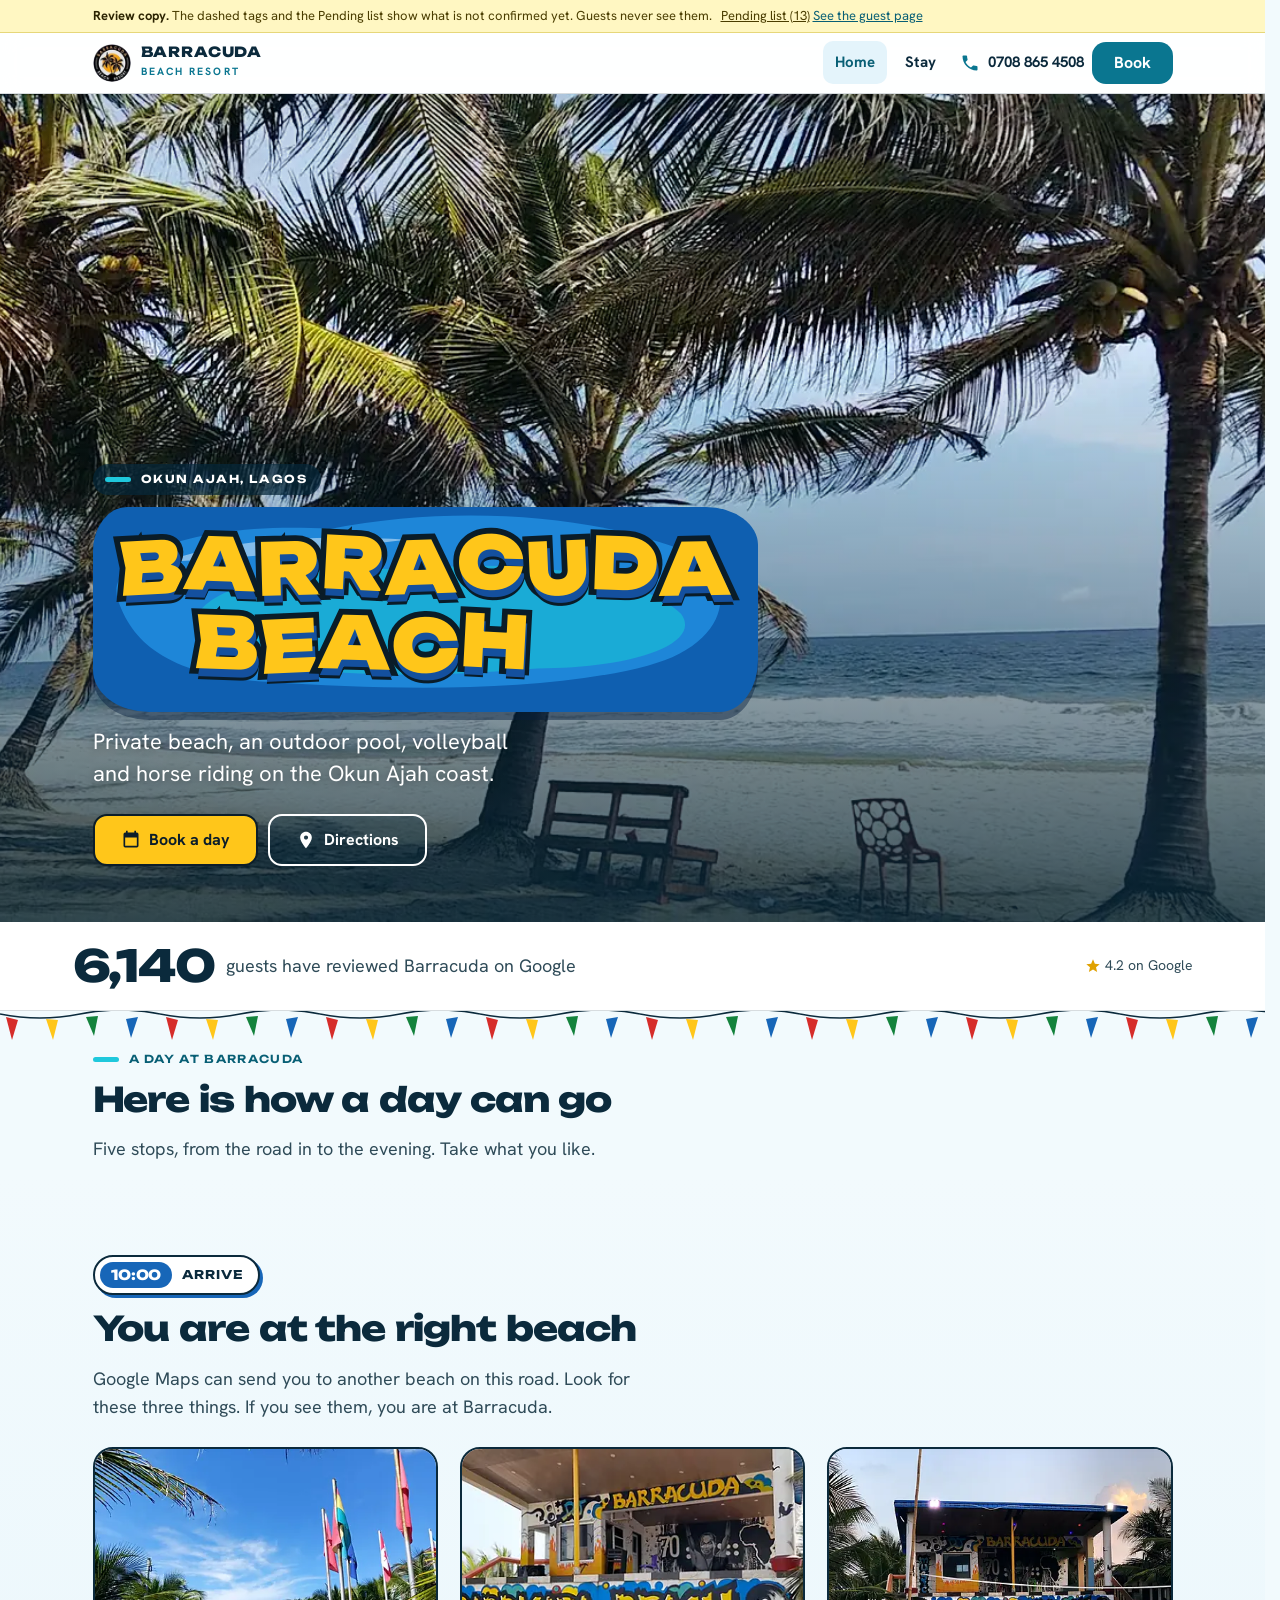
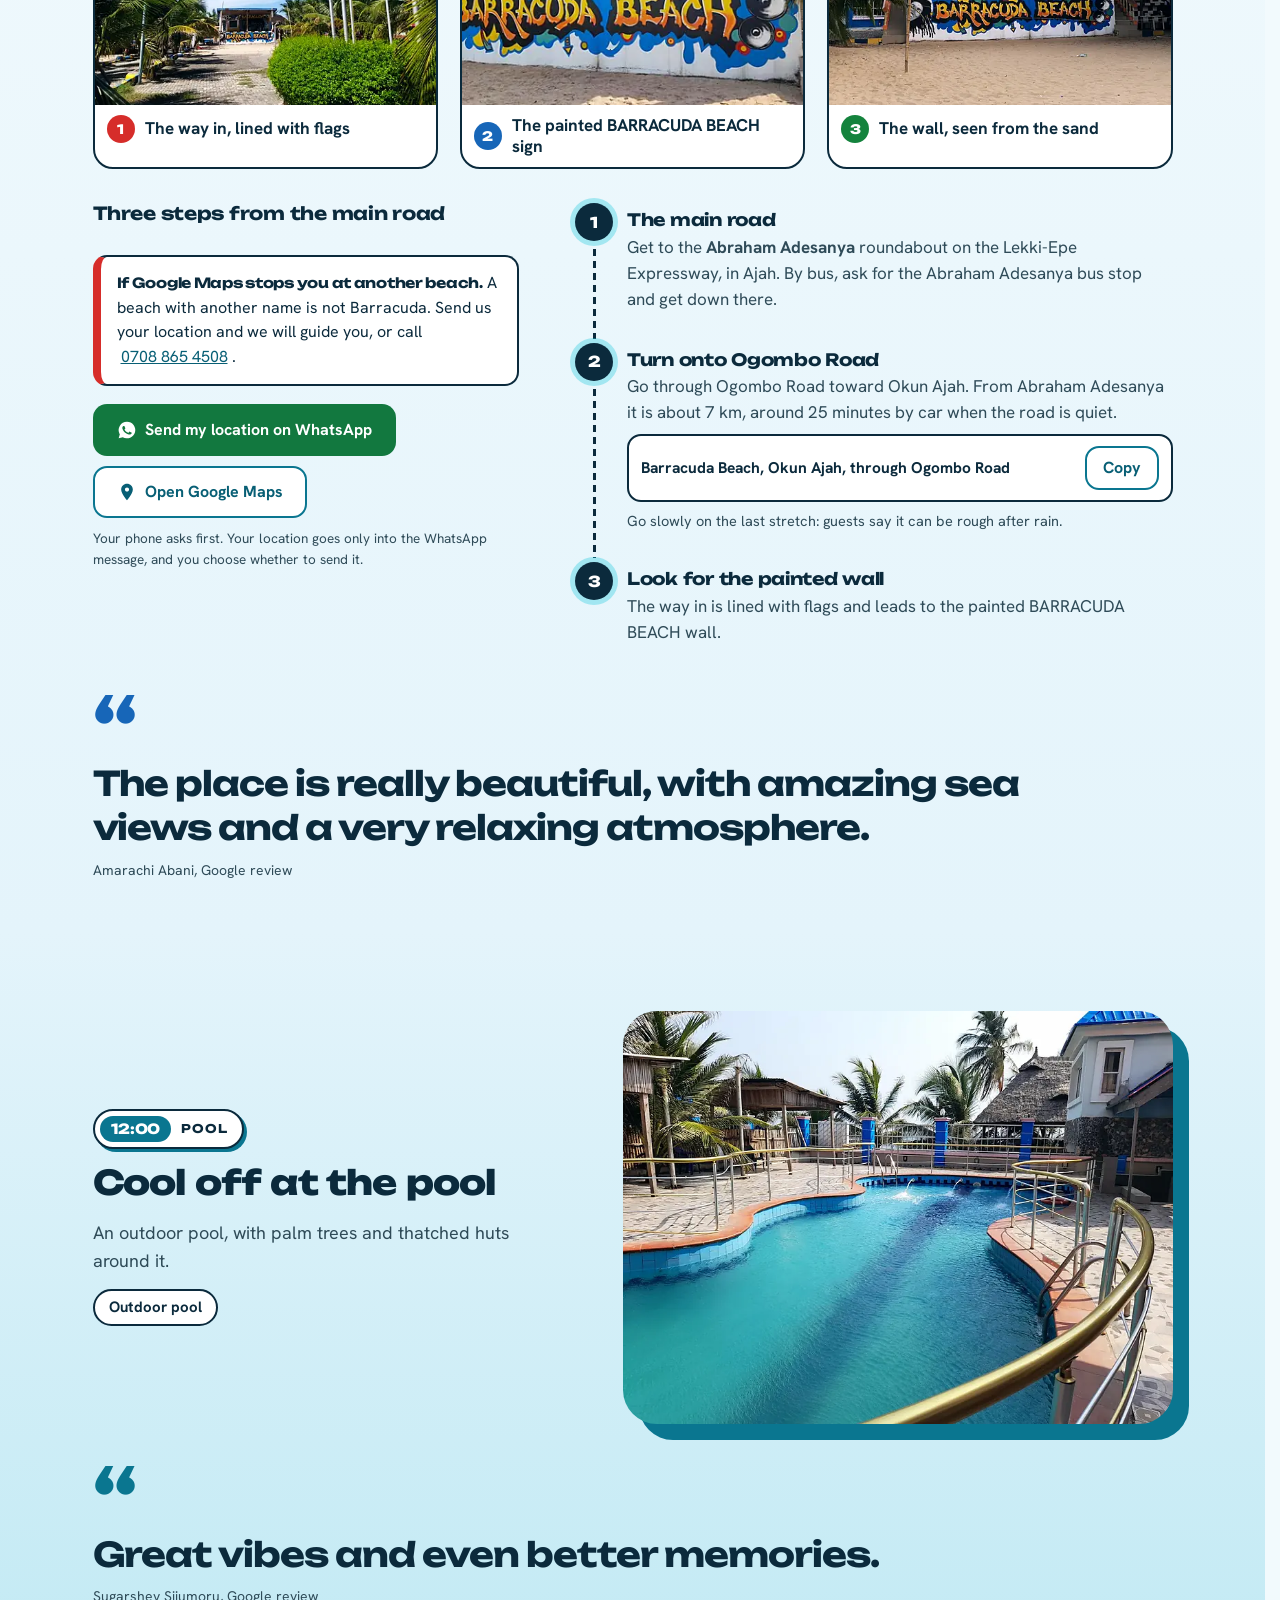
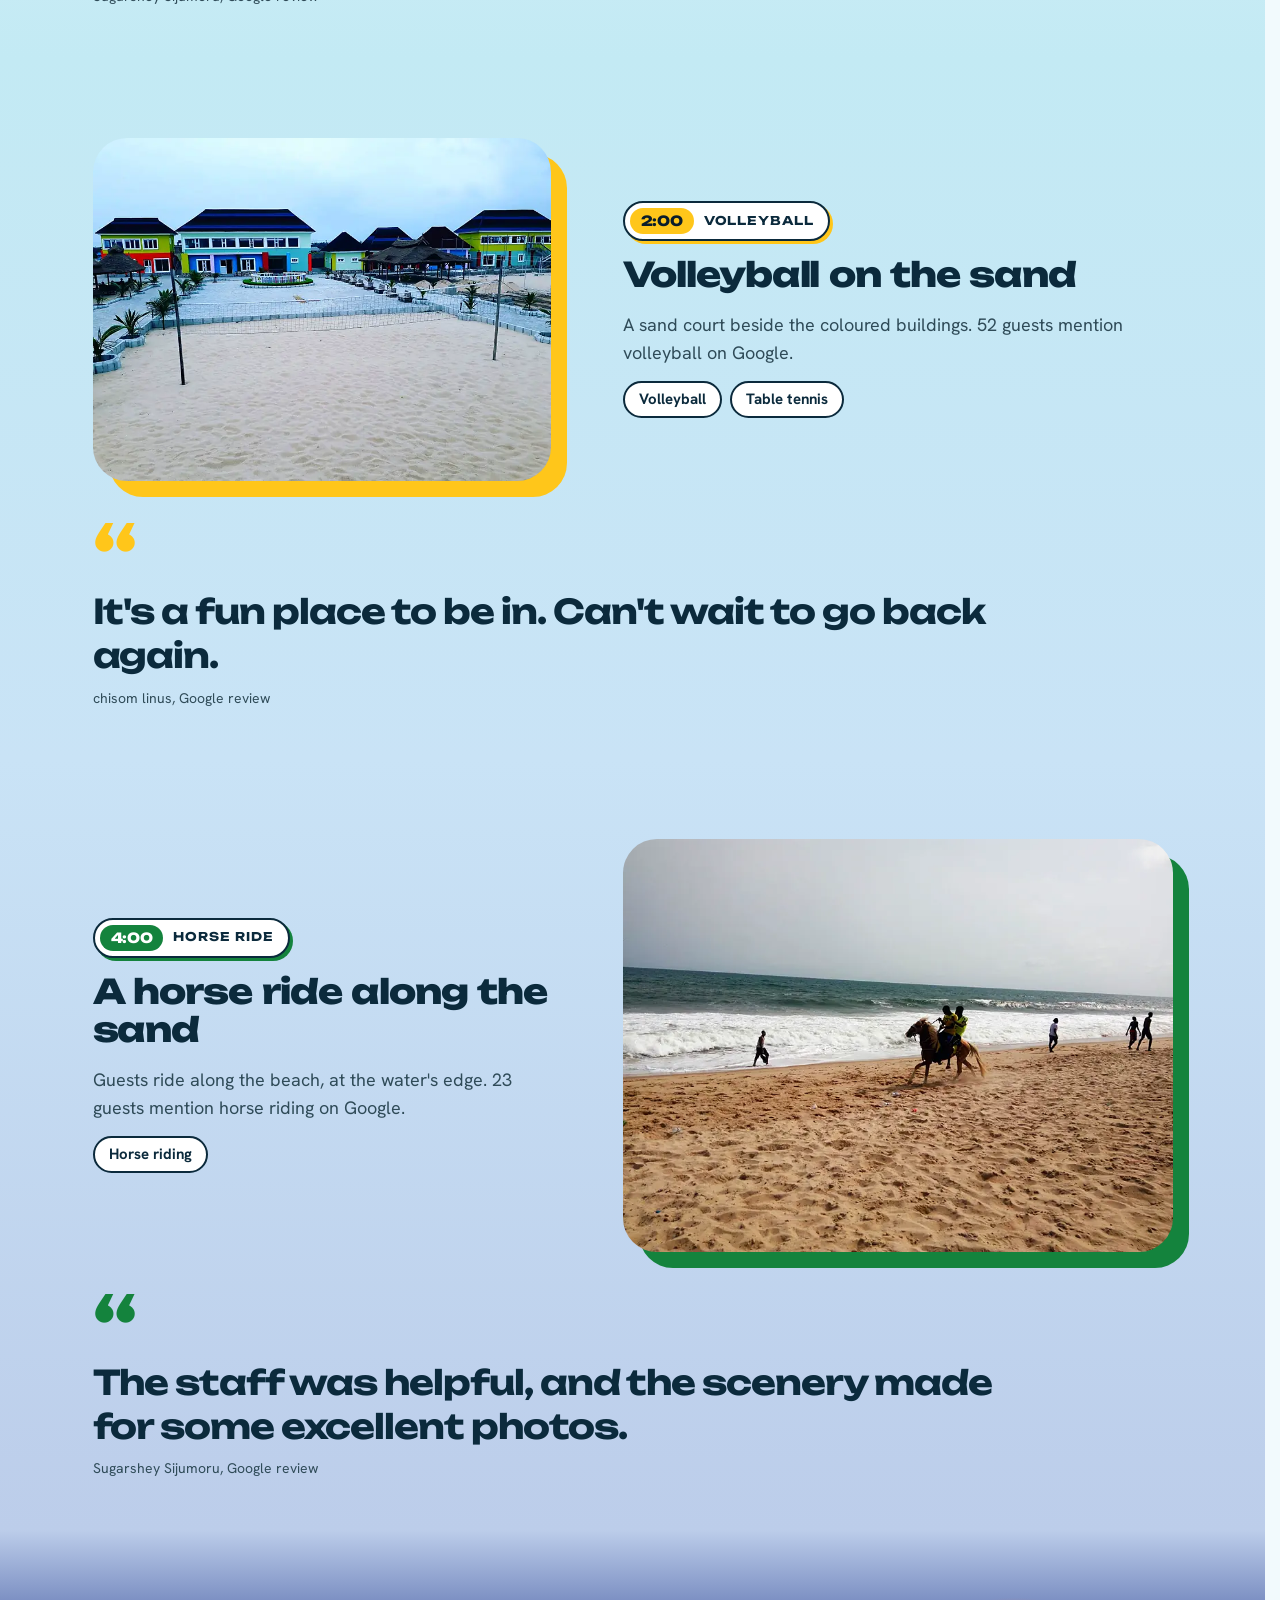
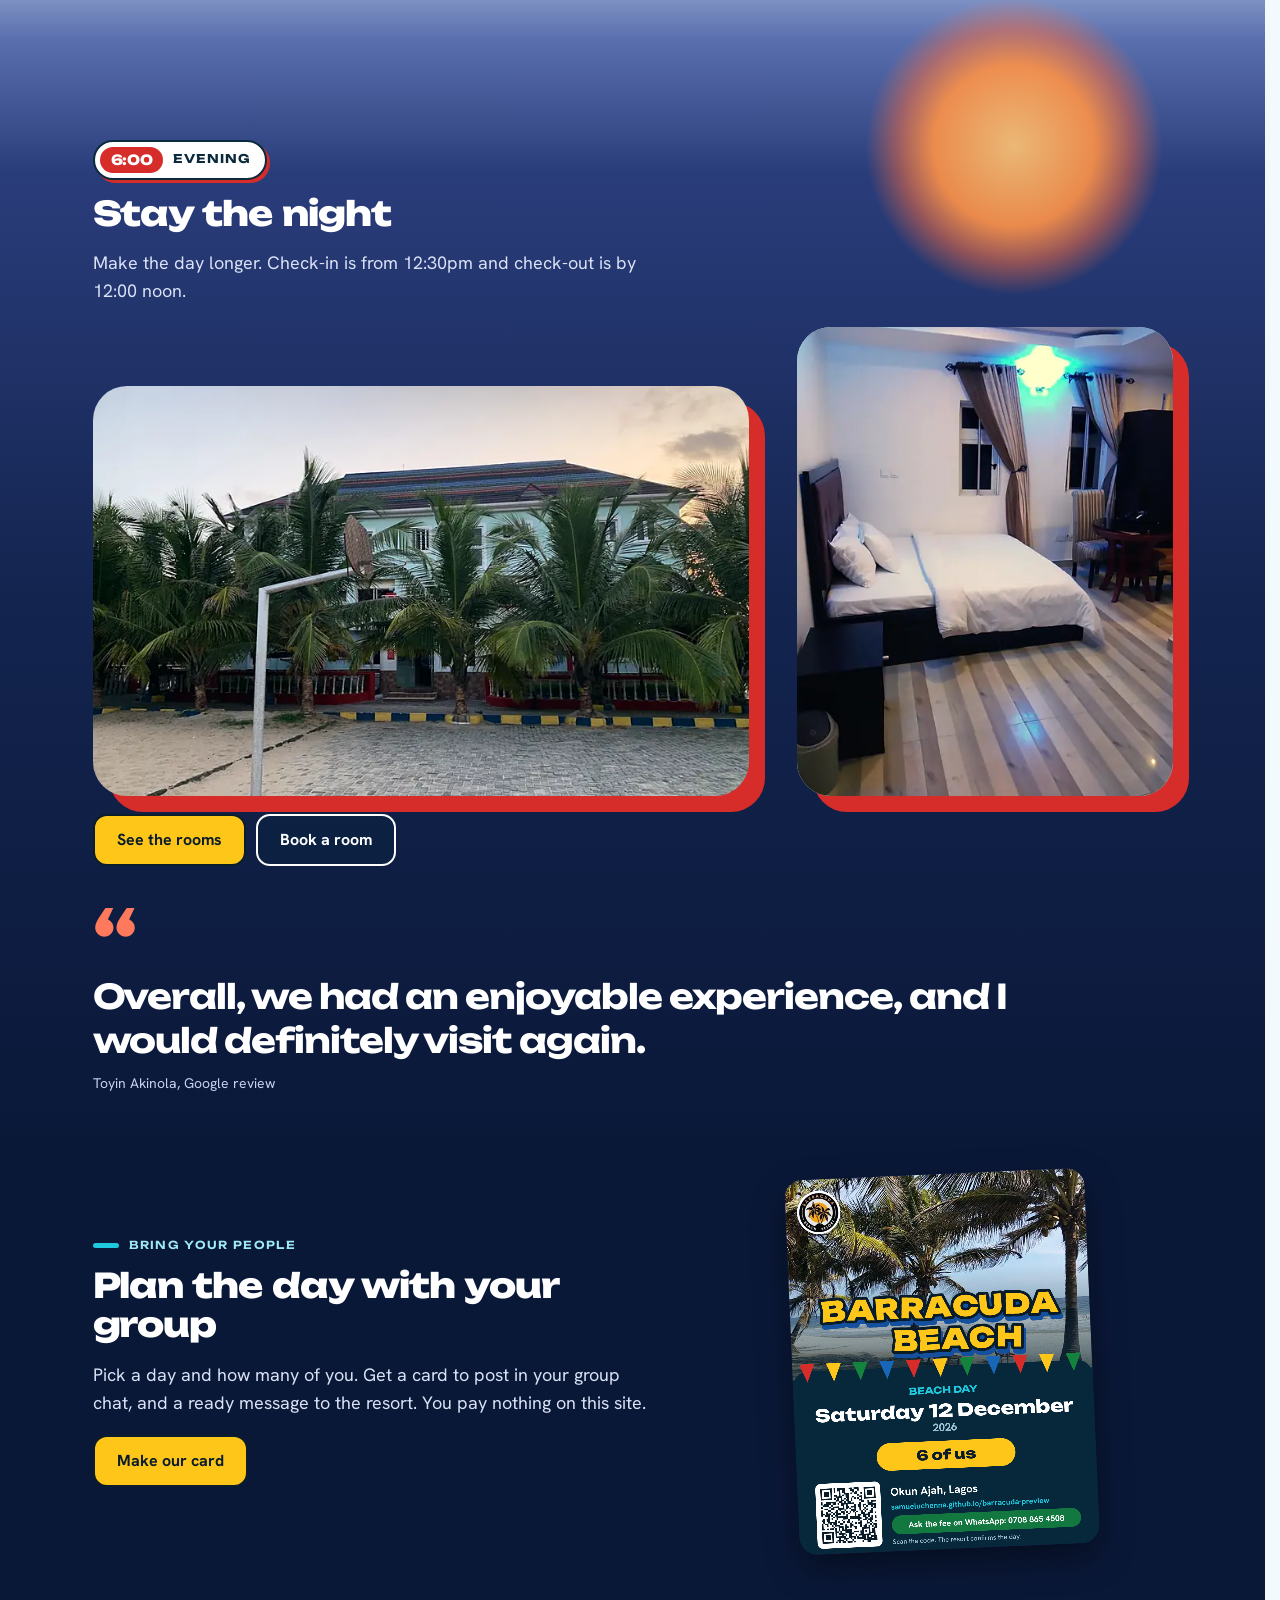
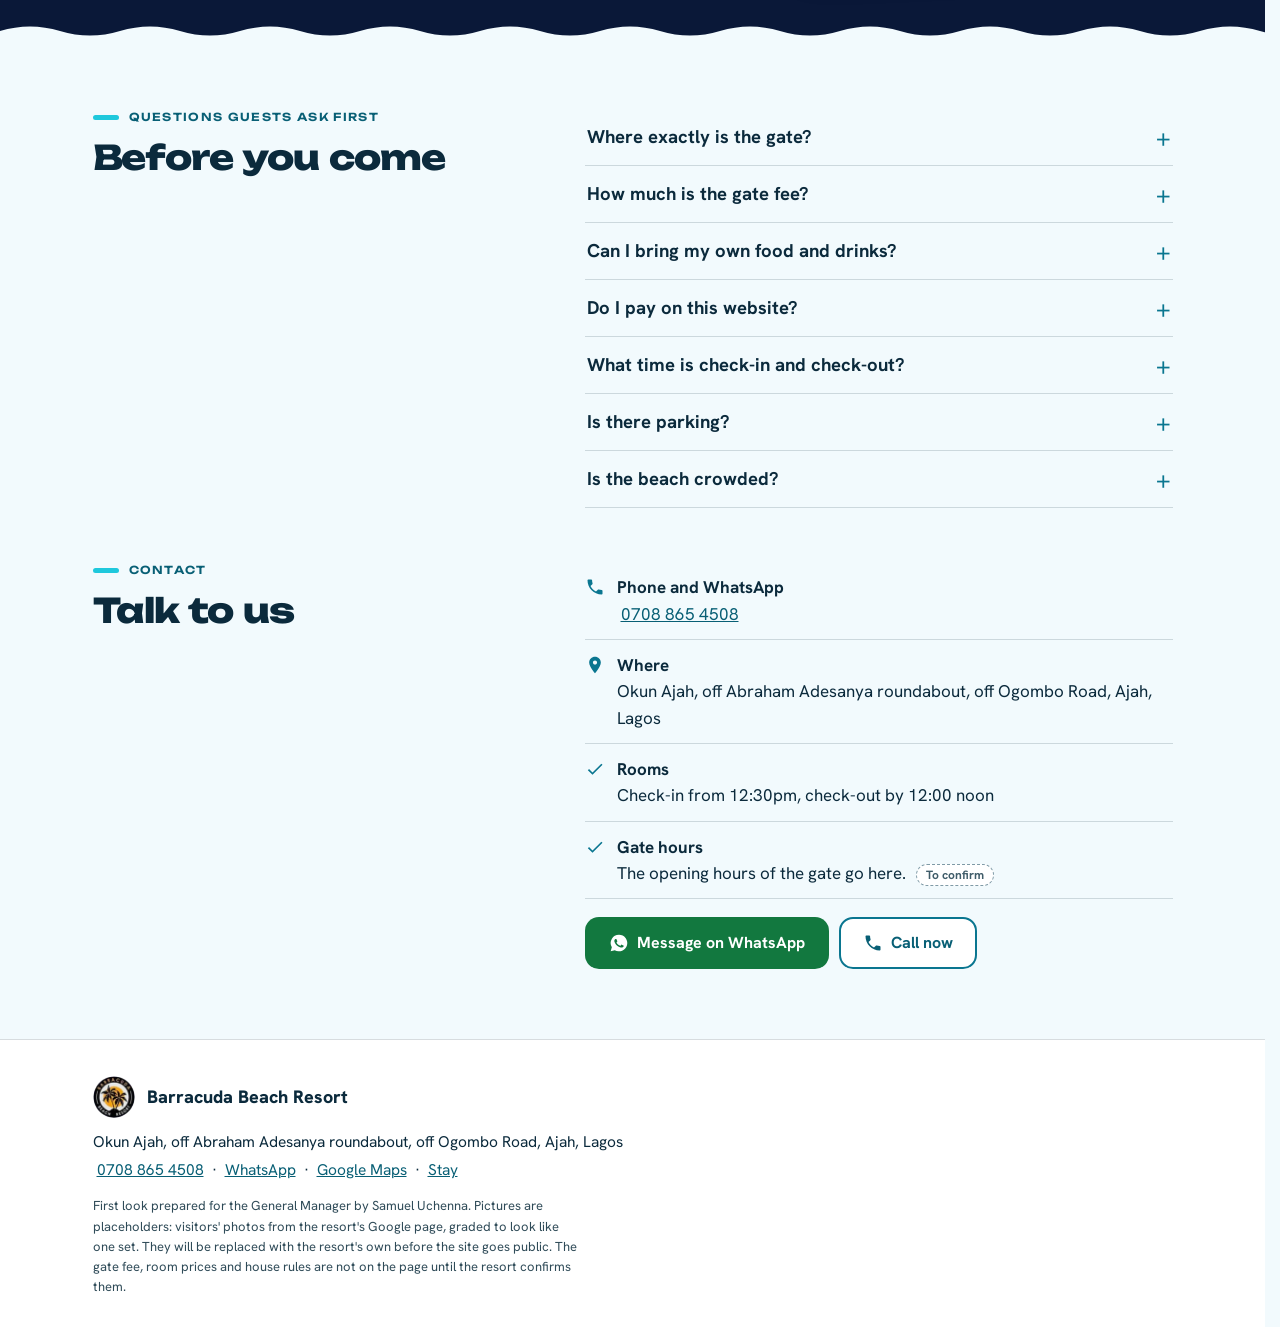
==== review-x7k2/index.html @ eda563ae "Barracuda preview v5.1: link-preview tags and picture, skip link, high-contrast fix, QR and address " ====
<!doctype html>
<html lang="en" class="review">
<head>
<meta charset="utf-8">
<meta name="viewport" content="width=device-width,initial-scale=1">
<base href="../">
<title>Barracuda Beach Resort | A day at the beach, Okun Ajah, Lagos</title>
<meta name="description" content="Barracuda Beach Resort in Okun Ajah, Lagos: know you are at the right beach, how to get there, and how to book a day or a room.">
<meta name="robots" content="noindex, nofollow">
<meta name="theme-color" content="#f2fafd">
<link rel="icon" type="image/png" href="favicon.png">
<link rel="preload" href="assets/fonts/unbounded.woff2" as="font" type="font/woff2" crossorigin>
<link rel="preload" href="assets/fonts/hanken-grotesk.woff2" as="font" type="font/woff2" crossorigin>
<link rel="preload" as="image" fetchpriority="high" imagesrcset="assets/img5/hero-640.webp 640w, assets/img5/hero-828.webp 828w, assets/img5/hero-1280.webp 1280w" imagesizes="100vw">
<link rel="stylesheet" href="assets/wall.css?v=1793430948">
<script>document.documentElement.classList.add('js');try{var s=sessionStorage;if(/[?&]intro=1/.test(location.search)||!s.bbseen&&!location.hash)document.documentElement.classList.add('intro');s.bbseen=1}catch(e){}</script>
<script src="assets/wall.js?v=1793430948" defer></script>
</head>
<body>
<button type="button" class="skip">Skip to main content</button>
<div id="intro"><button type="button" class="iskip">Skip</button><div class="ib" aria-hidden="true"><img class="il" src="assets/logo-barracuda-320.webp" width="200" height="200" alt=""></div></div>
<script>(function(){var d=document,h=d.documentElement,o=d.getElementById("intro");function end(){if(!h.classList.contains("intro"))return;h.classList.remove("intro");var f=o.contains(d.activeElement);o.remove();if(f){var t=d.querySelector("h1");if(t){t.tabIndex=-1;t.focus({preventScroll:true})}}window.dispatchEvent(new Event("introdone"))}if(!h.classList.contains("intro")){o.remove();return}if(getComputedStyle(o).animationName==="none"){end();return}o.addEventListener("animationend",function(e){if(e.target===o)end()});o.addEventListener("click",end);d.addEventListener("keydown",end);setTimeout(end,4500)})()</script>
<div class="draftbar"><div class="wrap"><b>Review copy.</b> The dashed tags and the Pending list show what is not confirmed yet. Guests never see them. <button type="button" data-open="pending">Pending list (13)</button> <a href="index.html">See the guest page</a></div></div>
<header class="top"><div class="wrap">
<a class="logo" href="review-x7k2/index.html" aria-label="Barracuda Beach Resort, home"><img src="assets/logo-barracuda-88.webp" width="38" height="38" alt=""><div><span>Barracuda</span><small>BEACH RESORT</small></div></a>
<nav class="links" aria-label="Main"><a href="review-x7k2/index.html" class="on" aria-current="page">Home</a><a href="review-x7k2/rooms.html">Stay</a></nav>
<div class="hr"><a class="hcall" href="tel:07088654508" aria-label="Call 0708 865 4508"><svg viewBox="0 0 24 24" aria-hidden="true"><path d="M6.62 10.79c1.44 2.83 3.76 5.14 6.59 6.59l2.2-2.2c.27-.27.67-.36 1.02-.24 1.12.37 2.33.57 3.57.57.55 0 1 .45 1 1V20c0 .55-.45 1-1 1-9.39 0-17-7.61-17-17 0-.55.45-1 1-1h3.5c.55 0 1 .45 1 1 0 1.25.2 2.45.57 3.57.11.35.03.74-.25 1.02l-2.2 2.2z"/></svg><b>0708 865 4508</b></a><button type="button" class="btn main hbook" data-open="book">Book</button></div>
</div></header>
<main id="main" tabindex="-1">
<nav class="rail" aria-hidden="true"><i data-s="arrive">10:00</i><i data-s="pool">12:00</i><i data-s="volley">2:00</i><i data-s="horse">4:00</i><i data-s="dusk">6:00</i></nav><section class="hero"><div class="ph"><img src="assets/img5/hero-828.webp" srcset="assets/img5/hero-640.webp 640w, assets/img5/hero-828.webp 828w, assets/img5/hero-1280.webp 1280w" sizes="100vw" width="1280" height="720" alt="Palm trees on the beach with waves rolling in and a wooden bench on the sand" fetchpriority="high"></div><div class="hero-in wrap"><p class="kick">Okun Ajah, Lagos</p><h1 class="wallh"><span class="sr">Barracuda Beach</span><span class="paint" aria-hidden="true"><svg class="cloud" viewBox="0 0 360 150" preserveAspectRatio="none" aria-hidden="true"><path d="M14 70C4 38 52 10 128 16C196 -2 268 6 316 30C352 50 346 100 300 116C244 136 160 134 96 128C42 124 22 100 14 70Z"/><path class="b" d="M60 96C40 70 92 40 170 46C240 36 298 52 318 78C330 100 292 118 240 118C170 126 96 126 60 96Z"/><path class="w" d="M40 40C70 24 120 20 170 24C130 30 80 38 40 40Z"/></svg><span class="ln"><span class="l" style="--i:0;--r:-3deg;--y:0.03em">B</span><span class="l" style="--i:1;--r:2deg;--y:-0.02em">A</span><span class="l" style="--i:2;--r:-1.5deg;--y:0.04em">R</span><span class="l" style="--i:3;--r:3deg;--y:-0.03em">R</span><span class="l" style="--i:4;--r:-2deg;--y:0.02em">A</span><span class="l" style="--i:5;--r:1.5deg;--y:-0.04em">C</span><span class="l" style="--i:6;--r:-2.5deg;--y:0.03em">U</span><span class="l" style="--i:7;--r:2deg;--y:-0.02em">D</span><span class="l" style="--i:8;--r:-1deg;--y:0.04em">A</span></span><span class="ln"><span class="l" style="--i:9;--r:2deg;--y:-0.02em">B</span><span class="l" style="--i:10;--r:-2.5deg;--y:0.03em">E</span><span class="l" style="--i:11;--r:1.5deg;--y:-0.03em">A</span><span class="l" style="--i:12;--r:-1.5deg;--y:0.02em">C</span><span class="l" style="--i:13;--r:3deg;--y:-0.04em">H</span></span></span></h1><p class="sub">Private beach, an outdoor pool, volleyball and horse riding on the Okun Ajah coast.</p><div class="acts"><button type="button" class="btn yel" data-open="book"><svg viewBox="0 0 24 24" aria-hidden="true"><path d="M19 3h-1V1h-2v2H8V1H6v2H5a2 2 0 0 0-2 2v14a2 2 0 0 0 2 2h14a2 2 0 0 0 2-2V5a2 2 0 0 0-2-2zm0 16H5V9h14v10z"/></svg> Book a day</button><button type="button" class="btn ghost" data-open="route"><svg viewBox="0 0 24 24" aria-hidden="true"><path d="M12 2C8.13 2 5 5.13 5 9c0 5.25 7 13 7 13s7-7.75 7-13c0-3.87-3.13-7-7-7zm0 9.5c-1.38 0-2.5-1.12-2.5-2.5s1.12-2.5 2.5-2.5 2.5 1.12 2.5 2.5-1.12 2.5-2.5 2.5z"/></svg> Directions</button></div></div></section><div class="proof"><div class="proofw"><b>6,140</b><span>guests have reviewed Barracuda on Google</span><em><svg viewBox="0 0 24 24" aria-hidden="true"><path d="M12 17.27 18.18 21l-1.64-7.03L22 9.24l-7.19-.61L12 2 9.19 8.63 2 9.24l5.46 4.73L5.82 21z"/></svg>4.2 on Google</em></div></div><div class="bunting" aria-hidden="true"></div><section class="day-head"><div class="wrap"><p class="eyebrow">A day at Barracuda</p><h2>Here is how a day can go</h2><p class="lead">Five stops, from the road in to the evening. Take what you like.</p></div></section><section class="stop s-arrive" data-stop="arrive"><div class="wrap"><div class="clock"><b>10:00</b><span>Arrive</span></div><h2>You are at the right beach</h2><p class="lead">Google Maps can send you to another beach on this road. Look for these three things. If you see them, you are at Barracuda.</p><div class="looks" role="list" tabindex="0" aria-label="Does it look like this? Swipe sideways"><figure class="look" role="listitem"><div><img src="assets/img5/flags-800.webp" srcset="assets/img5/flags-480.webp 480w, assets/img5/flags-800.webp 800w, assets/img5/flags-1080.webp 1080w" sizes="(min-width:900px) 360px, 74vw" width="1080" height="809" alt="A path lined with flags and palm trees leading to the painted beach bar" loading="lazy" decoding="async"></div><figcaption><i>1</i>The way in, lined with flags</figcaption></figure><figure class="look" role="listitem"><div><img src="assets/img5/sign-800.webp" srcset="assets/img5/sign-480.webp 480w, assets/img5/sign-800.webp 800w, assets/img5/sign-1200.webp 1200w" sizes="(min-width:900px) 360px, 74vw" width="1200" height="675" alt="The painted BARRACUDA BEACH sign on the beach bar" loading="lazy" decoding="async" style="object-position:30% 50%"></div><figcaption><i>2</i>The painted BARRACUDA BEACH sign</figcaption></figure><figure class="look" role="listitem"><div><img src="assets/img5/wall-800.webp" srcset="assets/img5/wall-480.webp 480w, assets/img5/wall-800.webp 800w, assets/img5/wall-1200.webp 1200w" sizes="(min-width:900px) 360px, 74vw" width="1200" height="900" alt="The painted wall of the beach bar, seen from the sand" loading="lazy" decoding="async" style="object-position:50% 40%"></div><figcaption><i>3</i>The wall, seen from the sand</figcaption></figure></div><div class="arrive-grid"><div class="ah"><h3>Three steps from the main road</h3></div><ol class="route"><li><span class="dot">1</span><div><h3>The main road</h3><p>Get to the <b>Abraham Adesanya</b> roundabout on the Lekki-Epe Expressway, in Ajah. By bus, ask for the Abraham Adesanya bus stop and get down there.</p></div></li><li><span class="dot">2</span><div><h3>Turn onto Ogombo Road</h3><p>Go through Ogombo Road toward Okun Ajah. From Abraham Adesanya it is about 7 km, around 25 minutes by car when the road is quiet.</p><div class="say"><q class="sayText">Barracuda Beach, Okun Ajah, through Ogombo Road</q><button class="btn line copySay" type="button">Copy</button></div><p class="tip">Go slowly on the last stretch: guests say it can be rough after rain.</p></div></li><li><span class="dot">3</span><div><h3>Look for the painted wall</h3><p>The way in is lined with flags and leads to the painted BARRACUDA BEACH wall.</p></div></li></ol><div class="am"><div class="mapnote"><b>If Google Maps stops you at another beach.</b> A beach with another name is not Barracuda. Send us your location and we will guide you, or call <a href="tel:07088654508">0708 865 4508</a>.</div><div class="acts"><button type="button" class="btn wa" data-loc><svg viewBox="0 0 24 24" aria-hidden="true"><path d="M12 2a10 10 0 0 0-8.6 15.1L2 22l5-1.3A10 10 0 1 0 12 2zm5.2 14.2c-.2.6-1.2 1.2-1.7 1.2-.5.1-1 .2-3.3-.7-2.8-1.2-4.6-4-4.7-4.2-.1-.2-1.1-1.5-1.1-2.8 0-1.3.7-2 .9-2.2.2-.3.5-.3.7-.3h.5c.2 0 .4 0 .6.5l.8 2c.1.2.1.4 0 .5l-.3.5-.4.4c-.1.1-.3.3-.1.6.2.3.8 1.3 1.7 2.1 1.2 1 2.1 1.3 2.4 1.5.3.1.5.1.6-.1l.9-1.1c.2-.3.4-.2.6-.1l1.9.9c.3.1.5.2.5.3.1.2.1.6-.1 1.2z"/></svg> Send my location on WhatsApp</button><a class="btn line" href="https://www.google.com/maps/search/?api=1&query=Barracuda+Beach+Resort+Okun+Ajah+Lagos"><svg viewBox="0 0 24 24" aria-hidden="true"><path d="M12 2C8.13 2 5 5.13 5 9c0 5.25 7 13 7 13s7-7.75 7-13c0-3.87-3.13-7-7-7zm0 9.5c-1.38 0-2.5-1.12-2.5-2.5s1.12-2.5 2.5-2.5 2.5 1.12 2.5 2.5-1.12 2.5-2.5 2.5z"/></svg> Open Google Maps</a></div><p class="locnote">Your phone asks first. Your location goes only into the WhatsApp message, and you choose whether to send it.</p></div></div><blockquote class="pull"><p>The place is really beautiful, with amazing sea views and a very relaxing atmosphere.</p><footer>Amarachi Abani, Google review</footer></blockquote></div></section><section class="stop s-pool" data-stop="pool"><div class="wrap"><div class="stop-grid"><div><div class="clock"><b>12:00</b><span>Pool</span></div><h2>Cool off at the pool</h2><p class="lead">An outdoor pool, with palm trees and thatched huts around it.</p><ul class="tags"><li>Outdoor pool</li></ul></div><figure class="pic"><img src="assets/img5/pool-800.webp" srcset="assets/img5/pool-480.webp 480w, assets/img5/pool-800.webp 800w, assets/img5/pool-1200.webp 1200w" sizes="(min-width:900px) 560px, 92vw" width="1200" height="900" alt="The outdoor pool with a gold rail, palm trees and thatched huts" loading="lazy" decoding="async"></figure></div><blockquote class="pull"><p>Great vibes and even better memories.</p><footer>Sugarshey Sijumoru, Google review</footer></blockquote></div></section><section class="stop s-volley" data-stop="volley"><div class="wrap"><div class="stop-grid rev"><div><div class="clock"><b>2:00</b><span>Volleyball</span></div><h2>Volleyball on the sand</h2><p class="lead">A sand court beside the coloured buildings. 52 guests mention volleyball on Google.</p><ul class="tags"><li>Volleyball</li><li>Table tennis</li></ul></div><figure class="pic"><img src="assets/img5/courts-800.webp" srcset="assets/img5/courts-480.webp 480w, assets/img5/courts-800.webp 800w, assets/img5/courts-1032.webp 1032w" sizes="(min-width:900px) 560px, 92vw" width="1032" height="774" alt="A sand volleyball court with the coloured buildings behind" loading="lazy" decoding="async"></figure></div><blockquote class="pull"><p>It's a fun place to be in. Can't wait to go back again.</p><footer>chisom linus, Google review</footer></blockquote></div></section><section class="stop s-horse" data-stop="horse"><div class="wrap"><div class="stop-grid"><div><div class="clock"><b>4:00</b><span>Horse ride</span></div><h2>A horse ride along the sand</h2><p class="lead">Guests ride along the beach, at the water's edge. 23 guests mention horse riding on Google.</p><ul class="tags"><li>Horse riding</li></ul></div><figure class="pic"><img src="assets/img5/horse-800.webp" srcset="assets/img5/horse-480.webp 480w, assets/img5/horse-800.webp 800w, assets/img5/horse-1200.webp 1200w" sizes="(min-width:900px) 560px, 92vw" width="1200" height="900" alt="Two people riding a horse along the beach at the water edge" loading="lazy" decoding="async"></figure></div><blockquote class="pull"><p>The staff was helpful, and the scenery made for some excellent photos.</p><footer>Sugarshey Sijumoru, Google review</footer></blockquote></div></section><section class="stop s-dusk" data-stop="dusk"><div class="sun" aria-hidden="true"></div><div class="wrap"><div class="clock"><b>6:00</b><span>Evening</span></div><h2>Stay the night</h2><p class="lead">Make the day longer. Check-in is from 12:30pm and check-out is by 12:00 noon.</p><div class="duo"><figure class="pic wide"><img src="assets/img5/dusk-800.webp" srcset="assets/img5/dusk-480.webp 480w, assets/img5/dusk-800.webp 800w, assets/img5/dusk-1200.webp 1200w" sizes="(min-width:900px) 560px, 92vw" width="1200" height="900" alt="The resort building in the evening light, behind palm trees" loading="lazy" decoding="async"></figure><figure class="pic"><img src="assets/img5/room-800.webp" srcset="assets/img5/room-480.webp 480w, assets/img5/room-800.webp 800w, assets/img5/room-1200.webp 1200w" sizes="(min-width:900px) 360px, 92vw" width="1200" height="1600" alt="A bedroom with a made bed, pillows, curtains and a window" loading="lazy" decoding="async" style="object-position:50% 70%" class="roomcrop"></figure></div><div class="acts"><a class="btn yel" href="review-x7k2/rooms.html">See the rooms</a><button type="button" class="btn ghost" data-open="book" data-lane="room">Book a room</button></div><blockquote class="pull"><p>Overall, we had an enjoyable experience, and I would definitely visit again.</p><footer>Toyin Akinola, Google review</footer></blockquote></div></section><section class="s-night"><div class="wrap share-grid"><div><p class="eyebrow">Bring your people</p><h2>Plan the day with your group</h2><p class="lead">Pick a day and how many of you. Get a card to post in your group chat, and a ready message to the resort. You pay nothing on this site.</p><div class="acts"><button type="button" class="btn yel" data-open="share">Make our card</button></div></div><canvas class="cardprev" width="1080" height="1350" role="img" aria-label="An example beach day card with the painted Barracuda Beach name, a date and the group size"></canvas></div></section><section class="qsec"><div class="wrap qgrid"><div><p class="eyebrow">Questions guests ask first</p><h2>Before you come</h2></div><div class="faq"><details><summary>Where exactly is the gate?</summary><p>Follow the three steps in the day above: the Abraham Adesanya roundabout, Ogombo Road, then the painted wall. If Google Maps stops you at a beach with another name, you are not at Barracuda. Send us your location and we will guide you.</p></details><details><summary>How much is the gate fee?</summary><p>Message us on WhatsApp and we reply with the fee for your day. <span class="chip">To confirm</span></p></details><details><summary>Can I bring my own food and drinks?</summary><p>Ask us when you message, and we tell you the rule. <span class="chip">To confirm</span></p></details><details><summary>Do I pay on this website?</summary><p>No. You send a request, we reply on WhatsApp and confirm the day. How you pay is agreed with the resort.</p></details><details><summary>What time is check-in and check-out?</summary><p>Check-in is from 12:30pm and check-out is by 12:00 noon.</p></details><details><summary>Is there parking?</summary><p>Free parking is listed on the resort's Google page.</p></details><details><summary>Is the beach crowded?</summary><p>45 guests on Google say it is not crowded. Busy days can differ, so ask when you send your request.</p></details></div></div><div class="wrap qgrid" style="padding-top:54px"><div><p class="eyebrow">Contact</p><h2>Talk to us</h2></div><div class="contact"><div class="row"><svg viewBox="0 0 24 24" aria-hidden="true"><path d="M6.62 10.79c1.44 2.83 3.76 5.14 6.59 6.59l2.2-2.2c.27-.27.67-.36 1.02-.24 1.12.37 2.33.57 3.57.57.55 0 1 .45 1 1V20c0 .55-.45 1-1 1-9.39 0-17-7.61-17-17 0-.55.45-1 1-1h3.5c.55 0 1 .45 1 1 0 1.25.2 2.45.57 3.57.11.35.03.74-.25 1.02l-2.2 2.2z"/></svg><div><b>Phone and WhatsApp</b><br><a href="tel:07088654508">0708 865 4508</a></div></div><div class="row"><svg viewBox="0 0 24 24" aria-hidden="true"><path d="M12 2C8.13 2 5 5.13 5 9c0 5.25 7 13 7 13s7-7.75 7-13c0-3.87-3.13-7-7-7zm0 9.5c-1.38 0-2.5-1.12-2.5-2.5s1.12-2.5 2.5-2.5 2.5 1.12 2.5 2.5-1.12 2.5-2.5 2.5z"/></svg><div><b>Where</b><br>Okun Ajah, off Abraham Adesanya roundabout, off Ogombo Road, Ajah, Lagos</div></div><div class="row"><svg viewBox="0 0 24 24" aria-hidden="true"><path d="M9 16.17 4.83 12l-1.42 1.41L9 19 21 7l-1.41-1.41z"/></svg><div><b>Rooms</b><br>Check-in from 12:30pm, check-out by 12:00 noon</div></div><div class="row rv-only"><svg viewBox="0 0 24 24" aria-hidden="true"><path d="M9 16.17 4.83 12l-1.42 1.41L9 19 21 7l-1.41-1.41z"/></svg><div><b>Gate hours</b><br>The opening hours of the gate go here. <span class="chip">To confirm</span></div></div><div class="acts"><a class="btn wa" href="https://wa.me/2347088654508?text=Hello%20Barracuda%20Beach%20Resort.%20I%20have%20a%20question."><svg viewBox="0 0 24 24" aria-hidden="true"><path d="M12 2a10 10 0 0 0-8.6 15.1L2 22l5-1.3A10 10 0 1 0 12 2zm5.2 14.2c-.2.6-1.2 1.2-1.7 1.2-.5.1-1 .2-3.3-.7-2.8-1.2-4.6-4-4.7-4.2-.1-.2-1.1-1.5-1.1-2.8 0-1.3.7-2 .9-2.2.2-.3.5-.3.7-.3h.5c.2 0 .4 0 .6.5l.8 2c.1.2.1.4 0 .5l-.3.5-.4.4c-.1.1-.3.3-.1.6.2.3.8 1.3 1.7 2.1 1.2 1 2.1 1.3 2.4 1.5.3.1.5.1.6-.1l.9-1.1c.2-.3.4-.2.6-.1l1.9.9c.3.1.5.2.5.3.1.2.1.6-.1 1.2z"/></svg> Message on WhatsApp</a><a class="btn line" href="tel:07088654508"><svg viewBox="0 0 24 24" aria-hidden="true"><path d="M6.62 10.79c1.44 2.83 3.76 5.14 6.59 6.59l2.2-2.2c.27-.27.67-.36 1.02-.24 1.12.37 2.33.57 3.57.57.55 0 1 .45 1 1V20c0 .55-.45 1-1 1-9.39 0-17-7.61-17-17 0-.55.45-1 1-1h3.5c.55 0 1 .45 1 1 0 1.25.2 2.45.57 3.57.11.35.03.74-.25 1.02l-2.2 2.2z"/></svg> Call now</a></div></div></div></section>
</main>
<footer><div class="wrap">
<div class="plate"><img src="assets/logo-barracuda-88.webp" width="42" height="42" alt="">Barracuda Beach Resort</div>
<p style="margin:12px 0 4px">Okun Ajah, off Abraham Adesanya roundabout, off Ogombo Road, Ajah, Lagos</p>
<p><a href="tel:07088654508">0708 865 4508</a> &middot; <a href="https://wa.me/2347088654508">WhatsApp</a> &middot; <a href="https://www.google.com/maps/search/?api=1&query=Barracuda+Beach+Resort+Okun+Ajah+Lagos">Google Maps</a> &middot; <a href="review-x7k2/rooms.html">Stay</a></p>
<div class="legal rv-only">First look prepared for the General Manager by Samuel Uchenna. Pictures are placeholders: visitors' photos from the resort's Google page, graded to look like one set. They will be replaced with the resort's own before the site goes public. The gate fee, room prices and house rules are not on the page until the resort confirms them.</div></div></footer>
<nav class="bar" aria-label="Quick actions"><button type="button" class="btn main" data-open="book"><svg viewBox="0 0 24 24" aria-hidden="true"><path d="M19 3h-1V1h-2v2H8V1H6v2H5a2 2 0 0 0-2 2v14a2 2 0 0 0 2 2h14a2 2 0 0 0 2-2V5a2 2 0 0 0-2-2zm0 16H5V9h14v10z"/></svg> Book a day</button><a class="btn ico" href="https://wa.me/2347088654508" aria-label="WhatsApp"><svg viewBox="0 0 24 24" aria-hidden="true"><path d="M12 2a10 10 0 0 0-8.6 15.1L2 22l5-1.3A10 10 0 1 0 12 2zm5.2 14.2c-.2.6-1.2 1.2-1.7 1.2-.5.1-1 .2-3.3-.7-2.8-1.2-4.6-4-4.7-4.2-.1-.2-1.1-1.5-1.1-2.8 0-1.3.7-2 .9-2.2.2-.3.5-.3.7-.3h.5c.2 0 .4 0 .6.5l.8 2c.1.2.1.4 0 .5l-.3.5-.4.4c-.1.1-.3.3-.1.6.2.3.8 1.3 1.7 2.1 1.2 1 2.1 1.3 2.4 1.5.3.1.5.1.6-.1l.9-1.1c.2-.3.4-.2.6-.1l1.9.9c.3.1.5.2.5.3.1.2.1.6-.1 1.2z"/></svg></a></nav>
<dialog class="sheet" data-sheet="book" aria-labelledby="bk-h"><div class="sin"><div class="shead"><h2 id="bk-h">Book your visit</h2><button type="button" class="x" data-close aria-label="Close"><svg viewBox="0 0 24 24" aria-hidden="true"><path d="M19 6.41 17.59 5 12 10.59 6.41 5 5 6.41 10.59 12 5 17.59 6.41 19 12 13.41 17.59 19 19 17.59 13.41 12z"/></svg></button></div><div class="tabs" role="group" aria-label="What do you want to book?"><button type="button" data-lane="day" aria-selected="true">Day visit</button><button type="button" data-lane="room" aria-selected="false">Room</button><button type="button" data-lane="event" aria-selected="false">Event</button></div><div class="lanes"><div class="lane on" data-lane="day"><p class="soft">Pick the day and how many of you. We reply on WhatsApp to tell you if the day is open and what it costs.</p><ul class="facts rv-only"><li><b>Gate fee, adult and child</b><span><span class="chip">To confirm</span></span></li><li><b>What it covers</b><span><span class="chip">To confirm</span></span></li></ul></div><div class="lane" data-lane="room"><p class="soft">Pick the night you arrive and how many nights. We reply with the rooms that are free and what they cost. Check-in is from 12:30pm, check-out by 12:00 noon.</p><ul class="facts rv-only"><li><b>Room types and price per night</b><span><span class="chip">To confirm</span></span></li></ul></div><div class="lane" data-lane="event"><p class="soft">Tell us the date, how many of you, and what you have in mind. We reply on WhatsApp.</p><ul class="facts rv-only"><li><b>Event options and prices</b><span><span class="chip">To confirm</span></span></li></ul></div></div><form class="book" novalidate>
<input type="hidden" name="kind" value="day">
<div class="fgrid">
<div class="field full"><label for="b-date">Day you want to come</label><input id="b-date" name="date" type="date"></div>
<div class="field"><label for="b-ad">Adults</label><input id="b-ad" name="adults" type="number" min="1" max="200" value="2" inputmode="numeric"></div>
<div class="field"><label for="b-ch">Children</label><input id="b-ch" name="children" type="number" min="0" max="200" value="0" inputmode="numeric"></div>
<div class="field full nights"><label for="b-nt">How many nights?</label><input id="b-nt" name="nights" type="number" min="1" max="30" value="1" inputmode="numeric"></div>
<div class="field full evnote"><label for="b-note">What you have in mind</label><input id="b-note" name="note" type="text" placeholder="For example: a birthday for 20 people"></div>
<div class="field full"><label for="b-nm">Your name</label><input id="b-nm" name="name" type="text" autocomplete="name" placeholder="For example: Ada"></div>
</div>
<p class="ferr" role="alert"></p>
<button class="btn wa full" type="submit"><svg viewBox="0 0 24 24" aria-hidden="true"><path d="M12 2a10 10 0 0 0-8.6 15.1L2 22l5-1.3A10 10 0 1 0 12 2zm5.2 14.2c-.2.6-1.2 1.2-1.7 1.2-.5.1-1 .2-3.3-.7-2.8-1.2-4.6-4-4.7-4.2-.1-.2-1.1-1.5-1.1-2.8 0-1.3.7-2 .9-2.2.2-.3.5-.3.7-.3h.5c.2 0 .4 0 .6.5l.8 2c.1.2.1.4 0 .5l-.3.5-.4.4c-.1.1-.3.3-.1.6.2.3.8 1.3 1.7 2.1 1.2 1 2.1 1.3 2.4 1.5.3.1.5.1.6-.1l.9-1.1c.2-.3.4-.2.6-.1l1.9.9c.3.1.5.2.5.3.1.2.1.6-.1 1.2z"/></svg> Send on WhatsApp</button>
<p class="fnote">This opens WhatsApp with your message ready to send. You do not pay on this website.<span class="rv-only"> Number used for bookings: 0708 865 4508 <span class="chip">To confirm</span></span></p>
</form></div></dialog><dialog class="sheet" data-sheet="route" aria-labelledby="rt-h"><div class="sin"><div class="shead"><h2 id="rt-h">How to get here</h2><button type="button" class="x" data-close aria-label="Close"><svg viewBox="0 0 24 24" aria-hidden="true"><path d="M19 6.41 17.59 5 12 10.59 6.41 5 5 6.41 10.59 12 5 17.59 6.41 19 12 13.41 17.59 19 19 17.59 13.41 12z"/></svg></button></div><ol class="route"><li><span class="dot">1</span><div><h3>The main road</h3><p>Get to the <b>Abraham Adesanya</b> roundabout on the Lekki-Epe Expressway, in Ajah. By bus, ask for the Abraham Adesanya bus stop and get down there.</p></div></li><li><span class="dot">2</span><div><h3>Turn onto Ogombo Road</h3><p>Go through Ogombo Road toward Okun Ajah. From Abraham Adesanya it is about 7 km, around 25 minutes by car when the road is quiet.</p><div class="say"><q class="sayText">Barracuda Beach, Okun Ajah, through Ogombo Road</q><button class="btn line copySay" type="button">Copy</button></div><p class="tip">Go slowly on the last stretch: guests say it can be rough after rain.</p></div></li><li><span class="dot">3</span><div><h3>Look for the painted wall</h3><p>The way in is lined with flags and leads to the painted BARRACUDA BEACH wall.</p></div></li></ol><div class="mapnote"><b>If Google Maps stops you at another beach.</b> A beach with another name is not Barracuda. Send us your location and we will guide you, or call <a href="tel:07088654508">0708 865 4508</a>.</div><div class="acts"><button type="button" class="btn wa" data-loc><svg viewBox="0 0 24 24" aria-hidden="true"><path d="M12 2a10 10 0 0 0-8.6 15.1L2 22l5-1.3A10 10 0 1 0 12 2zm5.2 14.2c-.2.6-1.2 1.2-1.7 1.2-.5.1-1 .2-3.3-.7-2.8-1.2-4.6-4-4.7-4.2-.1-.2-1.1-1.5-1.1-2.8 0-1.3.7-2 .9-2.2.2-.3.5-.3.7-.3h.5c.2 0 .4 0 .6.5l.8 2c.1.2.1.4 0 .5l-.3.5-.4.4c-.1.1-.3.3-.1.6.2.3.8 1.3 1.7 2.1 1.2 1 2.1 1.3 2.4 1.5.3.1.5.1.6-.1l.9-1.1c.2-.3.4-.2.6-.1l1.9.9c.3.1.5.2.5.3.1.2.1.6-.1 1.2z"/></svg> Send my location on WhatsApp</button><a class="btn line" href="https://www.google.com/maps/search/?api=1&query=Barracuda+Beach+Resort+Okun+Ajah+Lagos"><svg viewBox="0 0 24 24" aria-hidden="true"><path d="M12 2C8.13 2 5 5.13 5 9c0 5.25 7 13 7 13s7-7.75 7-13c0-3.87-3.13-7-7-7zm0 9.5c-1.38 0-2.5-1.12-2.5-2.5s1.12-2.5 2.5-2.5 2.5 1.12 2.5 2.5-1.12 2.5-2.5 2.5z"/></svg> Open Google Maps</a></div><p class="locnote">Your phone asks first. Your location goes only into the WhatsApp message, and you choose whether to send it.</p></div></dialog><dialog class="sheet" data-sheet="share" aria-labelledby="sh-h"><div class="sin"><div class="shead"><h2 id="sh-h">Our beach day card</h2><button type="button" class="x" data-close aria-label="Close"><svg viewBox="0 0 24 24" aria-hidden="true"><path d="M19 6.41 17.59 5 12 10.59 6.41 5 5 6.41 10.59 12 5 17.59 6.41 19 12 13.41 17.59 19 19 17.59 13.41 12z"/></svg></button></div><div class="fgrid"><div class="field"><label for="s-date">Day</label><input id="s-date" type="date"></div><div class="field"><label for="s-n">How many of you</label><input id="s-n" type="number" min="1" max="500" value="6" inputmode="numeric"></div></div><div class="cardwrap"><canvas id="cardbig" width="1080" height="1350" role="img" aria-label="Your beach day card"></canvas></div><div class="acts"><button type="button" class="btn main" id="s-share">Share the card</button><button type="button" class="btn line" id="s-save">Save the picture</button><a class="btn wa" id="s-wa" href="https://wa.me/2347088654508?text=Hello%20Barracuda%20Beach%20Resort.%20We%20would%20like%20to%20come%20for%20a%20beach%20day.%20Please%20tell%20me%20if%20the%20day%20is%20open%20and%20what%20the%20fee%20is.%20Thank%20you."><svg viewBox="0 0 24 24" aria-hidden="true"><path d="M12 2a10 10 0 0 0-8.6 15.1L2 22l5-1.3A10 10 0 1 0 12 2zm5.2 14.2c-.2.6-1.2 1.2-1.7 1.2-.5.1-1 .2-3.3-.7-2.8-1.2-4.6-4-4.7-4.2-.1-.2-1.1-1.5-1.1-2.8 0-1.3.7-2 .9-2.2.2-.3.5-.3.7-.3h.5c.2 0 .4 0 .6.5l.8 2c.1.2.1.4 0 .5l-.3.5-.4.4c-.1.1-.3.3-.1.6.2.3.8 1.3 1.7 2.1 1.2 1 2.1 1.3 2.4 1.5.3.1.5.1.6-.1l.9-1.1c.2-.3.4-.2.6-.1l1.9.9c.3.1.5.2.5.3.1.2.1.6-.1 1.2z"/></svg> Ask the resort on WhatsApp</a></div><p class="fnote">The card is made on your phone and nothing is uploaded. It is an invitation to post in your group: the resort confirms the day and the fee on WhatsApp. You pay nothing on this website.</p></div></dialog><dialog class="sheet" data-sheet="pending" aria-labelledby="pd-h"><div class="sin"><div class="shead"><h2 id="pd-h">Still to confirm</h2><button type="button" class="x" data-close aria-label="Close"><svg viewBox="0 0 24 24" aria-hidden="true"><path d="M19 6.41 17.59 5 12 10.59 6.41 5 5 6.41 10.59 12 5 17.59 6.41 19 12 13.41 17.59 19 19 17.59 13.41 12z"/></svg></button></div><p class="soft">Guests do not see any of this: this is the review copy. The guest pages show a calm line where something is not confirmed yet.</p><ol class="pend"><li><b>Gate fee, adult and child, and what it covers</b>Guests see "we reply on WhatsApp". Guests quote different amounts on Google, so one clear fee ends the argument at the gate.</li><li><b>House rules</b>Food and drinks from outside, and anything else guests argue about at the gate.</li><li><b>Gate opening hours</b>The day (10:00 to 6:00) is a suggested day, not a promise. Confirm the real hours.</li><li><b>Room types, prices and how many rooms</b>Types on the resort's own YouTube videos: Standard Room, Deluxe Room, Junior Suite, Executive Suite. "About 46 standard rooms" was only heard. The videos are about 6 years old: do the rooms still look like this?</li><li><b>Booking WhatsApp number</b>The site uses the public Google number 0708 865 4508. Confirm it is the one for bookings.</li><li><b>Landmark before the gate and the exact gate pin</b>Fix the Google Maps pin once Manager access arrives, and add one clear landmark to step 3.</li><li><b>Pictures</b>Every photo is a visitor's photo from the resort's Google page, graded to look like one set. Replace with the resort's own, or credit. Ask for the original photos and reels from the Instagram, plus sunset and drone shots.</li><li><b>Room videos</b>Embedded from the resort's own YouTube channel (Barracuda Beach & Resorts). Confirm the GM is happy, and ask for the originals.</li><li><b>Reviews</b>Quoted word for word from Google (read 28 Oct 2026), with the names as shown there.</li><li><b>Road note</b>Two guests on Google say the last stretch is rough after rain. Keep or remove.</li><li><b>Check-in 12:30, check-out 12:00, free parking, facilities</b>As listed on the resort's Google page. Not yet confirmed with the resort.</li><li><b>Instagram</b>An Instagram page @barracuda_beachresort (about 12.5K followers) was found. Confirm it is theirs, then link it.</li><li><b>Web address</b>The share card, its QR code and the link previews use samueluchenna.github.io/barracuda-preview. When the resort has its own address, change SITE_URL in the build and rebuild.</li></ol></div></dialog>
</body>
</html>
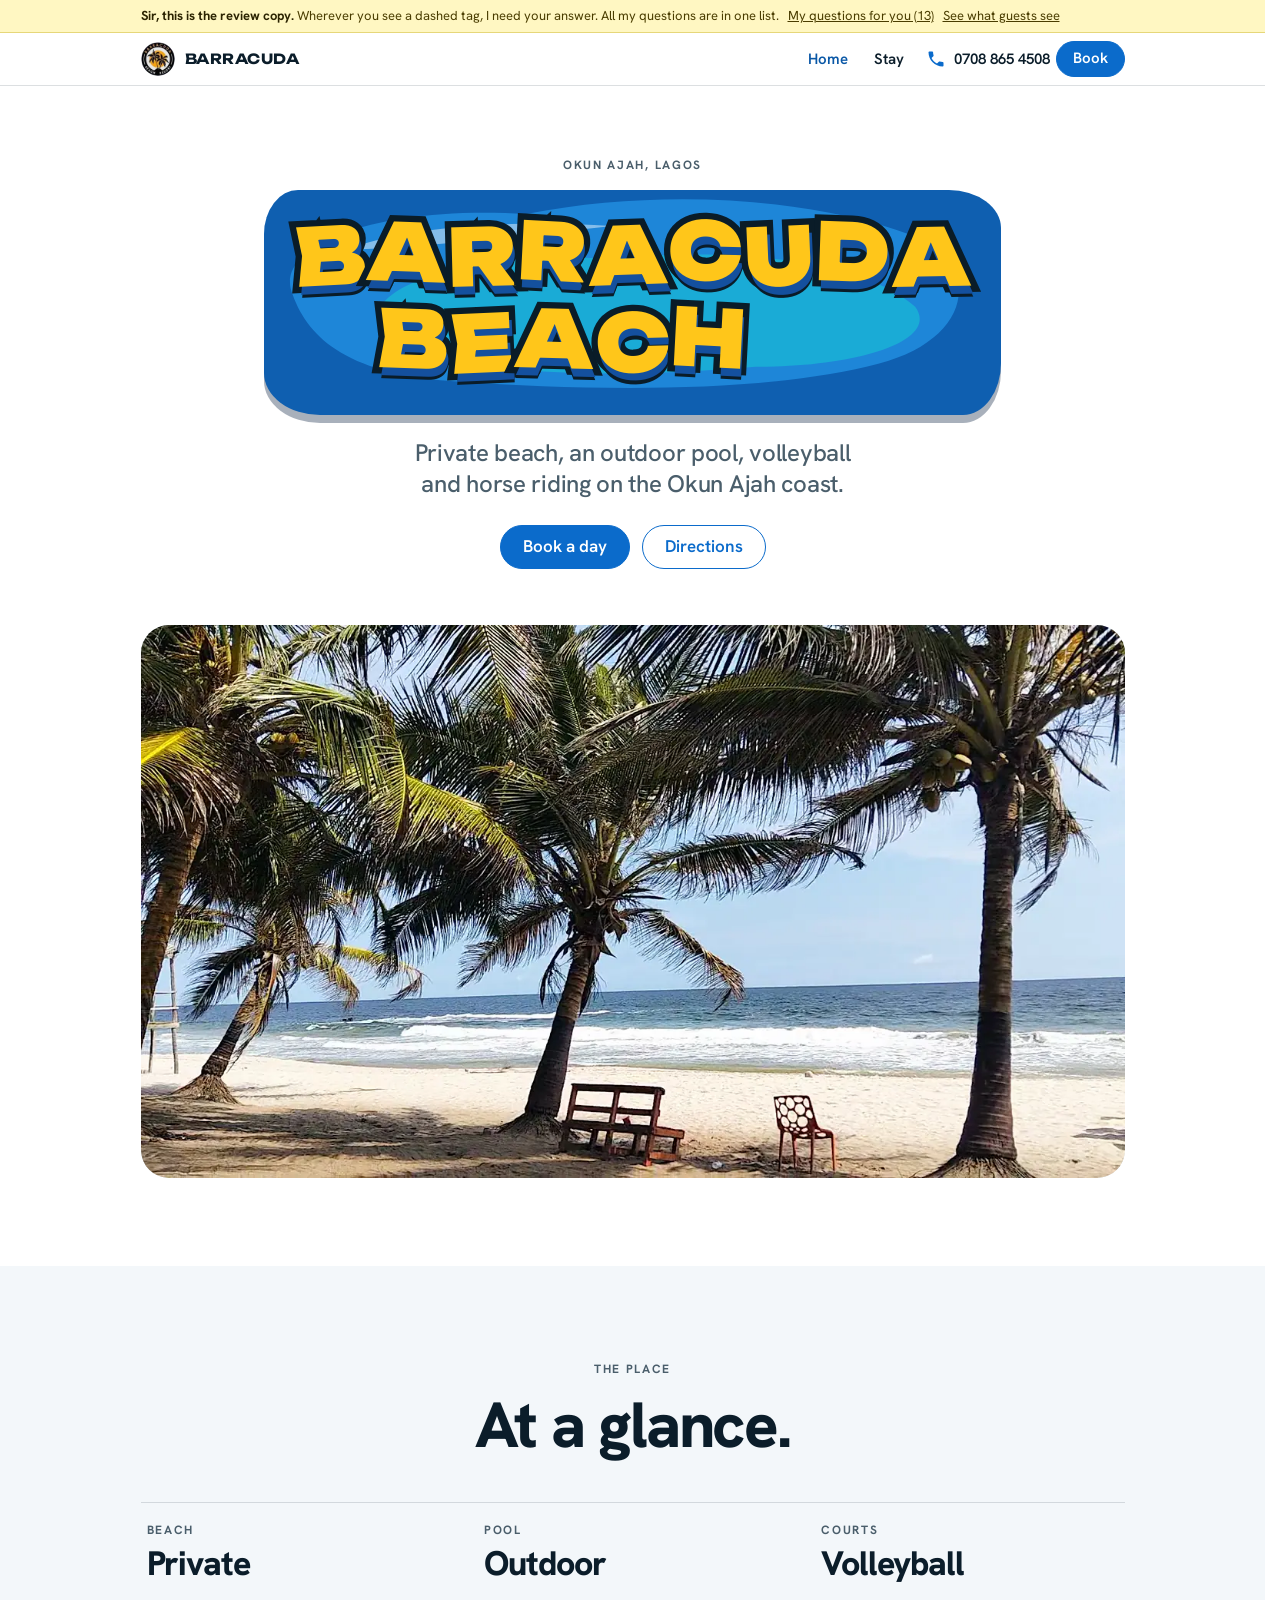
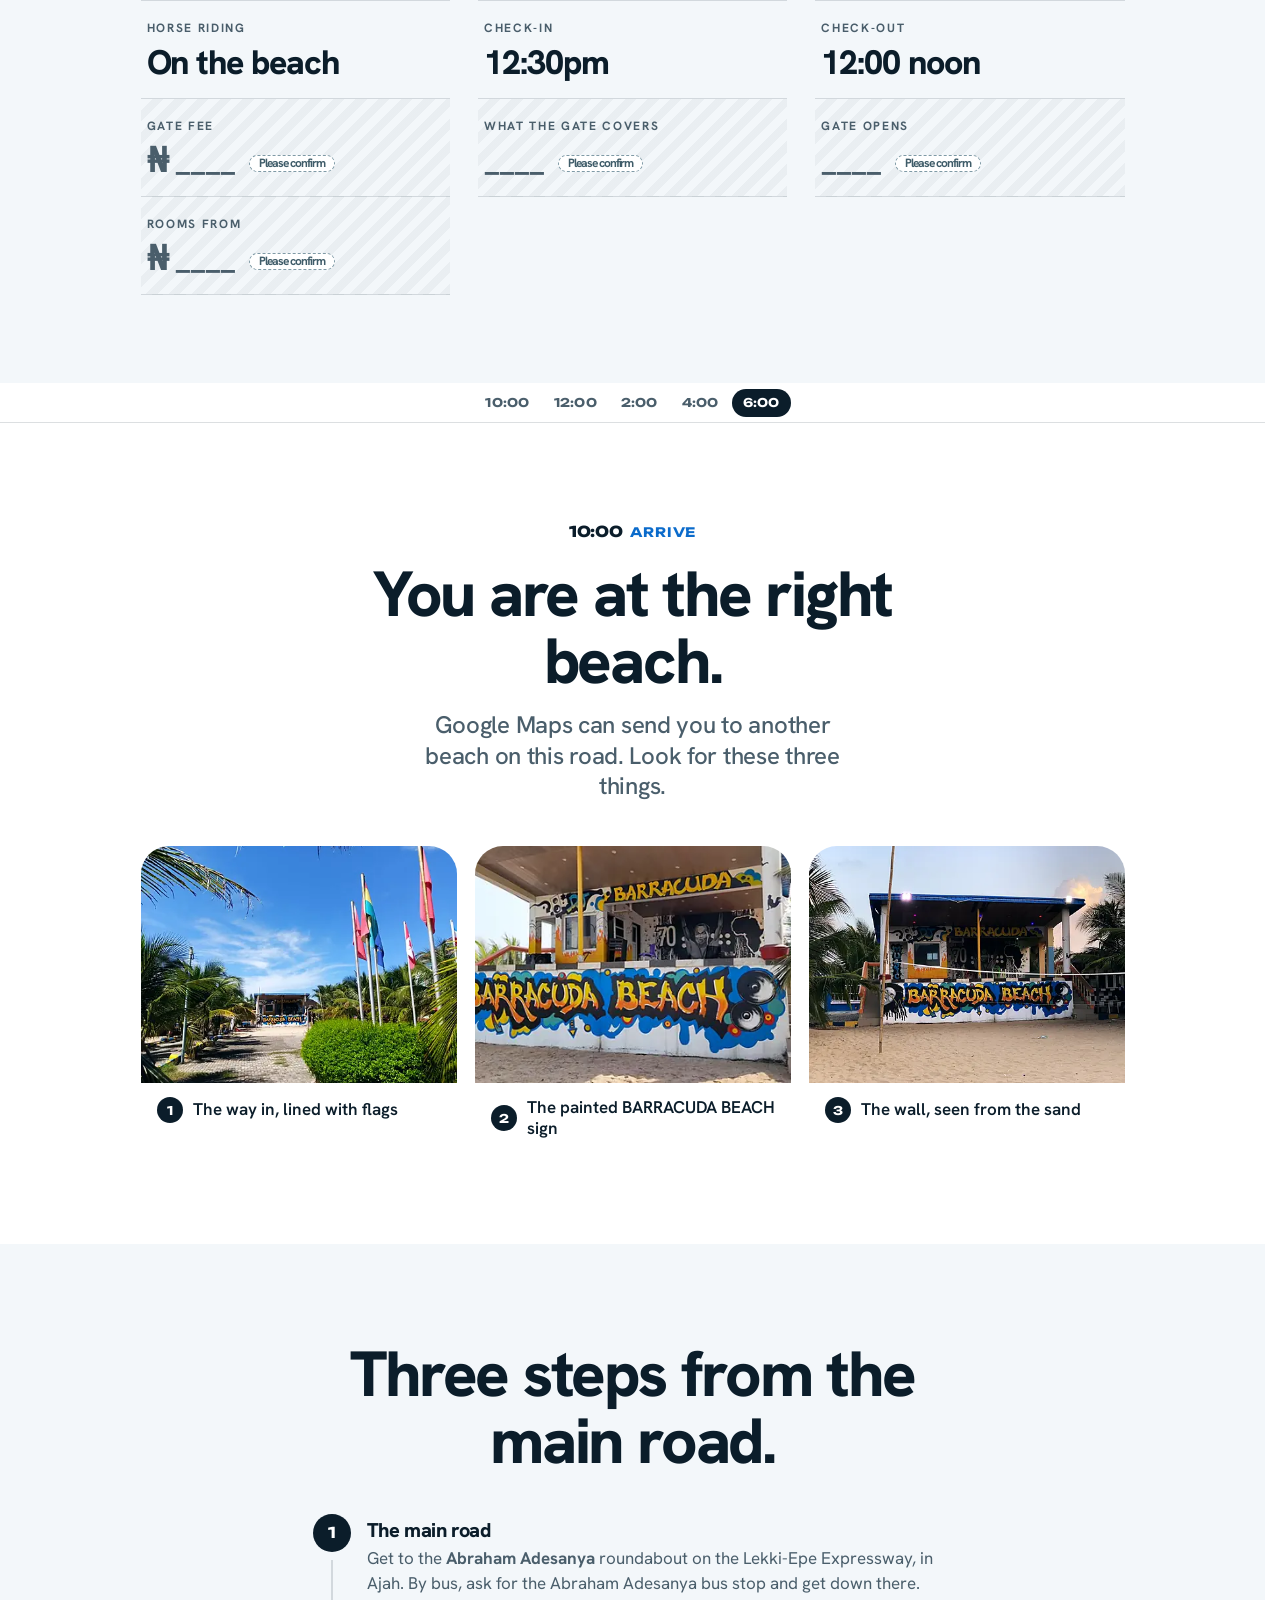
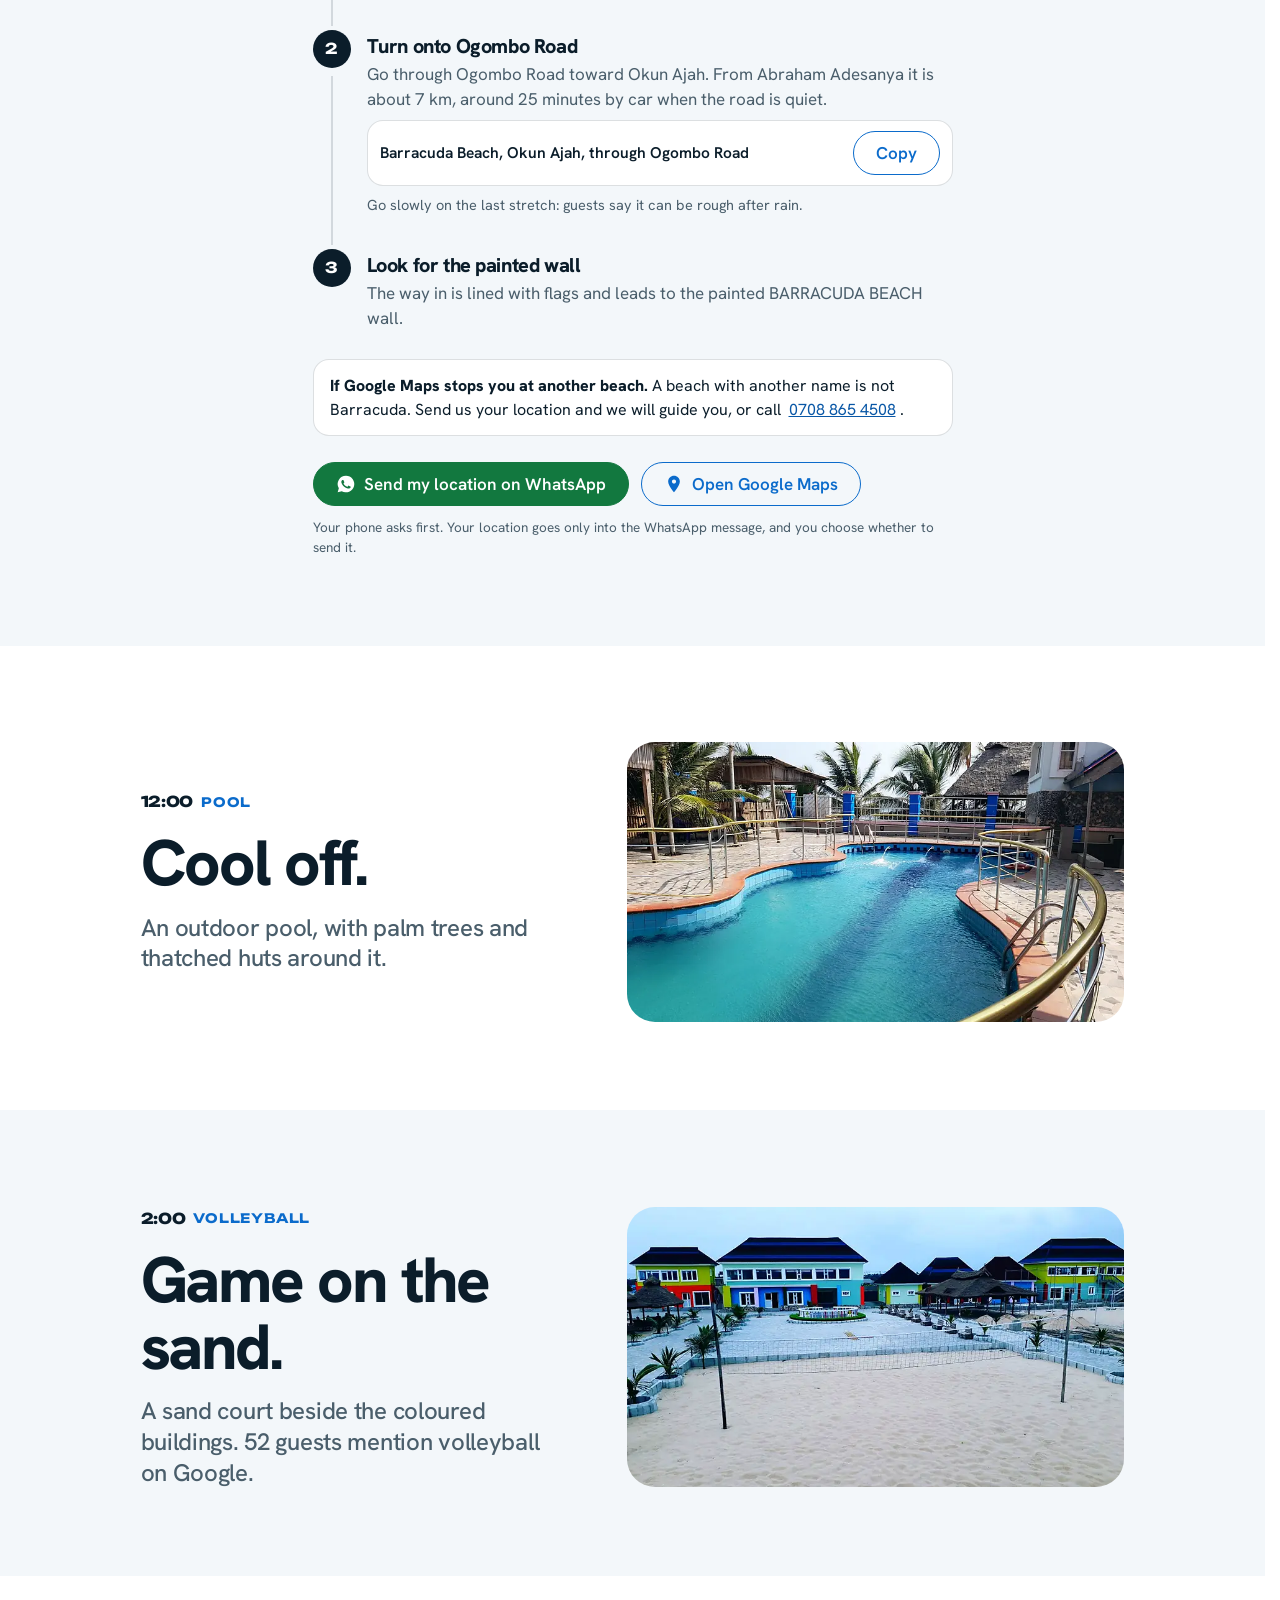
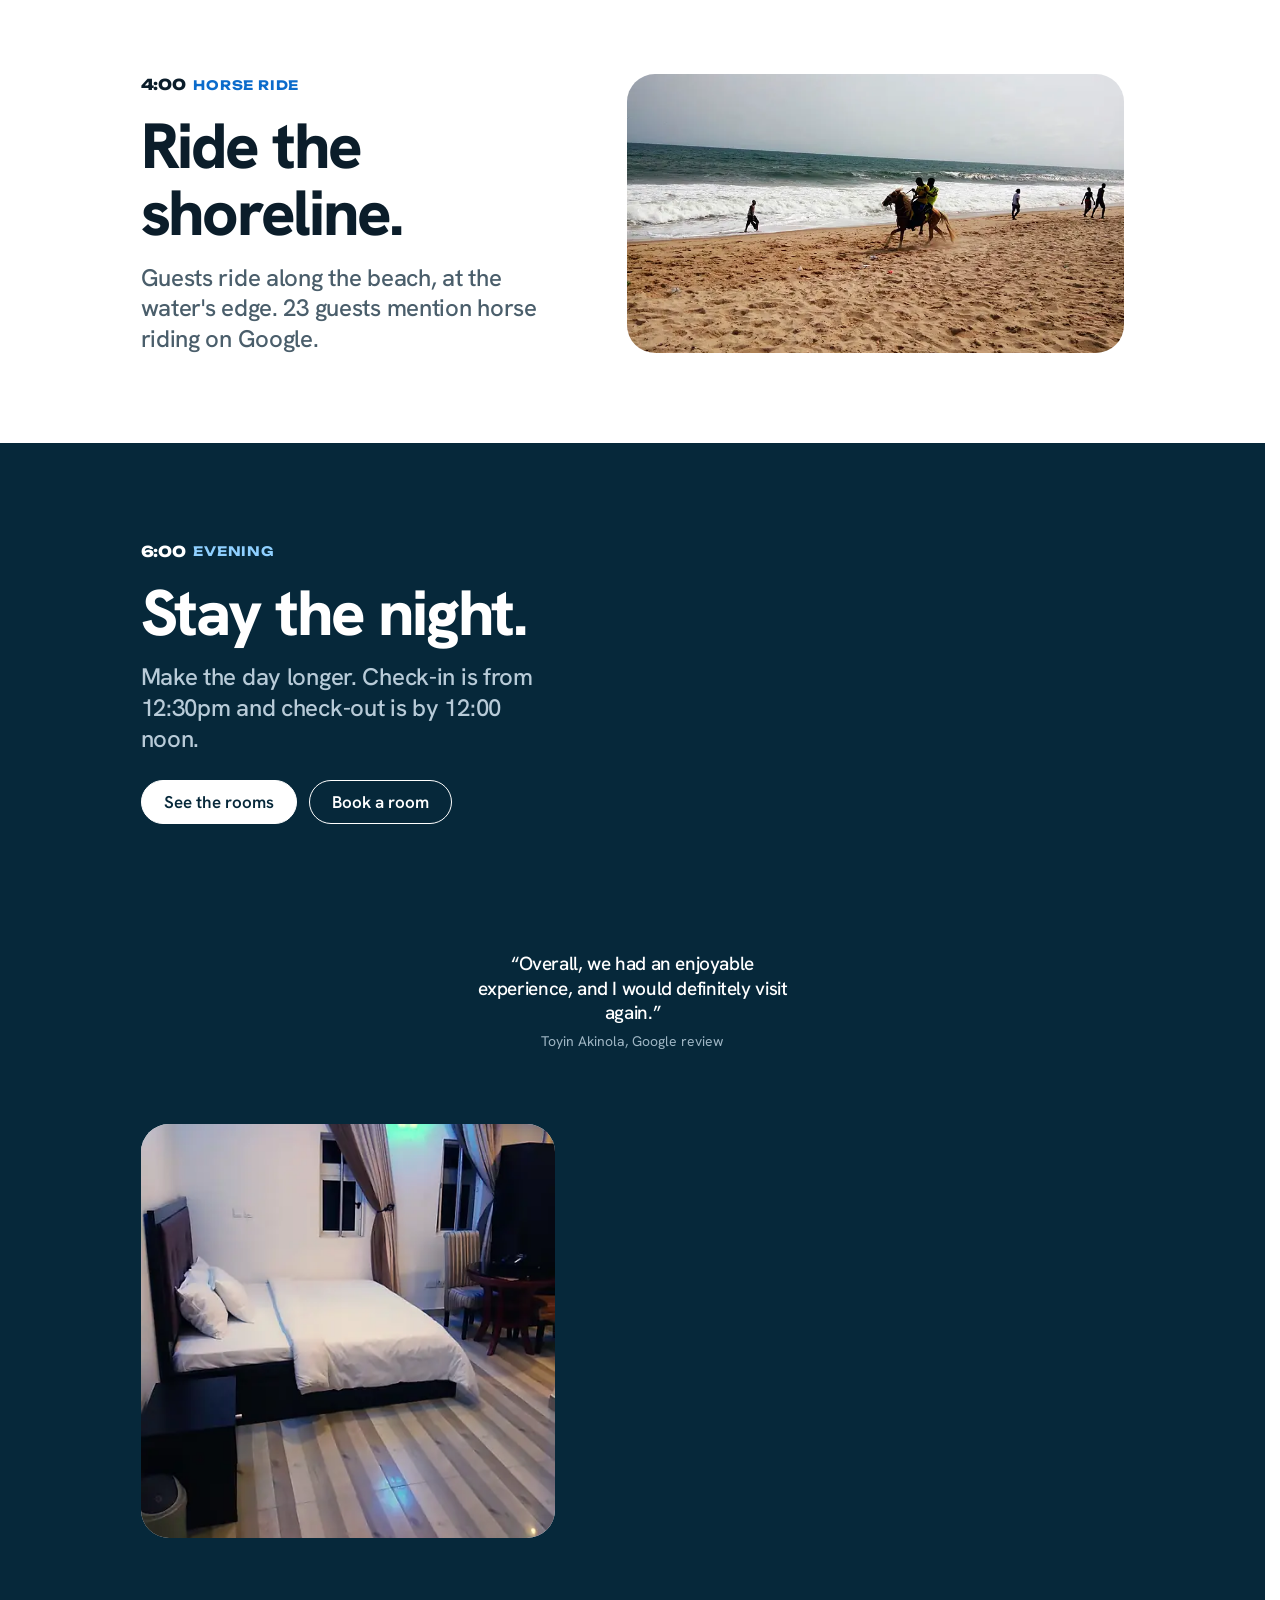
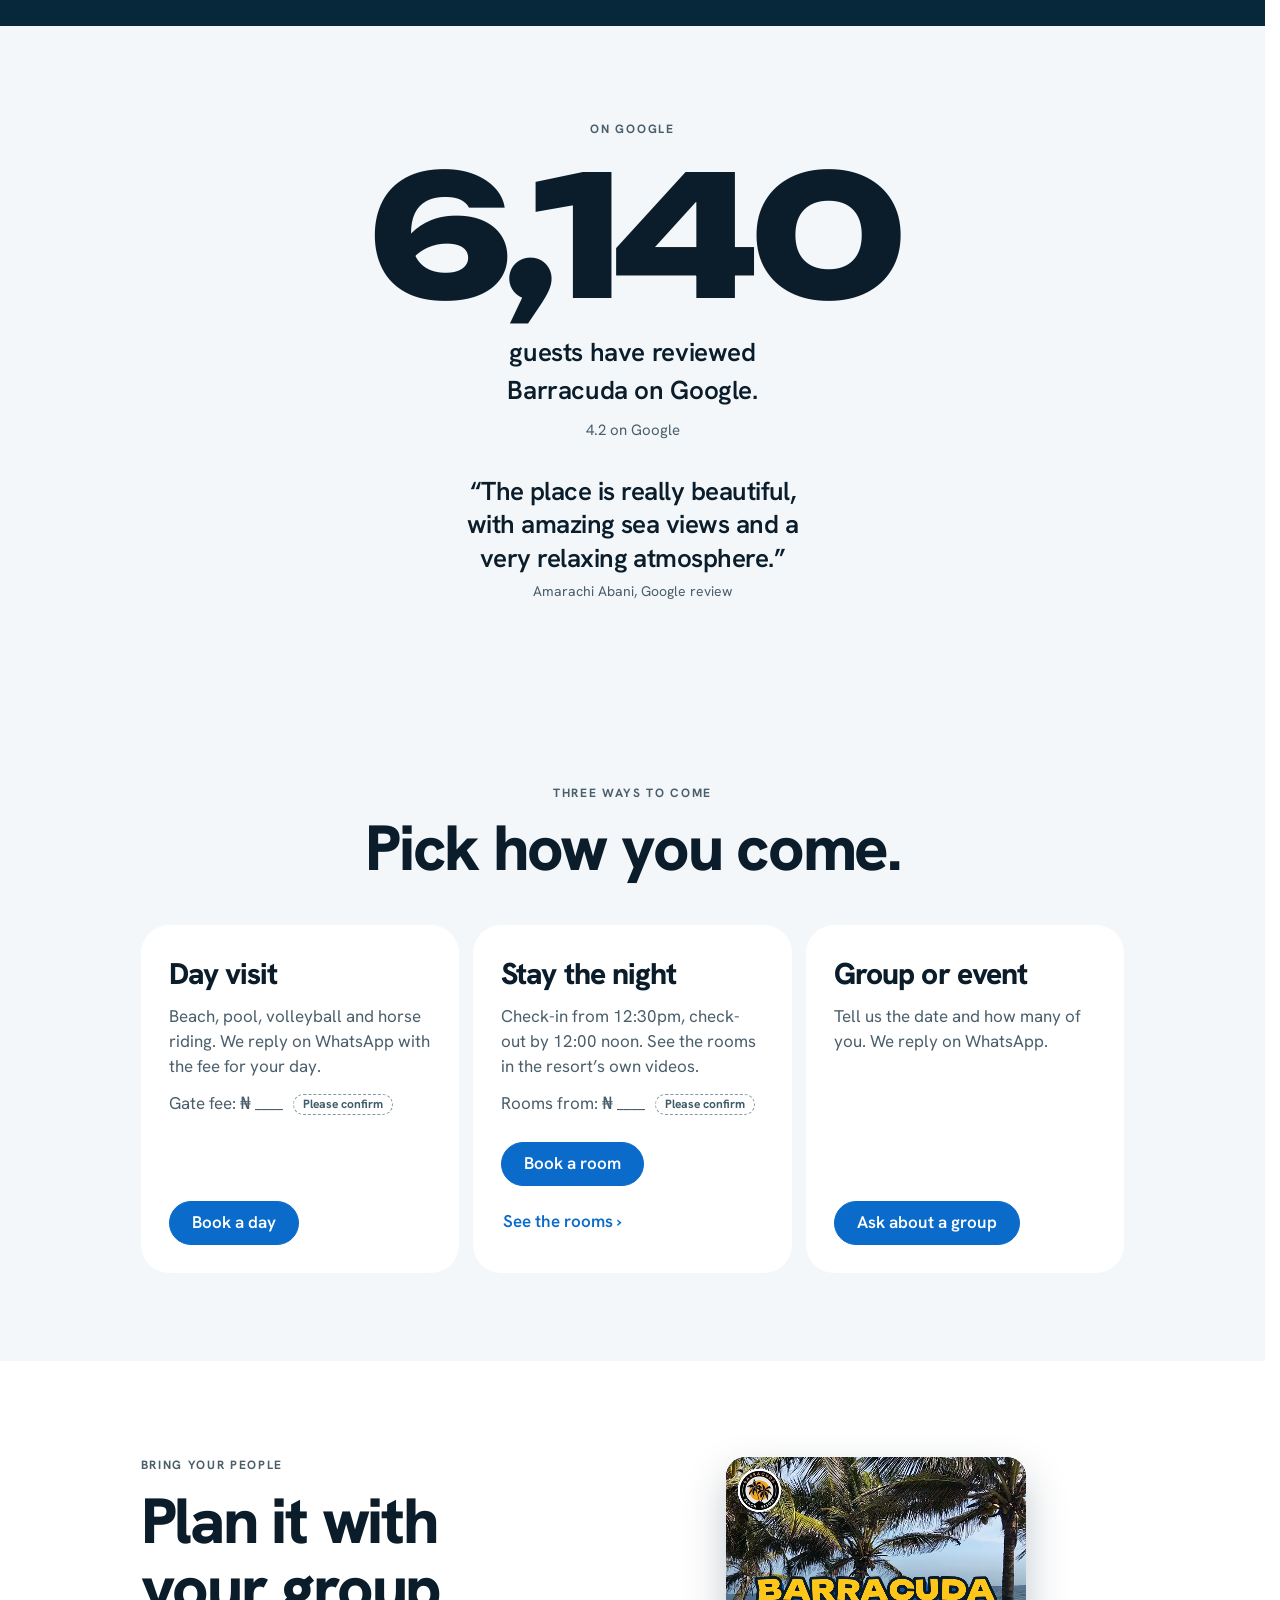
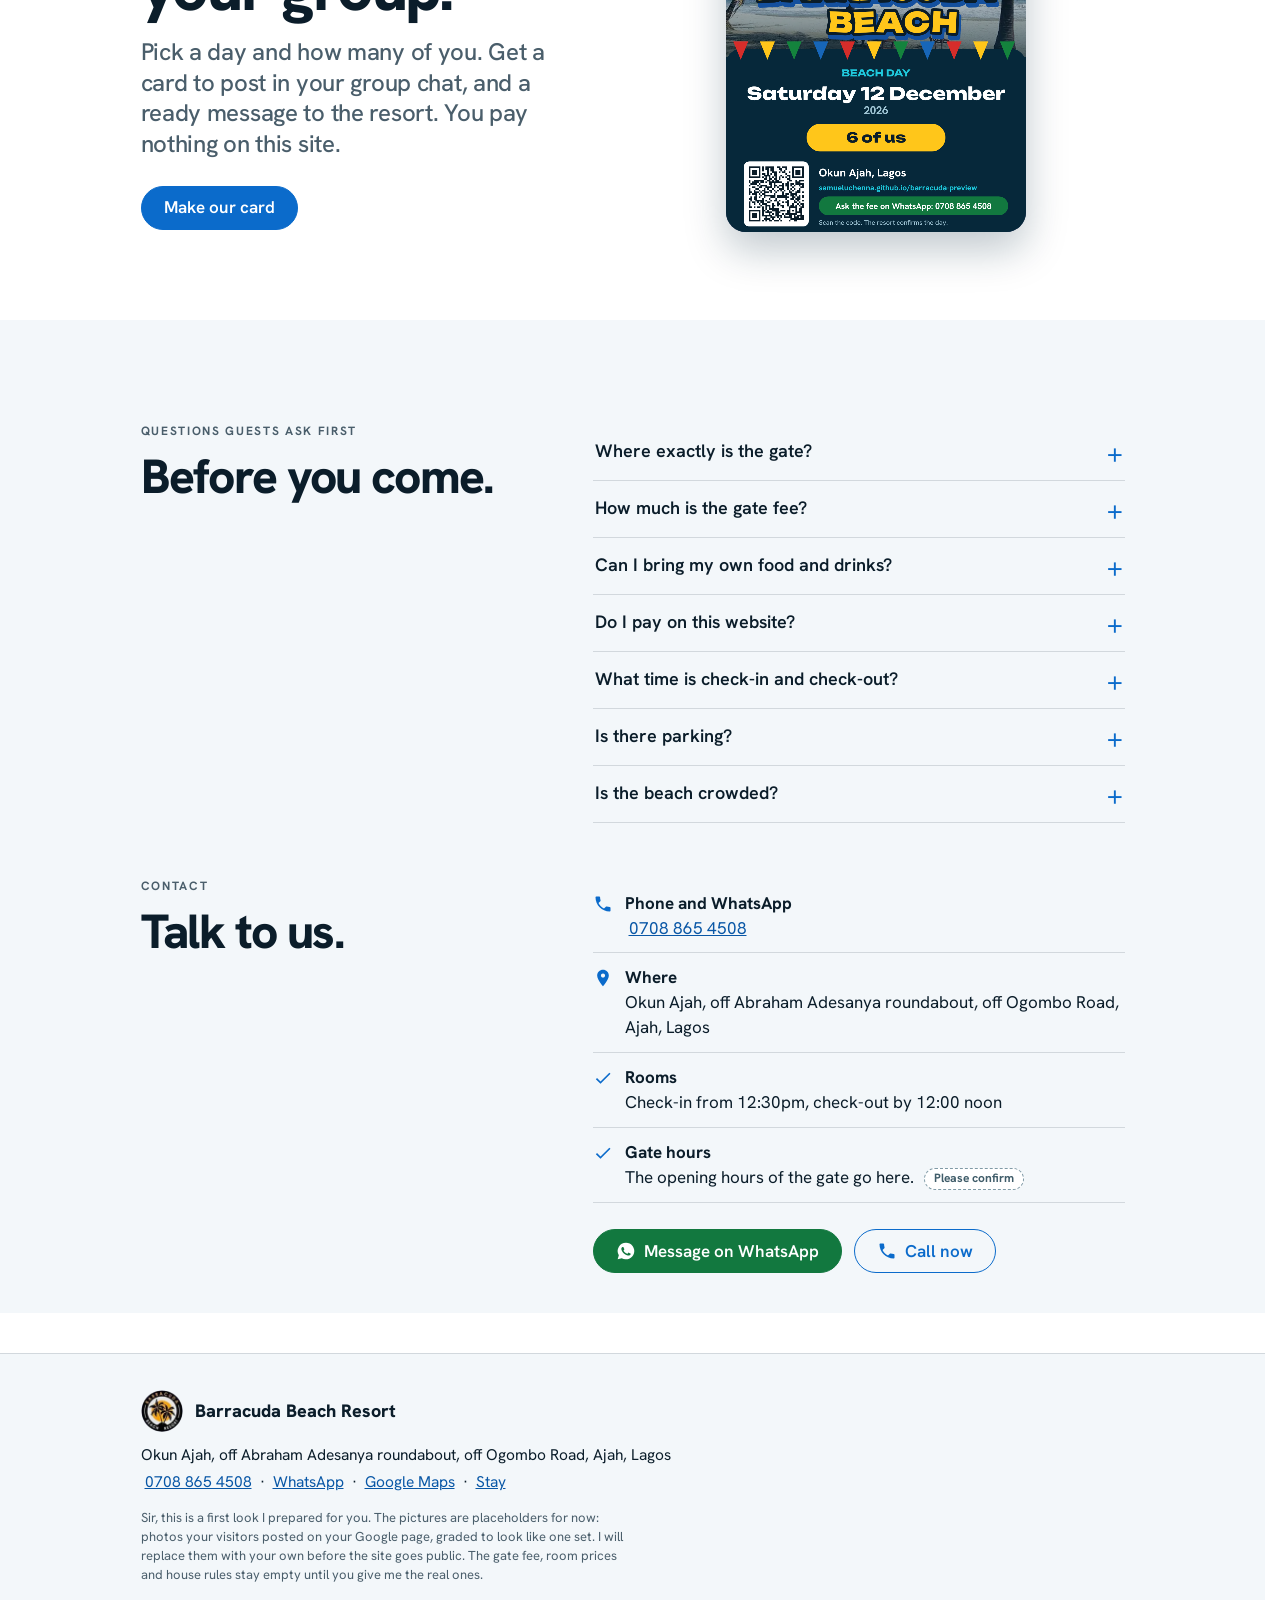
==== commit 1436fc06: "Barracuda preview v6: calmer home layout, rooms page and review copy Co-Authored-By: Claude Sonnet 5" ====
--- a/review-x7k2/index.html
+++ b/review-x7k2/index.html
@@ -7,35 +7,35 @@
 <title>Barracuda Beach Resort | A day at the beach, Okun Ajah, Lagos</title>
 <meta name="description" content="Barracuda Beach Resort in Okun Ajah, Lagos: know you are at the right beach, how to get there, and how to book a day or a room.">
 <meta name="robots" content="noindex, nofollow">
-<meta name="theme-color" content="#f2fafd">
+<meta name="theme-color" content="#ffffff">
 <link rel="icon" type="image/png" href="favicon.png">
+<link rel="preload" href="assets/fonts/hanken-grotesk.woff2" as="font" type="font/woff2" crossorigin>
 <link rel="preload" href="assets/fonts/unbounded.woff2" as="font" type="font/woff2" crossorigin>
-<link rel="preload" href="assets/fonts/hanken-grotesk.woff2" as="font" type="font/woff2" crossorigin>
-<link rel="preload" as="image" fetchpriority="high" imagesrcset="assets/img5/hero-640.webp 640w, assets/img5/hero-828.webp 828w, assets/img5/hero-1280.webp 1280w" imagesizes="100vw">
-<link rel="stylesheet" href="assets/wall.css?v=1793430948">
+<link rel="preload" as="image" fetchpriority="high" imagesrcset="assets/img5/hero-640.webp 640w, assets/img5/hero-828.webp 828w, assets/img5/hero-1280.webp 1280w" imagesizes="(min-width:900px) 1024px, 92vw">
+<link rel="stylesheet" href="assets/calm.css?v=1793516408">
 <script>document.documentElement.classList.add('js');try{var s=sessionStorage;if(/[?&]intro=1/.test(location.search)||!s.bbseen&&!location.hash)document.documentElement.classList.add('intro');s.bbseen=1}catch(e){}</script>
-<script src="assets/wall.js?v=1793430948" defer></script>
+<script src="assets/wall.js?v=1793516408" defer></script>
 </head>
 <body>
 <button type="button" class="skip">Skip to main content</button>
 <div id="intro"><button type="button" class="iskip">Skip</button><div class="ib" aria-hidden="true"><img class="il" src="assets/logo-barracuda-320.webp" width="200" height="200" alt=""></div></div>
 <script>(function(){var d=document,h=d.documentElement,o=d.getElementById("intro");function end(){if(!h.classList.contains("intro"))return;h.classList.remove("intro");var f=o.contains(d.activeElement);o.remove();if(f){var t=d.querySelector("h1");if(t){t.tabIndex=-1;t.focus({preventScroll:true})}}window.dispatchEvent(new Event("introdone"))}if(!h.classList.contains("intro")){o.remove();return}if(getComputedStyle(o).animationName==="none"){end();return}o.addEventListener("animationend",function(e){if(e.target===o)end()});o.addEventListener("click",end);d.addEventListener("keydown",end);setTimeout(end,4500)})()</script>
-<div class="draftbar"><div class="wrap"><b>Review copy.</b> The dashed tags and the Pending list show what is not confirmed yet. Guests never see them. <button type="button" data-open="pending">Pending list (13)</button> <a href="index.html">See the guest page</a></div></div>
+<div class="draftbar"><div class="wrap"><b>Sir, this is the review copy.</b> Wherever you see a dashed tag, I need your answer. All my questions are in one list. <button type="button" data-open="pending">My questions for you (13)</button> <a href="index.html">See what guests see</a></div></div>
 <header class="top"><div class="wrap">
-<a class="logo" href="review-x7k2/index.html" aria-label="Barracuda Beach Resort, home"><img src="assets/logo-barracuda-88.webp" width="38" height="38" alt=""><div><span>Barracuda</span><small>BEACH RESORT</small></div></a>
+<a class="logo" href="review-x7k2/index.html" aria-label="Barracuda Beach Resort, home"><img src="assets/logo-barracuda-88.webp" width="34" height="34" alt=""><span>Barracuda</span></a>
 <nav class="links" aria-label="Main"><a href="review-x7k2/index.html" class="on" aria-current="page">Home</a><a href="review-x7k2/rooms.html">Stay</a></nav>
-<div class="hr"><a class="hcall" href="tel:07088654508" aria-label="Call 0708 865 4508"><svg viewBox="0 0 24 24" aria-hidden="true"><path d="M6.62 10.79c1.44 2.83 3.76 5.14 6.59 6.59l2.2-2.2c.27-.27.67-.36 1.02-.24 1.12.37 2.33.57 3.57.57.55 0 1 .45 1 1V20c0 .55-.45 1-1 1-9.39 0-17-7.61-17-17 0-.55.45-1 1-1h3.5c.55 0 1 .45 1 1 0 1.25.2 2.45.57 3.57.11.35.03.74-.25 1.02l-2.2 2.2z"/></svg><b>0708 865 4508</b></a><button type="button" class="btn main hbook" data-open="book">Book</button></div>
+<div class="hr"><a class="hcall" href="tel:07088654508" aria-label="Call 0708 865 4508"><svg viewBox="0 0 24 24" aria-hidden="true"><path d="M6.62 10.79c1.44 2.83 3.76 5.14 6.59 6.59l2.2-2.2c.27-.27.67-.36 1.02-.24 1.12.37 2.33.57 3.57.57.55 0 1 .45 1 1V20c0 .55-.45 1-1 1-9.39 0-17-7.61-17-17 0-.55.45-1 1-1h3.5c.55 0 1 .45 1 1 0 1.25.2 2.45.57 3.57.11.35.03.74-.25 1.02l-2.2 2.2z"/></svg><b>0708 865 4508</b></a><button type="button" class="pill hbook" data-open="book">Book</button></div>
 </div></header>
 <main id="main" tabindex="-1">
-<nav class="rail" aria-hidden="true"><i data-s="arrive">10:00</i><i data-s="pool">12:00</i><i data-s="volley">2:00</i><i data-s="horse">4:00</i><i data-s="dusk">6:00</i></nav><section class="hero"><div class="ph"><img src="assets/img5/hero-828.webp" srcset="assets/img5/hero-640.webp 640w, assets/img5/hero-828.webp 828w, assets/img5/hero-1280.webp 1280w" sizes="100vw" width="1280" height="720" alt="Palm trees on the beach with waves rolling in and a wooden bench on the sand" fetchpriority="high"></div><div class="hero-in wrap"><p class="kick">Okun Ajah, Lagos</p><h1 class="wallh"><span class="sr">Barracuda Beach</span><span class="paint" aria-hidden="true"><svg class="cloud" viewBox="0 0 360 150" preserveAspectRatio="none" aria-hidden="true"><path d="M14 70C4 38 52 10 128 16C196 -2 268 6 316 30C352 50 346 100 300 116C244 136 160 134 96 128C42 124 22 100 14 70Z"/><path class="b" d="M60 96C40 70 92 40 170 46C240 36 298 52 318 78C330 100 292 118 240 118C170 126 96 126 60 96Z"/><path class="w" d="M40 40C70 24 120 20 170 24C130 30 80 38 40 40Z"/></svg><span class="ln"><span class="l" style="--i:0;--r:-3deg;--y:0.03em">B</span><span class="l" style="--i:1;--r:2deg;--y:-0.02em">A</span><span class="l" style="--i:2;--r:-1.5deg;--y:0.04em">R</span><span class="l" style="--i:3;--r:3deg;--y:-0.03em">R</span><span class="l" style="--i:4;--r:-2deg;--y:0.02em">A</span><span class="l" style="--i:5;--r:1.5deg;--y:-0.04em">C</span><span class="l" style="--i:6;--r:-2.5deg;--y:0.03em">U</span><span class="l" style="--i:7;--r:2deg;--y:-0.02em">D</span><span class="l" style="--i:8;--r:-1deg;--y:0.04em">A</span></span><span class="ln"><span class="l" style="--i:9;--r:2deg;--y:-0.02em">B</span><span class="l" style="--i:10;--r:-2.5deg;--y:0.03em">E</span><span class="l" style="--i:11;--r:1.5deg;--y:-0.03em">A</span><span class="l" style="--i:12;--r:-1.5deg;--y:0.02em">C</span><span class="l" style="--i:13;--r:3deg;--y:-0.04em">H</span></span></span></h1><p class="sub">Private beach, an outdoor pool, volleyball and horse riding on the Okun Ajah coast.</p><div class="acts"><button type="button" class="btn yel" data-open="book"><svg viewBox="0 0 24 24" aria-hidden="true"><path d="M19 3h-1V1h-2v2H8V1H6v2H5a2 2 0 0 0-2 2v14a2 2 0 0 0 2 2h14a2 2 0 0 0 2-2V5a2 2 0 0 0-2-2zm0 16H5V9h14v10z"/></svg> Book a day</button><button type="button" class="btn ghost" data-open="route"><svg viewBox="0 0 24 24" aria-hidden="true"><path d="M12 2C8.13 2 5 5.13 5 9c0 5.25 7 13 7 13s7-7.75 7-13c0-3.87-3.13-7-7-7zm0 9.5c-1.38 0-2.5-1.12-2.5-2.5s1.12-2.5 2.5-2.5 2.5 1.12 2.5 2.5-1.12 2.5-2.5 2.5z"/></svg> Directions</button></div></div></section><div class="proof"><div class="proofw"><b>6,140</b><span>guests have reviewed Barracuda on Google</span><em><svg viewBox="0 0 24 24" aria-hidden="true"><path d="M12 17.27 18.18 21l-1.64-7.03L22 9.24l-7.19-.61L12 2 9.19 8.63 2 9.24l5.46 4.73L5.82 21z"/></svg>4.2 on Google</em></div></div><div class="bunting" aria-hidden="true"></div><section class="day-head"><div class="wrap"><p class="eyebrow">A day at Barracuda</p><h2>Here is how a day can go</h2><p class="lead">Five stops, from the road in to the evening. Take what you like.</p></div></section><section class="stop s-arrive" data-stop="arrive"><div class="wrap"><div class="clock"><b>10:00</b><span>Arrive</span></div><h2>You are at the right beach</h2><p class="lead">Google Maps can send you to another beach on this road. Look for these three things. If you see them, you are at Barracuda.</p><div class="looks" role="list" tabindex="0" aria-label="Does it look like this? Swipe sideways"><figure class="look" role="listitem"><div><img src="assets/img5/flags-800.webp" srcset="assets/img5/flags-480.webp 480w, assets/img5/flags-800.webp 800w, assets/img5/flags-1080.webp 1080w" sizes="(min-width:900px) 360px, 74vw" width="1080" height="809" alt="A path lined with flags and palm trees leading to the painted beach bar" loading="lazy" decoding="async"></div><figcaption><i>1</i>The way in, lined with flags</figcaption></figure><figure class="look" role="listitem"><div><img src="assets/img5/sign-800.webp" srcset="assets/img5/sign-480.webp 480w, assets/img5/sign-800.webp 800w, assets/img5/sign-1200.webp 1200w" sizes="(min-width:900px) 360px, 74vw" width="1200" height="675" alt="The painted BARRACUDA BEACH sign on the beach bar" loading="lazy" decoding="async" style="object-position:30% 50%"></div><figcaption><i>2</i>The painted BARRACUDA BEACH sign</figcaption></figure><figure class="look" role="listitem"><div><img src="assets/img5/wall-800.webp" srcset="assets/img5/wall-480.webp 480w, assets/img5/wall-800.webp 800w, assets/img5/wall-1200.webp 1200w" sizes="(min-width:900px) 360px, 74vw" width="1200" height="900" alt="The painted wall of the beach bar, seen from the sand" loading="lazy" decoding="async" style="object-position:50% 40%"></div><figcaption><i>3</i>The wall, seen from the sand</figcaption></figure></div><div class="arrive-grid"><div class="ah"><h3>Three steps from the main road</h3></div><ol class="route"><li><span class="dot">1</span><div><h3>The main road</h3><p>Get to the <b>Abraham Adesanya</b> roundabout on the Lekki-Epe Expressway, in Ajah. By bus, ask for the Abraham Adesanya bus stop and get down there.</p></div></li><li><span class="dot">2</span><div><h3>Turn onto Ogombo Road</h3><p>Go through Ogombo Road toward Okun Ajah. From Abraham Adesanya it is about 7 km, around 25 minutes by car when the road is quiet.</p><div class="say"><q class="sayText">Barracuda Beach, Okun Ajah, through Ogombo Road</q><button class="btn line copySay" type="button">Copy</button></div><p class="tip">Go slowly on the last stretch: guests say it can be rough after rain.</p></div></li><li><span class="dot">3</span><div><h3>Look for the painted wall</h3><p>The way in is lined with flags and leads to the painted BARRACUDA BEACH wall.</p></div></li></ol><div class="am"><div class="mapnote"><b>If Google Maps stops you at another beach.</b> A beach with another name is not Barracuda. Send us your location and we will guide you, or call <a href="tel:07088654508">0708 865 4508</a>.</div><div class="acts"><button type="button" class="btn wa" data-loc><svg viewBox="0 0 24 24" aria-hidden="true"><path d="M12 2a10 10 0 0 0-8.6 15.1L2 22l5-1.3A10 10 0 1 0 12 2zm5.2 14.2c-.2.6-1.2 1.2-1.7 1.2-.5.1-1 .2-3.3-.7-2.8-1.2-4.6-4-4.7-4.2-.1-.2-1.1-1.5-1.1-2.8 0-1.3.7-2 .9-2.2.2-.3.5-.3.7-.3h.5c.2 0 .4 0 .6.5l.8 2c.1.2.1.4 0 .5l-.3.5-.4.4c-.1.1-.3.3-.1.6.2.3.8 1.3 1.7 2.1 1.2 1 2.1 1.3 2.4 1.5.3.1.5.1.6-.1l.9-1.1c.2-.3.4-.2.6-.1l1.9.9c.3.1.5.2.5.3.1.2.1.6-.1 1.2z"/></svg> Send my location on WhatsApp</button><a class="btn line" href="https://www.google.com/maps/search/?api=1&query=Barracuda+Beach+Resort+Okun+Ajah+Lagos"><svg viewBox="0 0 24 24" aria-hidden="true"><path d="M12 2C8.13 2 5 5.13 5 9c0 5.25 7 13 7 13s7-7.75 7-13c0-3.87-3.13-7-7-7zm0 9.5c-1.38 0-2.5-1.12-2.5-2.5s1.12-2.5 2.5-2.5 2.5 1.12 2.5 2.5-1.12 2.5-2.5 2.5z"/></svg> Open Google Maps</a></div><p class="locnote">Your phone asks first. Your location goes only into the WhatsApp message, and you choose whether to send it.</p></div></div><blockquote class="pull"><p>The place is really beautiful, with amazing sea views and a very relaxing atmosphere.</p><footer>Amarachi Abani, Google review</footer></blockquote></div></section><section class="stop s-pool" data-stop="pool"><div class="wrap"><div class="stop-grid"><div><div class="clock"><b>12:00</b><span>Pool</span></div><h2>Cool off at the pool</h2><p class="lead">An outdoor pool, with palm trees and thatched huts around it.</p><ul class="tags"><li>Outdoor pool</li></ul></div><figure class="pic"><img src="assets/img5/pool-800.webp" srcset="assets/img5/pool-480.webp 480w, assets/img5/pool-800.webp 800w, assets/img5/pool-1200.webp 1200w" sizes="(min-width:900px) 560px, 92vw" width="1200" height="900" alt="The outdoor pool with a gold rail, palm trees and thatched huts" loading="lazy" decoding="async"></figure></div><blockquote class="pull"><p>Great vibes and even better memories.</p><footer>Sugarshey Sijumoru, Google review</footer></blockquote></div></section><section class="stop s-volley" data-stop="volley"><div class="wrap"><div class="stop-grid rev"><div><div class="clock"><b>2:00</b><span>Volleyball</span></div><h2>Volleyball on the sand</h2><p class="lead">A sand court beside the coloured buildings. 52 guests mention volleyball on Google.</p><ul class="tags"><li>Volleyball</li><li>Table tennis</li></ul></div><figure class="pic"><img src="assets/img5/courts-800.webp" srcset="assets/img5/courts-480.webp 480w, assets/img5/courts-800.webp 800w, assets/img5/courts-1032.webp 1032w" sizes="(min-width:900px) 560px, 92vw" width="1032" height="774" alt="A sand volleyball court with the coloured buildings behind" loading="lazy" decoding="async"></figure></div><blockquote class="pull"><p>It's a fun place to be in. Can't wait to go back again.</p><footer>chisom linus, Google review</footer></blockquote></div></section><section class="stop s-horse" data-stop="horse"><div class="wrap"><div class="stop-grid"><div><div class="clock"><b>4:00</b><span>Horse ride</span></div><h2>A horse ride along the sand</h2><p class="lead">Guests ride along the beach, at the water's edge. 23 guests mention horse riding on Google.</p><ul class="tags"><li>Horse riding</li></ul></div><figure class="pic"><img src="assets/img5/horse-800.webp" srcset="assets/img5/horse-480.webp 480w, assets/img5/horse-800.webp 800w, assets/img5/horse-1200.webp 1200w" sizes="(min-width:900px) 560px, 92vw" width="1200" height="900" alt="Two people riding a horse along the beach at the water edge" loading="lazy" decoding="async"></figure></div><blockquote class="pull"><p>The staff was helpful, and the scenery made for some excellent photos.</p><footer>Sugarshey Sijumoru, Google review</footer></blockquote></div></section><section class="stop s-dusk" data-stop="dusk"><div class="sun" aria-hidden="true"></div><div class="wrap"><div class="clock"><b>6:00</b><span>Evening</span></div><h2>Stay the night</h2><p class="lead">Make the day longer. Check-in is from 12:30pm and check-out is by 12:00 noon.</p><div class="duo"><figure class="pic wide"><img src="assets/img5/dusk-800.webp" srcset="assets/img5/dusk-480.webp 480w, assets/img5/dusk-800.webp 800w, assets/img5/dusk-1200.webp 1200w" sizes="(min-width:900px) 560px, 92vw" width="1200" height="900" alt="The resort building in the evening light, behind palm trees" loading="lazy" decoding="async"></figure><figure class="pic"><img src="assets/img5/room-800.webp" srcset="assets/img5/room-480.webp 480w, assets/img5/room-800.webp 800w, assets/img5/room-1200.webp 1200w" sizes="(min-width:900px) 360px, 92vw" width="1200" height="1600" alt="A bedroom with a made bed, pillows, curtains and a window" loading="lazy" decoding="async" style="object-position:50% 70%" class="roomcrop"></figure></div><div class="acts"><a class="btn yel" href="review-x7k2/rooms.html">See the rooms</a><button type="button" class="btn ghost" data-open="book" data-lane="room">Book a room</button></div><blockquote class="pull"><p>Overall, we had an enjoyable experience, and I would definitely visit again.</p><footer>Toyin Akinola, Google review</footer></blockquote></div></section><section class="s-night"><div class="wrap share-grid"><div><p class="eyebrow">Bring your people</p><h2>Plan the day with your group</h2><p class="lead">Pick a day and how many of you. Get a card to post in your group chat, and a ready message to the resort. You pay nothing on this site.</p><div class="acts"><button type="button" class="btn yel" data-open="share">Make our card</button></div></div><canvas class="cardprev" width="1080" height="1350" role="img" aria-label="An example beach day card with the painted Barracuda Beach name, a date and the group size"></canvas></div></section><section class="qsec"><div class="wrap qgrid"><div><p class="eyebrow">Questions guests ask first</p><h2>Before you come</h2></div><div class="faq"><details><summary>Where exactly is the gate?</summary><p>Follow the three steps in the day above: the Abraham Adesanya roundabout, Ogombo Road, then the painted wall. If Google Maps stops you at a beach with another name, you are not at Barracuda. Send us your location and we will guide you.</p></details><details><summary>How much is the gate fee?</summary><p>Message us on WhatsApp and we reply with the fee for your day. <span class="chip">To confirm</span></p></details><details><summary>Can I bring my own food and drinks?</summary><p>Ask us when you message, and we tell you the rule. <span class="chip">To confirm</span></p></details><details><summary>Do I pay on this website?</summary><p>No. You send a request, we reply on WhatsApp and confirm the day. How you pay is agreed with the resort.</p></details><details><summary>What time is check-in and check-out?</summary><p>Check-in is from 12:30pm and check-out is by 12:00 noon.</p></details><details><summary>Is there parking?</summary><p>Free parking is listed on the resort's Google page.</p></details><details><summary>Is the beach crowded?</summary><p>45 guests on Google say it is not crowded. Busy days can differ, so ask when you send your request.</p></details></div></div><div class="wrap qgrid" style="padding-top:54px"><div><p class="eyebrow">Contact</p><h2>Talk to us</h2></div><div class="contact"><div class="row"><svg viewBox="0 0 24 24" aria-hidden="true"><path d="M6.62 10.79c1.44 2.83 3.76 5.14 6.59 6.59l2.2-2.2c.27-.27.67-.36 1.02-.24 1.12.37 2.33.57 3.57.57.55 0 1 .45 1 1V20c0 .55-.45 1-1 1-9.39 0-17-7.61-17-17 0-.55.45-1 1-1h3.5c.55 0 1 .45 1 1 0 1.25.2 2.45.57 3.57.11.35.03.74-.25 1.02l-2.2 2.2z"/></svg><div><b>Phone and WhatsApp</b><br><a href="tel:07088654508">0708 865 4508</a></div></div><div class="row"><svg viewBox="0 0 24 24" aria-hidden="true"><path d="M12 2C8.13 2 5 5.13 5 9c0 5.25 7 13 7 13s7-7.75 7-13c0-3.87-3.13-7-7-7zm0 9.5c-1.38 0-2.5-1.12-2.5-2.5s1.12-2.5 2.5-2.5 2.5 1.12 2.5 2.5-1.12 2.5-2.5 2.5z"/></svg><div><b>Where</b><br>Okun Ajah, off Abraham Adesanya roundabout, off Ogombo Road, Ajah, Lagos</div></div><div class="row"><svg viewBox="0 0 24 24" aria-hidden="true"><path d="M9 16.17 4.83 12l-1.42 1.41L9 19 21 7l-1.41-1.41z"/></svg><div><b>Rooms</b><br>Check-in from 12:30pm, check-out by 12:00 noon</div></div><div class="row rv-only"><svg viewBox="0 0 24 24" aria-hidden="true"><path d="M9 16.17 4.83 12l-1.42 1.41L9 19 21 7l-1.41-1.41z"/></svg><div><b>Gate hours</b><br>The opening hours of the gate go here. <span class="chip">To confirm</span></div></div><div class="acts"><a class="btn wa" href="https://wa.me/2347088654508?text=Hello%20Barracuda%20Beach%20Resort.%20I%20have%20a%20question."><svg viewBox="0 0 24 24" aria-hidden="true"><path d="M12 2a10 10 0 0 0-8.6 15.1L2 22l5-1.3A10 10 0 1 0 12 2zm5.2 14.2c-.2.6-1.2 1.2-1.7 1.2-.5.1-1 .2-3.3-.7-2.8-1.2-4.6-4-4.7-4.2-.1-.2-1.1-1.5-1.1-2.8 0-1.3.7-2 .9-2.2.2-.3.5-.3.7-.3h.5c.2 0 .4 0 .6.5l.8 2c.1.2.1.4 0 .5l-.3.5-.4.4c-.1.1-.3.3-.1.6.2.3.8 1.3 1.7 2.1 1.2 1 2.1 1.3 2.4 1.5.3.1.5.1.6-.1l.9-1.1c.2-.3.4-.2.6-.1l1.9.9c.3.1.5.2.5.3.1.2.1.6-.1 1.2z"/></svg> Message on WhatsApp</a><a class="btn line" href="tel:07088654508"><svg viewBox="0 0 24 24" aria-hidden="true"><path d="M6.62 10.79c1.44 2.83 3.76 5.14 6.59 6.59l2.2-2.2c.27-.27.67-.36 1.02-.24 1.12.37 2.33.57 3.57.57.55 0 1 .45 1 1V20c0 .55-.45 1-1 1-9.39 0-17-7.61-17-17 0-.55.45-1 1-1h3.5c.55 0 1 .45 1 1 0 1.25.2 2.45.57 3.57.11.35.03.74-.25 1.02l-2.2 2.2z"/></svg> Call now</a></div></div></div></section>
+<section class="hero"><div class="wrap"><p class="lab">Okun Ajah, Lagos</p><h1 class="wallh"><span class="sr">Barracuda Beach</span><span class="paint" aria-hidden="true"><svg class="cloud" viewBox="0 0 360 150" preserveAspectRatio="none" aria-hidden="true"><path d="M14 70C4 38 52 10 128 16C196 -2 268 6 316 30C352 50 346 100 300 116C244 136 160 134 96 128C42 124 22 100 14 70Z"/><path class="b" d="M60 96C40 70 92 40 170 46C240 36 298 52 318 78C330 100 292 118 240 118C170 126 96 126 60 96Z"/><path class="w" d="M40 40C70 24 120 20 170 24C130 30 80 38 40 40Z"/></svg><span class="ln"><span class="l" style="--i:0;--r:-3deg;--y:0.03em">B</span><span class="l" style="--i:1;--r:2deg;--y:-0.02em">A</span><span class="l" style="--i:2;--r:-1.5deg;--y:0.04em">R</span><span class="l" style="--i:3;--r:3deg;--y:-0.03em">R</span><span class="l" style="--i:4;--r:-2deg;--y:0.02em">A</span><span class="l" style="--i:5;--r:1.5deg;--y:-0.04em">C</span><span class="l" style="--i:6;--r:-2.5deg;--y:0.03em">U</span><span class="l" style="--i:7;--r:2deg;--y:-0.02em">D</span><span class="l" style="--i:8;--r:-1deg;--y:0.04em">A</span></span><span class="ln"><span class="l" style="--i:9;--r:2deg;--y:-0.02em">B</span><span class="l" style="--i:10;--r:-2.5deg;--y:0.03em">E</span><span class="l" style="--i:11;--r:1.5deg;--y:-0.03em">A</span><span class="l" style="--i:12;--r:-1.5deg;--y:0.02em">C</span><span class="l" style="--i:13;--r:3deg;--y:-0.04em">H</span></span></span></h1><p class="sub">Private beach, an outdoor pool, volleyball and horse riding on the Okun Ajah coast.</p><div class="acts"><button type="button" class="pill" data-open="book">Book a day</button><button type="button" class="pill o" data-open="route">Directions</button></div><div class="frame"><img src="assets/img5/hero-828.webp" srcset="assets/img5/hero-640.webp 640w, assets/img5/hero-828.webp 828w, assets/img5/hero-1280.webp 1280w" sizes="(min-width:900px) 1024px, 92vw" width="1280" height="720" alt="Palm trees on the beach with waves rolling in and a wooden bench on the sand" fetchpriority="high"></div></div></section><section class="tile alt"><div class="wrap"><p class="lab">The place</p><h2>At a glance.</h2><dl class="spec"><div><dt>Beach</dt><dd>Private</dd></div><div><dt>Pool</dt><dd>Outdoor</dd></div><div><dt>Courts</dt><dd>Volleyball</dd></div><div><dt>Horse riding</dt><dd>On the beach</dd></div><div><dt>Check-in</dt><dd>12:30pm</dd></div><div><dt>Check-out</dt><dd>12:00 noon</dd></div><div class="slot rv-only"><dt>Gate fee</dt><dd>&#8358; ____ <span class="chip">Please confirm</span></dd></div><div class="slot rv-only"><dt>What the gate covers</dt><dd>____ <span class="chip">Please confirm</span></dd></div><div class="slot rv-only"><dt>Gate opens</dt><dd>____ <span class="chip">Please confirm</span></dd></div><div class="slot rv-only"><dt>Rooms from</dt><dd>&#8358; ____ <span class="chip">Please confirm</span></dd></div></dl></div></section><div class="day"><div class="stopbar" aria-hidden="true"><i data-s="arrive">10:00</i><i data-s="pool">12:00</i><i data-s="volley">2:00</i><i data-s="horse">4:00</i><i data-s="dusk">6:00</i></div><section class="tile  stop" data-stop="arrive"><div class="wrap"><p class="clock"><b>10:00</b>Arrive</p><h2>You are at the right beach.</h2><p class="sub">Google Maps can send you to another beach on this road. Look for these three things.</p><div class="looks" role="list" tabindex="0" aria-label="Does it look like this? Swipe sideways"><figure class="look" role="listitem"><div><img src="assets/img5/flags-800.webp" srcset="assets/img5/flags-480.webp 480w, assets/img5/flags-800.webp 800w, assets/img5/flags-1080.webp 1080w" sizes="(min-width:900px) 330px, 74vw" width="1080" height="809" alt="A path lined with flags and palm trees leading to the painted beach bar" loading="lazy" decoding="async"></div><figcaption><i>1</i>The way in, lined with flags</figcaption></figure><figure class="look" role="listitem"><div><img src="assets/img5/sign-800.webp" srcset="assets/img5/sign-480.webp 480w, assets/img5/sign-800.webp 800w, assets/img5/sign-1200.webp 1200w" sizes="(min-width:900px) 330px, 74vw" width="1200" height="675" alt="The painted BARRACUDA BEACH sign on the beach bar" loading="lazy" decoding="async" style="object-position:30% 50%"></div><figcaption><i>2</i>The painted BARRACUDA BEACH sign</figcaption></figure><figure class="look" role="listitem"><div><img src="assets/img5/wall-800.webp" srcset="assets/img5/wall-480.webp 480w, assets/img5/wall-800.webp 800w, assets/img5/wall-1200.webp 1200w" sizes="(min-width:900px) 330px, 74vw" width="1200" height="900" alt="The painted wall of the beach bar, seen from the sand" loading="lazy" decoding="async" style="object-position:50% 40%"></div><figcaption><i>3</i>The wall, seen from the sand</figcaption></figure></div></div></section><section class="tile alt stop" data-stop="steps"><div class="wrap"><h2>Three steps from the main road.</h2><div class="steps"><ol class="route"><li><span class="dot">1</span><div><h3>The main road</h3><p>Get to the <b>Abraham Adesanya</b> roundabout on the Lekki-Epe Expressway, in Ajah. By bus, ask for the Abraham Adesanya bus stop and get down there.</p></div></li><li><span class="dot">2</span><div><h3>Turn onto Ogombo Road</h3><p>Go through Ogombo Road toward Okun Ajah. From Abraham Adesanya it is about 7 km, around 25 minutes by car when the road is quiet.</p><div class="say"><q class="sayText">Barracuda Beach, Okun Ajah, through Ogombo Road</q><button class="btn line copySay" type="button">Copy</button></div><p class="tip">Go slowly on the last stretch: guests say it can be rough after rain.</p></div></li><li><span class="dot">3</span><div><h3>Look for the painted wall</h3><p>The way in is lined with flags and leads to the painted BARRACUDA BEACH wall.</p></div></li></ol><div class="mapnote"><b>If Google Maps stops you at another beach.</b> A beach with another name is not Barracuda. Send us your location and we will guide you, or call <a href="tel:07088654508">0708 865 4508</a>.</div><div class="acts"><button type="button" class="btn wa" data-loc><svg viewBox="0 0 24 24" aria-hidden="true"><path d="M12 2a10 10 0 0 0-8.6 15.1L2 22l5-1.3A10 10 0 1 0 12 2zm5.2 14.2c-.2.6-1.2 1.2-1.7 1.2-.5.1-1 .2-3.3-.7-2.8-1.2-4.6-4-4.7-4.2-.1-.2-1.1-1.5-1.1-2.8 0-1.3.7-2 .9-2.2.2-.3.5-.3.7-.3h.5c.2 0 .4 0 .6.5l.8 2c.1.2.1.4 0 .5l-.3.5-.4.4c-.1.1-.3.3-.1.6.2.3.8 1.3 1.7 2.1 1.2 1 2.1 1.3 2.4 1.5.3.1.5.1.6-.1l.9-1.1c.2-.3.4-.2.6-.1l1.9.9c.3.1.5.2.5.3.1.2.1.6-.1 1.2z"/></svg> Send my location on WhatsApp</button><a class="btn line" href="https://www.google.com/maps/search/?api=1&query=Barracuda+Beach+Resort+Okun+Ajah+Lagos"><svg viewBox="0 0 24 24" aria-hidden="true"><path d="M12 2C8.13 2 5 5.13 5 9c0 5.25 7 13 7 13s7-7.75 7-13c0-3.87-3.13-7-7-7zm0 9.5c-1.38 0-2.5-1.12-2.5-2.5s1.12-2.5 2.5-2.5 2.5 1.12 2.5 2.5-1.12 2.5-2.5 2.5z"/></svg> Open Google Maps</a></div><p class="locnote">Your phone asks first. Your location goes only into the WhatsApp message, and you choose whether to send it.</p></div></div></section><section class="tile split stop" data-stop="pool"><div class="wrap"><div class="t"><p class="clock"><b>12:00</b>Pool</p><h2>Cool off.</h2><p class="sub">An outdoor pool, with palm trees and thatched huts around it.</p></div><div class="frame"><img src="assets/img5/pool-800.webp" srcset="assets/img5/pool-480.webp 480w, assets/img5/pool-800.webp 800w, assets/img5/pool-1200.webp 1200w" sizes="(min-width:900px) 560px, 92vw" width="1200" height="900" alt="The outdoor pool with a gold rail, palm trees and thatched huts" loading="lazy" decoding="async"></div></div></section><section class="tile alt split rev stop" data-stop="volley"><div class="wrap"><div class="t"><p class="clock"><b>2:00</b>Volleyball</p><h2>Game on the sand.</h2><p class="sub">A sand court beside the coloured buildings. 52 guests mention volleyball on Google.</p></div><div class="frame"><img src="assets/img5/courts-800.webp" srcset="assets/img5/courts-480.webp 480w, assets/img5/courts-800.webp 800w, assets/img5/courts-1032.webp 1032w" sizes="(min-width:900px) 560px, 92vw" width="1032" height="774" alt="A sand volleyball court with the coloured buildings behind" loading="lazy" decoding="async"></div></div></section><section class="tile split stop" data-stop="horse"><div class="wrap"><div class="t"><p class="clock"><b>4:00</b>Horse ride</p><h2>Ride the shoreline.</h2><p class="sub">Guests ride along the beach, at the water's edge. 23 guests mention horse riding on Google.</p></div><div class="frame"><img src="assets/img5/horse-800.webp" srcset="assets/img5/horse-480.webp 480w, assets/img5/horse-800.webp 800w, assets/img5/horse-1200.webp 1200w" sizes="(min-width:900px) 560px, 92vw" width="1200" height="900" alt="Two people riding a horse along the beach at the water edge" loading="lazy" decoding="async"></div></div></section><section class="tile dark split rev stop" data-stop="dusk"><div class="wrap"><div class="t"><p class="clock"><b>6:00</b>Evening</p><h2>Stay the night.</h2><p class="sub">Make the day longer. Check-in is from 12:30pm and check-out is by 12:00 noon.</p><div class="acts"><a class="pill" href="review-x7k2/rooms.html">See the rooms</a><button type="button" class="pill o" data-open="book" data-lane="room">Book a room</button></div></div><div class="frame crop narrow"><img src="assets/img5/room-800.webp" srcset="assets/img5/room-480.webp 480w, assets/img5/room-800.webp 800w, assets/img5/room-1200.webp 1200w" sizes="(min-width:900px) 440px, 92vw" width="1200" height="1600" alt="A bedroom with a made bed, pillows, curtains and a window" loading="lazy" decoding="async" style="object-position:50% 70%"></div><blockquote class="quote small"><p>&ldquo;Overall, we had an enjoyable experience, and I would definitely visit again.&rdquo;</p><footer>Toyin Akinola, Google review</footer></blockquote></div></section></div><section class="tile alt"><div class="wrap"><p class="lab">On Google</p><p class="big">6,140</p><p class="proofl">guests have reviewed Barracuda on Google.</p><p class="stars">4.2 on Google</p><blockquote class="quote"><p>&ldquo;The place is really beautiful, with amazing sea views and a very relaxing atmosphere.&rdquo;</p><footer>Amarachi Abani, Google review</footer></blockquote></div></section><section class="tile alt"><div class="wrap"><p class="lab">Three ways to come</p><h2>Pick how you come.</h2><div class="cards"><div class="card"><h3>Day visit</h3><p>Beach, pool, volleyball and horse riding. We reply on WhatsApp with the fee for your day.</p><p class="rv-only">Gate fee: &#8358; ____ <span class="chip">Please confirm</span></p><div class="acts"><button type="button" class="pill" data-open="book" data-lane="day">Book a day</button></div></div><div class="card"><h3>Stay the night</h3><p>Check-in from 12:30pm, check-out by 12:00 noon. See the rooms in the resort&rsquo;s own videos.</p><p class="rv-only">Rooms from: &#8358; ____ <span class="chip">Please confirm</span></p><div class="acts"><button type="button" class="pill" data-open="book" data-lane="room">Book a room</button><a class="lnk" href="review-x7k2/rooms.html">See the rooms</a></div></div><div class="card"><h3>Group or event</h3><p>Tell us the date and how many of you. We reply on WhatsApp.</p><div class="acts"><button type="button" class="pill" data-open="book" data-lane="event">Ask about a group</button></div></div></div></div></section><section class="tile s-night split"><div class="wrap"><div class="t"><p class="lab">Bring your people</p><h2>Plan it with your group.</h2><p class="sub">Pick a day and how many of you. Get a card to post in your group chat, and a ready message to the resort. You pay nothing on this site.</p><div class="acts"><button type="button" class="pill" data-open="share">Make our card</button></div></div><canvas class="cardprev" width="1080" height="1350" role="img" aria-label="An example beach day card with the painted Barracuda Beach name, a date, the group size and a QR code"></canvas></div></section><section class="qsec alt tile" style="text-align:left"><div class="wrap qgrid"><div><p class="lab">Questions guests ask first</p><h2>Before you come.</h2></div><div class="faq"><details><summary>Where exactly is the gate?</summary><p>Follow the three steps in the day above: the Abraham Adesanya roundabout, Ogombo Road, then the painted wall. If Google Maps stops you at a beach with another name, you are not at Barracuda. Send us your location and we will guide you.</p></details><details><summary>How much is the gate fee?</summary><p>Message us on WhatsApp and we reply with the fee for your day. <span class="chip">Please confirm</span></p></details><details><summary>Can I bring my own food and drinks?</summary><p>Ask us when you message, and we tell you the rule. <span class="chip">Please confirm</span></p></details><details><summary>Do I pay on this website?</summary><p>No. You send a request, we reply on WhatsApp and confirm the day. How you pay is agreed with the resort.</p></details><details><summary>What time is check-in and check-out?</summary><p>Check-in is from 12:30pm and check-out is by 12:00 noon.</p></details><details><summary>Is there parking?</summary><p>Free parking is listed on the resort's Google page.</p></details><details><summary>Is the beach crowded?</summary><p>45 guests on Google say it is not crowded. Busy days can differ, so ask when you send your request.</p></details></div></div><div class="wrap qgrid" style="padding-top:56px"><div><p class="lab">Contact</p><h2>Talk to us.</h2></div><div class="contact"><div class="row"><svg viewBox="0 0 24 24" aria-hidden="true"><path d="M6.62 10.79c1.44 2.83 3.76 5.14 6.59 6.59l2.2-2.2c.27-.27.67-.36 1.02-.24 1.12.37 2.33.57 3.57.57.55 0 1 .45 1 1V20c0 .55-.45 1-1 1-9.39 0-17-7.61-17-17 0-.55.45-1 1-1h3.5c.55 0 1 .45 1 1 0 1.25.2 2.45.57 3.57.11.35.03.74-.25 1.02l-2.2 2.2z"/></svg><div><b>Phone and WhatsApp</b><br><a href="tel:07088654508">0708 865 4508</a></div></div><div class="row"><svg viewBox="0 0 24 24" aria-hidden="true"><path d="M12 2C8.13 2 5 5.13 5 9c0 5.25 7 13 7 13s7-7.75 7-13c0-3.87-3.13-7-7-7zm0 9.5c-1.38 0-2.5-1.12-2.5-2.5s1.12-2.5 2.5-2.5 2.5 1.12 2.5 2.5-1.12 2.5-2.5 2.5z"/></svg><div><b>Where</b><br>Okun Ajah, off Abraham Adesanya roundabout, off Ogombo Road, Ajah, Lagos</div></div><div class="row"><svg viewBox="0 0 24 24" aria-hidden="true"><path d="M9 16.17 4.83 12l-1.42 1.41L9 19 21 7l-1.41-1.41z"/></svg><div><b>Rooms</b><br>Check-in from 12:30pm, check-out by 12:00 noon</div></div><div class="row rv-only"><svg viewBox="0 0 24 24" aria-hidden="true"><path d="M9 16.17 4.83 12l-1.42 1.41L9 19 21 7l-1.41-1.41z"/></svg><div><b>Gate hours</b><br>The opening hours of the gate go here. <span class="chip">Please confirm</span></div></div><div class="acts"><a class="btn wa" href="https://wa.me/2347088654508?text=Hello%20Barracuda%20Beach%20Resort.%20I%20have%20a%20question."><svg viewBox="0 0 24 24" aria-hidden="true"><path d="M12 2a10 10 0 0 0-8.6 15.1L2 22l5-1.3A10 10 0 1 0 12 2zm5.2 14.2c-.2.6-1.2 1.2-1.7 1.2-.5.1-1 .2-3.3-.7-2.8-1.2-4.6-4-4.7-4.2-.1-.2-1.1-1.5-1.1-2.8 0-1.3.7-2 .9-2.2.2-.3.5-.3.7-.3h.5c.2 0 .4 0 .6.5l.8 2c.1.2.1.4 0 .5l-.3.5-.4.4c-.1.1-.3.3-.1.6.2.3.8 1.3 1.7 2.1 1.2 1 2.1 1.3 2.4 1.5.3.1.5.1.6-.1l.9-1.1c.2-.3.4-.2.6-.1l1.9.9c.3.1.5.2.5.3.1.2.1.6-.1 1.2z"/></svg> Message on WhatsApp</a><a class="btn line" href="tel:07088654508"><svg viewBox="0 0 24 24" aria-hidden="true"><path d="M6.62 10.79c1.44 2.83 3.76 5.14 6.59 6.59l2.2-2.2c.27-.27.67-.36 1.02-.24 1.12.37 2.33.57 3.57.57.55 0 1 .45 1 1V20c0 .55-.45 1-1 1-9.39 0-17-7.61-17-17 0-.55.45-1 1-1h3.5c.55 0 1 .45 1 1 0 1.25.2 2.45.57 3.57.11.35.03.74-.25 1.02l-2.2 2.2z"/></svg> Call now</a></div></div></div></section>
 </main>
 <footer><div class="wrap">
 <div class="plate"><img src="assets/logo-barracuda-88.webp" width="42" height="42" alt="">Barracuda Beach Resort</div>
 <p style="margin:12px 0 4px">Okun Ajah, off Abraham Adesanya roundabout, off Ogombo Road, Ajah, Lagos</p>
 <p><a href="tel:07088654508">0708 865 4508</a> &middot; <a href="https://wa.me/2347088654508">WhatsApp</a> &middot; <a href="https://www.google.com/maps/search/?api=1&query=Barracuda+Beach+Resort+Okun+Ajah+Lagos">Google Maps</a> &middot; <a href="review-x7k2/rooms.html">Stay</a></p>
-<div class="legal rv-only">First look prepared for the General Manager by Samuel Uchenna. Pictures are placeholders: visitors' photos from the resort's Google page, graded to look like one set. They will be replaced with the resort's own before the site goes public. The gate fee, room prices and house rules are not on the page until the resort confirms them.</div></div></footer>
-<nav class="bar" aria-label="Quick actions"><button type="button" class="btn main" data-open="book"><svg viewBox="0 0 24 24" aria-hidden="true"><path d="M19 3h-1V1h-2v2H8V1H6v2H5a2 2 0 0 0-2 2v14a2 2 0 0 0 2 2h14a2 2 0 0 0 2-2V5a2 2 0 0 0-2-2zm0 16H5V9h14v10z"/></svg> Book a day</button><a class="btn ico" href="https://wa.me/2347088654508" aria-label="WhatsApp"><svg viewBox="0 0 24 24" aria-hidden="true"><path d="M12 2a10 10 0 0 0-8.6 15.1L2 22l5-1.3A10 10 0 1 0 12 2zm5.2 14.2c-.2.6-1.2 1.2-1.7 1.2-.5.1-1 .2-3.3-.7-2.8-1.2-4.6-4-4.7-4.2-.1-.2-1.1-1.5-1.1-2.8 0-1.3.7-2 .9-2.2.2-.3.5-.3.7-.3h.5c.2 0 .4 0 .6.5l.8 2c.1.2.1.4 0 .5l-.3.5-.4.4c-.1.1-.3.3-.1.6.2.3.8 1.3 1.7 2.1 1.2 1 2.1 1.3 2.4 1.5.3.1.5.1.6-.1l.9-1.1c.2-.3.4-.2.6-.1l1.9.9c.3.1.5.2.5.3.1.2.1.6-.1 1.2z"/></svg></a></nav>
-<dialog class="sheet" data-sheet="book" aria-labelledby="bk-h"><div class="sin"><div class="shead"><h2 id="bk-h">Book your visit</h2><button type="button" class="x" data-close aria-label="Close"><svg viewBox="0 0 24 24" aria-hidden="true"><path d="M19 6.41 17.59 5 12 10.59 6.41 5 5 6.41 10.59 12 5 17.59 6.41 19 12 13.41 17.59 19 19 17.59 13.41 12z"/></svg></button></div><div class="tabs" role="group" aria-label="What do you want to book?"><button type="button" data-lane="day" aria-selected="true">Day visit</button><button type="button" data-lane="room" aria-selected="false">Room</button><button type="button" data-lane="event" aria-selected="false">Event</button></div><div class="lanes"><div class="lane on" data-lane="day"><p class="soft">Pick the day and how many of you. We reply on WhatsApp to tell you if the day is open and what it costs.</p><ul class="facts rv-only"><li><b>Gate fee, adult and child</b><span><span class="chip">To confirm</span></span></li><li><b>What it covers</b><span><span class="chip">To confirm</span></span></li></ul></div><div class="lane" data-lane="room"><p class="soft">Pick the night you arrive and how many nights. We reply with the rooms that are free and what they cost. Check-in is from 12:30pm, check-out by 12:00 noon.</p><ul class="facts rv-only"><li><b>Room types and price per night</b><span><span class="chip">To confirm</span></span></li></ul></div><div class="lane" data-lane="event"><p class="soft">Tell us the date, how many of you, and what you have in mind. We reply on WhatsApp.</p><ul class="facts rv-only"><li><b>Event options and prices</b><span><span class="chip">To confirm</span></span></li></ul></div></div><form class="book" novalidate>
+<div class="legal rv-only">Sir, this is a first look I prepared for you. The pictures are placeholders for now: photos your visitors posted on your Google page, graded to look like one set. I will replace them with your own before the site goes public. The gate fee, room prices and house rules stay empty until you give me the real ones.</div></div></footer>
+<nav class="bar" aria-label="Quick actions"><button type="button" class="pill" data-open="book">Book a day</button><a class="pill ico" href="https://wa.me/2347088654508" aria-label="WhatsApp"><svg viewBox="0 0 24 24" aria-hidden="true"><path d="M12 2a10 10 0 0 0-8.6 15.1L2 22l5-1.3A10 10 0 1 0 12 2zm5.2 14.2c-.2.6-1.2 1.2-1.7 1.2-.5.1-1 .2-3.3-.7-2.8-1.2-4.6-4-4.7-4.2-.1-.2-1.1-1.5-1.1-2.8 0-1.3.7-2 .9-2.2.2-.3.5-.3.7-.3h.5c.2 0 .4 0 .6.5l.8 2c.1.2.1.4 0 .5l-.3.5-.4.4c-.1.1-.3.3-.1.6.2.3.8 1.3 1.7 2.1 1.2 1 2.1 1.3 2.4 1.5.3.1.5.1.6-.1l.9-1.1c.2-.3.4-.2.6-.1l1.9.9c.3.1.5.2.5.3.1.2.1.6-.1 1.2z"/></svg></a></nav>
+<dialog class="sheet" data-sheet="book" aria-labelledby="bk-h"><div class="sin"><div class="shead"><h2 id="bk-h">Book your visit</h2><button type="button" class="x" data-close aria-label="Close"><svg viewBox="0 0 24 24" aria-hidden="true"><path d="M19 6.41 17.59 5 12 10.59 6.41 5 5 6.41 10.59 12 5 17.59 6.41 19 12 13.41 17.59 19 19 17.59 13.41 12z"/></svg></button></div><div class="tabs" role="group" aria-label="What do you want to book?"><button type="button" data-lane="day" aria-selected="true">Day visit</button><button type="button" data-lane="room" aria-selected="false">Room</button><button type="button" data-lane="event" aria-selected="false">Event</button></div><div class="lanes"><div class="lane on" data-lane="day"><p class="soft">Pick the day and how many of you. We reply on WhatsApp to tell you if the day is open and what it costs.</p><ul class="facts rv-only"><li><b>Gate fee, adult and child</b><span><span class="chip">Please confirm</span></span></li><li><b>What it covers</b><span><span class="chip">Please confirm</span></span></li></ul></div><div class="lane" data-lane="room"><p class="soft">Pick the night you arrive and how many nights. We reply with the rooms that are free and what they cost. Check-in is from 12:30pm, check-out by 12:00 noon.</p><ul class="facts rv-only"><li><b>Room types and price per night</b><span><span class="chip">Please confirm</span></span></li></ul></div><div class="lane" data-lane="event"><p class="soft">Tell us the date, how many of you, and what you have in mind. We reply on WhatsApp.</p><ul class="facts rv-only"><li><b>Event options and prices</b><span><span class="chip">Please confirm</span></span></li></ul></div></div><form class="book" novalidate>
 <input type="hidden" name="kind" value="day">
 <div class="fgrid">
 <div class="field full"><label for="b-date">Day you want to come</label><input id="b-date" name="date" type="date"></div>
@@ -47,7 +47,7 @@
 </div>
 <p class="ferr" role="alert"></p>
 <button class="btn wa full" type="submit"><svg viewBox="0 0 24 24" aria-hidden="true"><path d="M12 2a10 10 0 0 0-8.6 15.1L2 22l5-1.3A10 10 0 1 0 12 2zm5.2 14.2c-.2.6-1.2 1.2-1.7 1.2-.5.1-1 .2-3.3-.7-2.8-1.2-4.6-4-4.7-4.2-.1-.2-1.1-1.5-1.1-2.8 0-1.3.7-2 .9-2.2.2-.3.5-.3.7-.3h.5c.2 0 .4 0 .6.5l.8 2c.1.2.1.4 0 .5l-.3.5-.4.4c-.1.1-.3.3-.1.6.2.3.8 1.3 1.7 2.1 1.2 1 2.1 1.3 2.4 1.5.3.1.5.1.6-.1l.9-1.1c.2-.3.4-.2.6-.1l1.9.9c.3.1.5.2.5.3.1.2.1.6-.1 1.2z"/></svg> Send on WhatsApp</button>
-<p class="fnote">This opens WhatsApp with your message ready to send. You do not pay on this website.<span class="rv-only"> Number used for bookings: 0708 865 4508 <span class="chip">To confirm</span></span></p>
-</form></div></dialog><dialog class="sheet" data-sheet="route" aria-labelledby="rt-h"><div class="sin"><div class="shead"><h2 id="rt-h">How to get here</h2><button type="button" class="x" data-close aria-label="Close"><svg viewBox="0 0 24 24" aria-hidden="true"><path d="M19 6.41 17.59 5 12 10.59 6.41 5 5 6.41 10.59 12 5 17.59 6.41 19 12 13.41 17.59 19 19 17.59 13.41 12z"/></svg></button></div><ol class="route"><li><span class="dot">1</span><div><h3>The main road</h3><p>Get to the <b>Abraham Adesanya</b> roundabout on the Lekki-Epe Expressway, in Ajah. By bus, ask for the Abraham Adesanya bus stop and get down there.</p></div></li><li><span class="dot">2</span><div><h3>Turn onto Ogombo Road</h3><p>Go through Ogombo Road toward Okun Ajah. From Abraham Adesanya it is about 7 km, around 25 minutes by car when the road is quiet.</p><div class="say"><q class="sayText">Barracuda Beach, Okun Ajah, through Ogombo Road</q><button class="btn line copySay" type="button">Copy</button></div><p class="tip">Go slowly on the last stretch: guests say it can be rough after rain.</p></div></li><li><span class="dot">3</span><div><h3>Look for the painted wall</h3><p>The way in is lined with flags and leads to the painted BARRACUDA BEACH wall.</p></div></li></ol><div class="mapnote"><b>If Google Maps stops you at another beach.</b> A beach with another name is not Barracuda. Send us your location and we will guide you, or call <a href="tel:07088654508">0708 865 4508</a>.</div><div class="acts"><button type="button" class="btn wa" data-loc><svg viewBox="0 0 24 24" aria-hidden="true"><path d="M12 2a10 10 0 0 0-8.6 15.1L2 22l5-1.3A10 10 0 1 0 12 2zm5.2 14.2c-.2.6-1.2 1.2-1.7 1.2-.5.1-1 .2-3.3-.7-2.8-1.2-4.6-4-4.7-4.2-.1-.2-1.1-1.5-1.1-2.8 0-1.3.7-2 .9-2.2.2-.3.5-.3.7-.3h.5c.2 0 .4 0 .6.5l.8 2c.1.2.1.4 0 .5l-.3.5-.4.4c-.1.1-.3.3-.1.6.2.3.8 1.3 1.7 2.1 1.2 1 2.1 1.3 2.4 1.5.3.1.5.1.6-.1l.9-1.1c.2-.3.4-.2.6-.1l1.9.9c.3.1.5.2.5.3.1.2.1.6-.1 1.2z"/></svg> Send my location on WhatsApp</button><a class="btn line" href="https://www.google.com/maps/search/?api=1&query=Barracuda+Beach+Resort+Okun+Ajah+Lagos"><svg viewBox="0 0 24 24" aria-hidden="true"><path d="M12 2C8.13 2 5 5.13 5 9c0 5.25 7 13 7 13s7-7.75 7-13c0-3.87-3.13-7-7-7zm0 9.5c-1.38 0-2.5-1.12-2.5-2.5s1.12-2.5 2.5-2.5 2.5 1.12 2.5 2.5-1.12 2.5-2.5 2.5z"/></svg> Open Google Maps</a></div><p class="locnote">Your phone asks first. Your location goes only into the WhatsApp message, and you choose whether to send it.</p></div></dialog><dialog class="sheet" data-sheet="share" aria-labelledby="sh-h"><div class="sin"><div class="shead"><h2 id="sh-h">Our beach day card</h2><button type="button" class="x" data-close aria-label="Close"><svg viewBox="0 0 24 24" aria-hidden="true"><path d="M19 6.41 17.59 5 12 10.59 6.41 5 5 6.41 10.59 12 5 17.59 6.41 19 12 13.41 17.59 19 19 17.59 13.41 12z"/></svg></button></div><div class="fgrid"><div class="field"><label for="s-date">Day</label><input id="s-date" type="date"></div><div class="field"><label for="s-n">How many of you</label><input id="s-n" type="number" min="1" max="500" value="6" inputmode="numeric"></div></div><div class="cardwrap"><canvas id="cardbig" width="1080" height="1350" role="img" aria-label="Your beach day card"></canvas></div><div class="acts"><button type="button" class="btn main" id="s-share">Share the card</button><button type="button" class="btn line" id="s-save">Save the picture</button><a class="btn wa" id="s-wa" href="https://wa.me/2347088654508?text=Hello%20Barracuda%20Beach%20Resort.%20We%20would%20like%20to%20come%20for%20a%20beach%20day.%20Please%20tell%20me%20if%20the%20day%20is%20open%20and%20what%20the%20fee%20is.%20Thank%20you."><svg viewBox="0 0 24 24" aria-hidden="true"><path d="M12 2a10 10 0 0 0-8.6 15.1L2 22l5-1.3A10 10 0 1 0 12 2zm5.2 14.2c-.2.6-1.2 1.2-1.7 1.2-.5.1-1 .2-3.3-.7-2.8-1.2-4.6-4-4.7-4.2-.1-.2-1.1-1.5-1.1-2.8 0-1.3.7-2 .9-2.2.2-.3.5-.3.7-.3h.5c.2 0 .4 0 .6.5l.8 2c.1.2.1.4 0 .5l-.3.5-.4.4c-.1.1-.3.3-.1.6.2.3.8 1.3 1.7 2.1 1.2 1 2.1 1.3 2.4 1.5.3.1.5.1.6-.1l.9-1.1c.2-.3.4-.2.6-.1l1.9.9c.3.1.5.2.5.3.1.2.1.6-.1 1.2z"/></svg> Ask the resort on WhatsApp</a></div><p class="fnote">The card is made on your phone and nothing is uploaded. It is an invitation to post in your group: the resort confirms the day and the fee on WhatsApp. You pay nothing on this website.</p></div></dialog><dialog class="sheet" data-sheet="pending" aria-labelledby="pd-h"><div class="sin"><div class="shead"><h2 id="pd-h">Still to confirm</h2><button type="button" class="x" data-close aria-label="Close"><svg viewBox="0 0 24 24" aria-hidden="true"><path d="M19 6.41 17.59 5 12 10.59 6.41 5 5 6.41 10.59 12 5 17.59 6.41 19 12 13.41 17.59 19 19 17.59 13.41 12z"/></svg></button></div><p class="soft">Guests do not see any of this: this is the review copy. The guest pages show a calm line where something is not confirmed yet.</p><ol class="pend"><li><b>Gate fee, adult and child, and what it covers</b>Guests see "we reply on WhatsApp". Guests quote different amounts on Google, so one clear fee ends the argument at the gate.</li><li><b>House rules</b>Food and drinks from outside, and anything else guests argue about at the gate.</li><li><b>Gate opening hours</b>The day (10:00 to 6:00) is a suggested day, not a promise. Confirm the real hours.</li><li><b>Room types, prices and how many rooms</b>Types on the resort's own YouTube videos: Standard Room, Deluxe Room, Junior Suite, Executive Suite. "About 46 standard rooms" was only heard. The videos are about 6 years old: do the rooms still look like this?</li><li><b>Booking WhatsApp number</b>The site uses the public Google number 0708 865 4508. Confirm it is the one for bookings.</li><li><b>Landmark before the gate and the exact gate pin</b>Fix the Google Maps pin once Manager access arrives, and add one clear landmark to step 3.</li><li><b>Pictures</b>Every photo is a visitor's photo from the resort's Google page, graded to look like one set. Replace with the resort's own, or credit. Ask for the original photos and reels from the Instagram, plus sunset and drone shots.</li><li><b>Room videos</b>Embedded from the resort's own YouTube channel (Barracuda Beach & Resorts). Confirm the GM is happy, and ask for the originals.</li><li><b>Reviews</b>Quoted word for word from Google (read 28 Oct 2026), with the names as shown there.</li><li><b>Road note</b>Two guests on Google say the last stretch is rough after rain. Keep or remove.</li><li><b>Check-in 12:30, check-out 12:00, free parking, facilities</b>As listed on the resort's Google page. Not yet confirmed with the resort.</li><li><b>Instagram</b>An Instagram page @barracuda_beachresort (about 12.5K followers) was found. Confirm it is theirs, then link it.</li><li><b>Web address</b>The share card, its QR code and the link previews use samueluchenna.github.io/barracuda-preview. When the resort has its own address, change SITE_URL in the build and rebuild.</li></ol></div></dialog>
+<p class="fnote">This opens WhatsApp with your message ready to send. You do not pay on this website.<span class="rv-only"> Number used for bookings: 0708 865 4508 <span class="chip">Please confirm</span></span></p>
+</form></div></dialog><dialog class="sheet" data-sheet="route" aria-labelledby="rt-h"><div class="sin"><div class="shead"><h2 id="rt-h">How to get here</h2><button type="button" class="x" data-close aria-label="Close"><svg viewBox="0 0 24 24" aria-hidden="true"><path d="M19 6.41 17.59 5 12 10.59 6.41 5 5 6.41 10.59 12 5 17.59 6.41 19 12 13.41 17.59 19 19 17.59 13.41 12z"/></svg></button></div><ol class="route"><li><span class="dot">1</span><div><h3>The main road</h3><p>Get to the <b>Abraham Adesanya</b> roundabout on the Lekki-Epe Expressway, in Ajah. By bus, ask for the Abraham Adesanya bus stop and get down there.</p></div></li><li><span class="dot">2</span><div><h3>Turn onto Ogombo Road</h3><p>Go through Ogombo Road toward Okun Ajah. From Abraham Adesanya it is about 7 km, around 25 minutes by car when the road is quiet.</p><div class="say"><q class="sayText">Barracuda Beach, Okun Ajah, through Ogombo Road</q><button class="btn line copySay" type="button">Copy</button></div><p class="tip">Go slowly on the last stretch: guests say it can be rough after rain.</p></div></li><li><span class="dot">3</span><div><h3>Look for the painted wall</h3><p>The way in is lined with flags and leads to the painted BARRACUDA BEACH wall.</p></div></li></ol><div class="mapnote"><b>If Google Maps stops you at another beach.</b> A beach with another name is not Barracuda. Send us your location and we will guide you, or call <a href="tel:07088654508">0708 865 4508</a>.</div><div class="acts"><button type="button" class="btn wa" data-loc><svg viewBox="0 0 24 24" aria-hidden="true"><path d="M12 2a10 10 0 0 0-8.6 15.1L2 22l5-1.3A10 10 0 1 0 12 2zm5.2 14.2c-.2.6-1.2 1.2-1.7 1.2-.5.1-1 .2-3.3-.7-2.8-1.2-4.6-4-4.7-4.2-.1-.2-1.1-1.5-1.1-2.8 0-1.3.7-2 .9-2.2.2-.3.5-.3.7-.3h.5c.2 0 .4 0 .6.5l.8 2c.1.2.1.4 0 .5l-.3.5-.4.4c-.1.1-.3.3-.1.6.2.3.8 1.3 1.7 2.1 1.2 1 2.1 1.3 2.4 1.5.3.1.5.1.6-.1l.9-1.1c.2-.3.4-.2.6-.1l1.9.9c.3.1.5.2.5.3.1.2.1.6-.1 1.2z"/></svg> Send my location on WhatsApp</button><a class="btn line" href="https://www.google.com/maps/search/?api=1&query=Barracuda+Beach+Resort+Okun+Ajah+Lagos"><svg viewBox="0 0 24 24" aria-hidden="true"><path d="M12 2C8.13 2 5 5.13 5 9c0 5.25 7 13 7 13s7-7.75 7-13c0-3.87-3.13-7-7-7zm0 9.5c-1.38 0-2.5-1.12-2.5-2.5s1.12-2.5 2.5-2.5 2.5 1.12 2.5 2.5-1.12 2.5-2.5 2.5z"/></svg> Open Google Maps</a></div><p class="locnote">Your phone asks first. Your location goes only into the WhatsApp message, and you choose whether to send it.</p></div></dialog><dialog class="sheet" data-sheet="share" aria-labelledby="sh-h"><div class="sin"><div class="shead"><h2 id="sh-h">Our beach day card</h2><button type="button" class="x" data-close aria-label="Close"><svg viewBox="0 0 24 24" aria-hidden="true"><path d="M19 6.41 17.59 5 12 10.59 6.41 5 5 6.41 10.59 12 5 17.59 6.41 19 12 13.41 17.59 19 19 17.59 13.41 12z"/></svg></button></div><div class="fgrid"><div class="field"><label for="s-date">Day</label><input id="s-date" type="date"></div><div class="field"><label for="s-n">How many of you</label><input id="s-n" type="number" min="1" max="500" value="6" inputmode="numeric"></div></div><div class="cardwrap"><canvas id="cardbig" width="1080" height="1350" role="img" aria-label="Your beach day card"></canvas></div><div class="acts"><button type="button" class="btn main" id="s-share">Share the card</button><button type="button" class="btn line" id="s-save">Save the picture</button><a class="btn wa" id="s-wa" href="https://wa.me/2347088654508?text=Hello%20Barracuda%20Beach%20Resort.%20We%20would%20like%20to%20come%20for%20a%20beach%20day.%20Please%20tell%20me%20if%20the%20day%20is%20open%20and%20what%20the%20fee%20is.%20Thank%20you."><svg viewBox="0 0 24 24" aria-hidden="true"><path d="M12 2a10 10 0 0 0-8.6 15.1L2 22l5-1.3A10 10 0 1 0 12 2zm5.2 14.2c-.2.6-1.2 1.2-1.7 1.2-.5.1-1 .2-3.3-.7-2.8-1.2-4.6-4-4.7-4.2-.1-.2-1.1-1.5-1.1-2.8 0-1.3.7-2 .9-2.2.2-.3.5-.3.7-.3h.5c.2 0 .4 0 .6.5l.8 2c.1.2.1.4 0 .5l-.3.5-.4.4c-.1.1-.3.3-.1.6.2.3.8 1.3 1.7 2.1 1.2 1 2.1 1.3 2.4 1.5.3.1.5.1.6-.1l.9-1.1c.2-.3.4-.2.6-.1l1.9.9c.3.1.5.2.5.3.1.2.1.6-.1 1.2z"/></svg> Ask the resort on WhatsApp</a></div><p class="fnote">The card is made on your phone and nothing is uploaded. It is an invitation to post in your group: the resort confirms the day and the fee on WhatsApp. You pay nothing on this website.</p></div></dialog><dialog class="sheet" data-sheet="pending" aria-labelledby="pd-h"><div class="sin"><div class="shead"><h2 id="pd-h">My questions for you</h2><button type="button" class="x" data-close aria-label="Close"><svg viewBox="0 0 24 24" aria-hidden="true"><path d="M19 6.41 17.59 5 12 10.59 6.41 5 5 6.41 10.59 12 5 17.59 6.41 19 12 13.41 17.59 19 19 17.59 13.41 12z"/></svg></button></div><p class="soft">Sir, these are the things I could not find out myself. Please answer on WhatsApp, in any order, and I will put each answer on the site. Guests do not see this list.</p><ol class="pend"><li><b>Gate fee</b>Sir, please what is the gate fee for an adult and for a child, and what does it cover? Guests quote different amounts on Google, so one clear fee on the site ends the argument at the gate.</li><li><b>House rules</b>Please tell me the rules at the gate. For example, can guests bring their own food and drinks? And what else do guests usually argue about? I will put it on the site so they know before they arrive.</li><li><b>Gate hours</b>What time does the gate open and close? I wrote 10:00 to 6:00 as an example day. Please give me your real hours.</li><li><b>Rooms</b>How many rooms do you have, which types, and what is the price per night for each? I used the names from your YouTube videos: Standard, Deluxe, Junior Suite and Executive Suite. When we met I only heard "about 46 standard rooms", so please confirm that too. The videos are about 6 years old. Do the rooms still look like this?</li><li><b>Booking number</b>The site uses the number on your Google page, 0708 865 4508. Your Instagram page shows another number, 0708 856 5173. Which one should guests use to book?</li><li><b>Landmark and map pin</b>What is one landmark guests will see just before your gate? I will add it to step 3 of the route. Once you give me Manager access to your Google page, I will also move the map pin so guests stop landing at another beach.</li><li><b>Your own pictures</b>For now I am using photos your visitors posted on your Google page. Please send me your own photos and videos, or the originals from your Instagram, especially sunset and drone shots. I will replace mine with yours.</li><li><b>Room videos</b>The room videos come from your own YouTube channel, Barracuda Beach &amp; Resorts. Are you happy for me to show them on the site? If you have newer ones, please send them.</li><li><b>Guest reviews</b>The reviews on the site are copied word for word from Google, with the names as the guests wrote them. Please tell me if there is one you would not like me to show.</li><li><b>Road note</b>Two guests wrote on Google that the last stretch of road is rough after rain. Should I keep a short line about it, so guests come prepared, or leave it out?</li><li><b>What I took from Google</b>From your Google page I took: check-in from 12:30pm, check-out by 12:00 noon, free parking, free breakfast, Wi-Fi, air-conditioned rooms, the outdoor pool, volleyball and horse riding. Please tell me if any of it is wrong.</li><li><b>Instagram</b>Is @barracuda_beachresort (about 12.5K followers) your official Instagram? If yes, I will link it on the site.</li><li><b>Your web address</b>For now the site lives on this temporary link, samueluchenna.github.io/barracuda-preview. Do you want your own web address for it? Tell me which one, and I will move the site there.</li></ol></div></dialog>
 </body>
 </html>
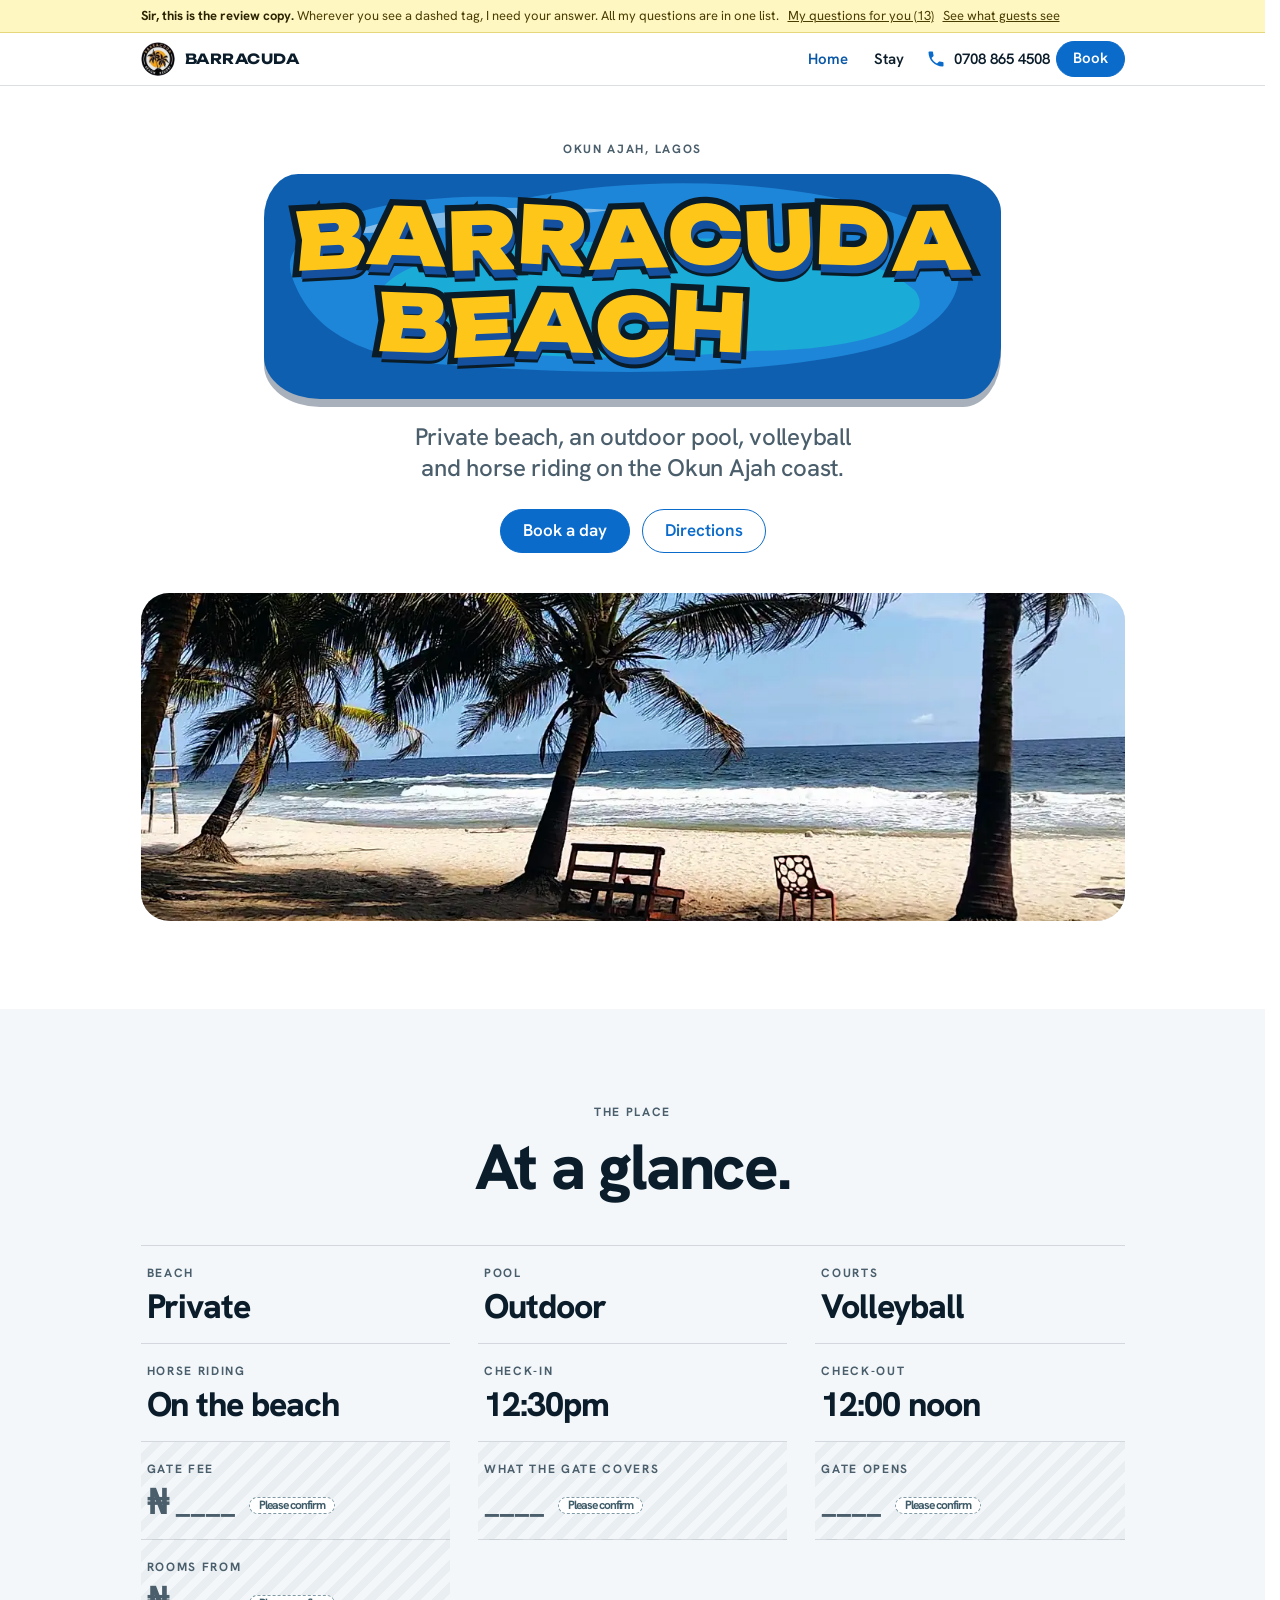
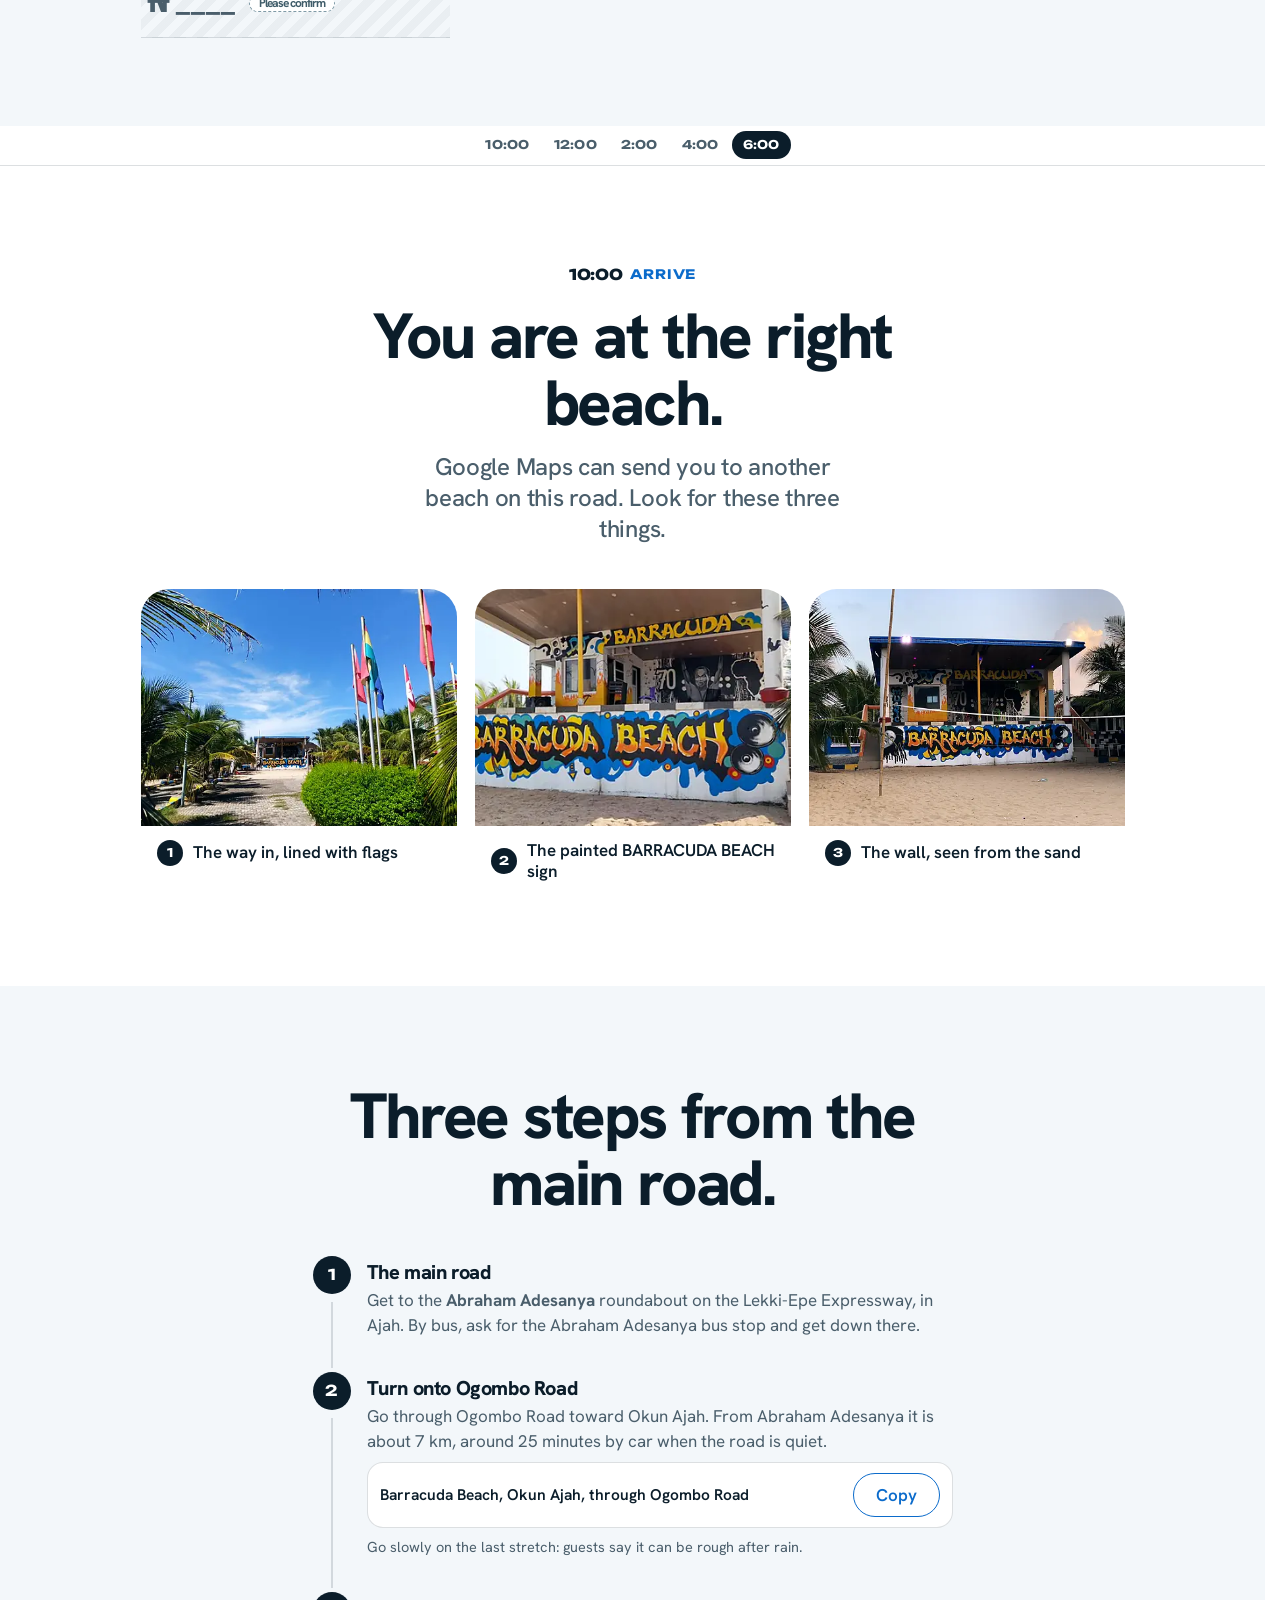
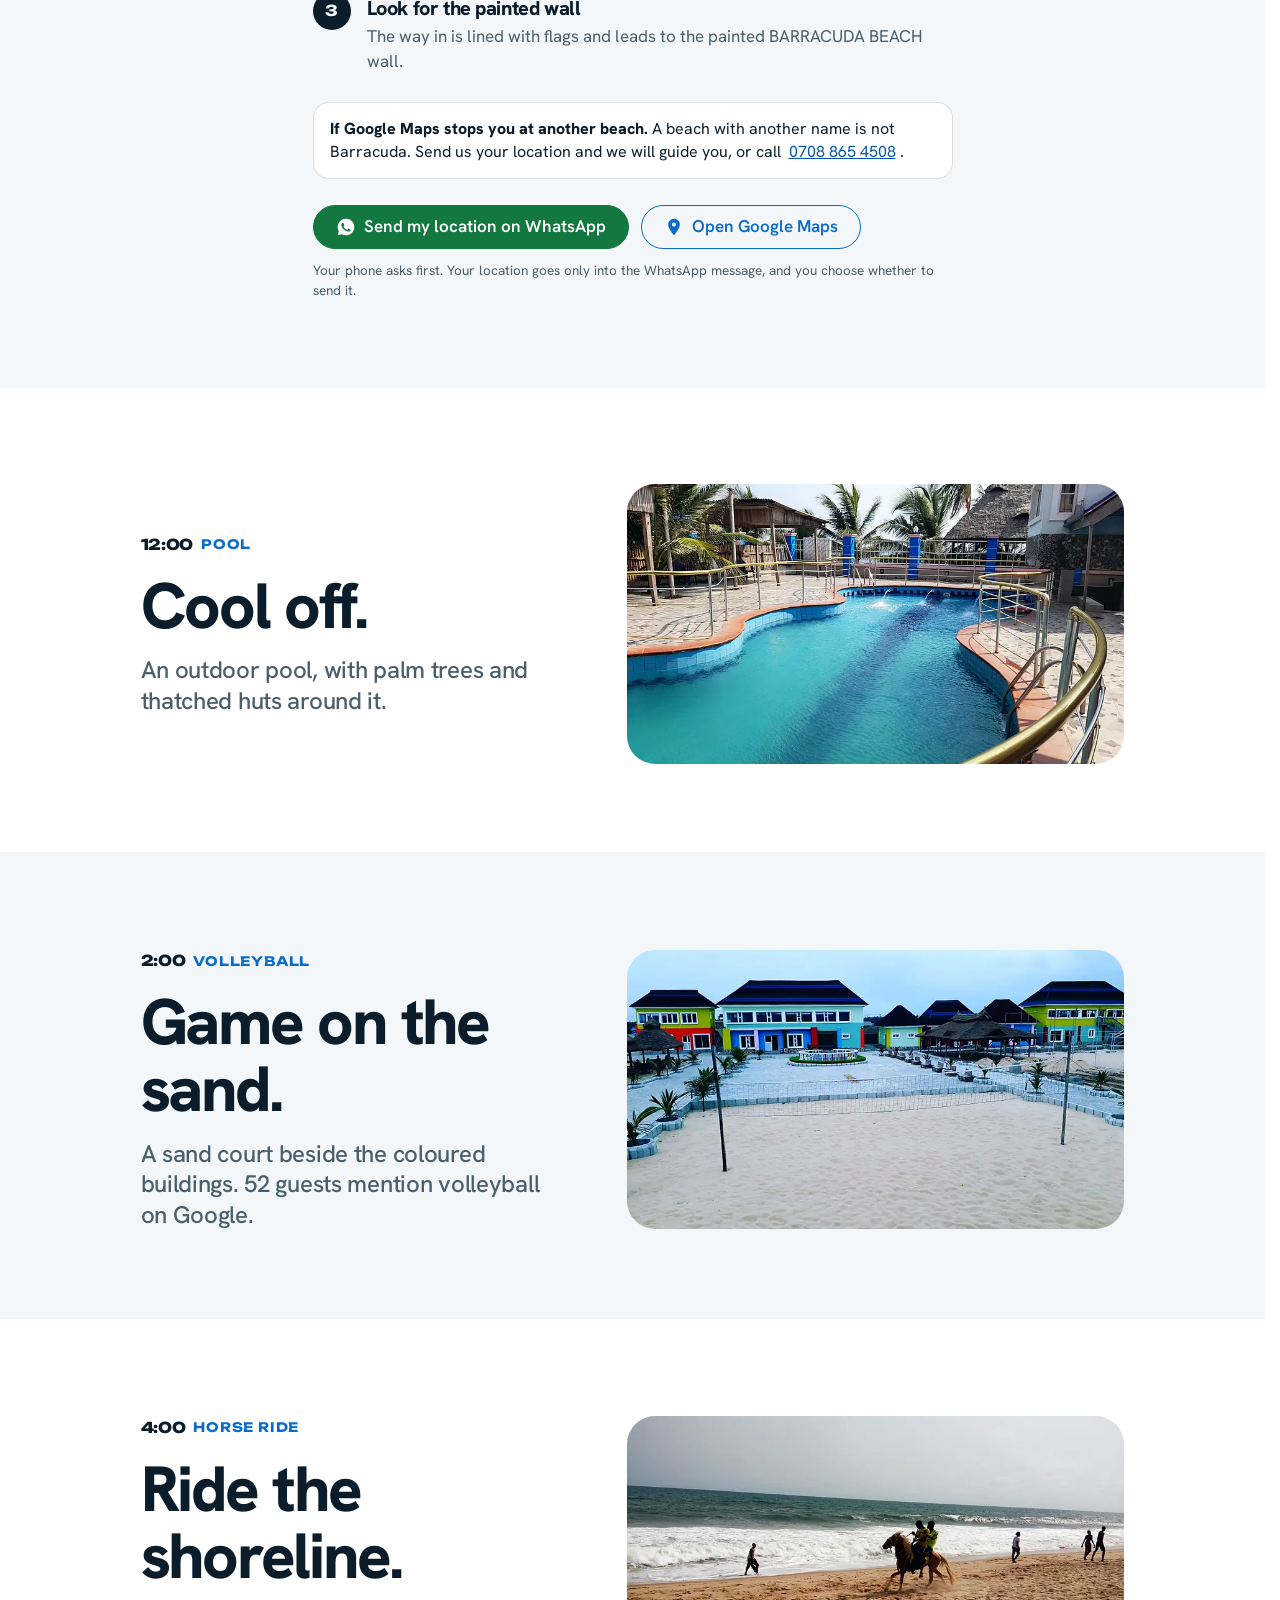
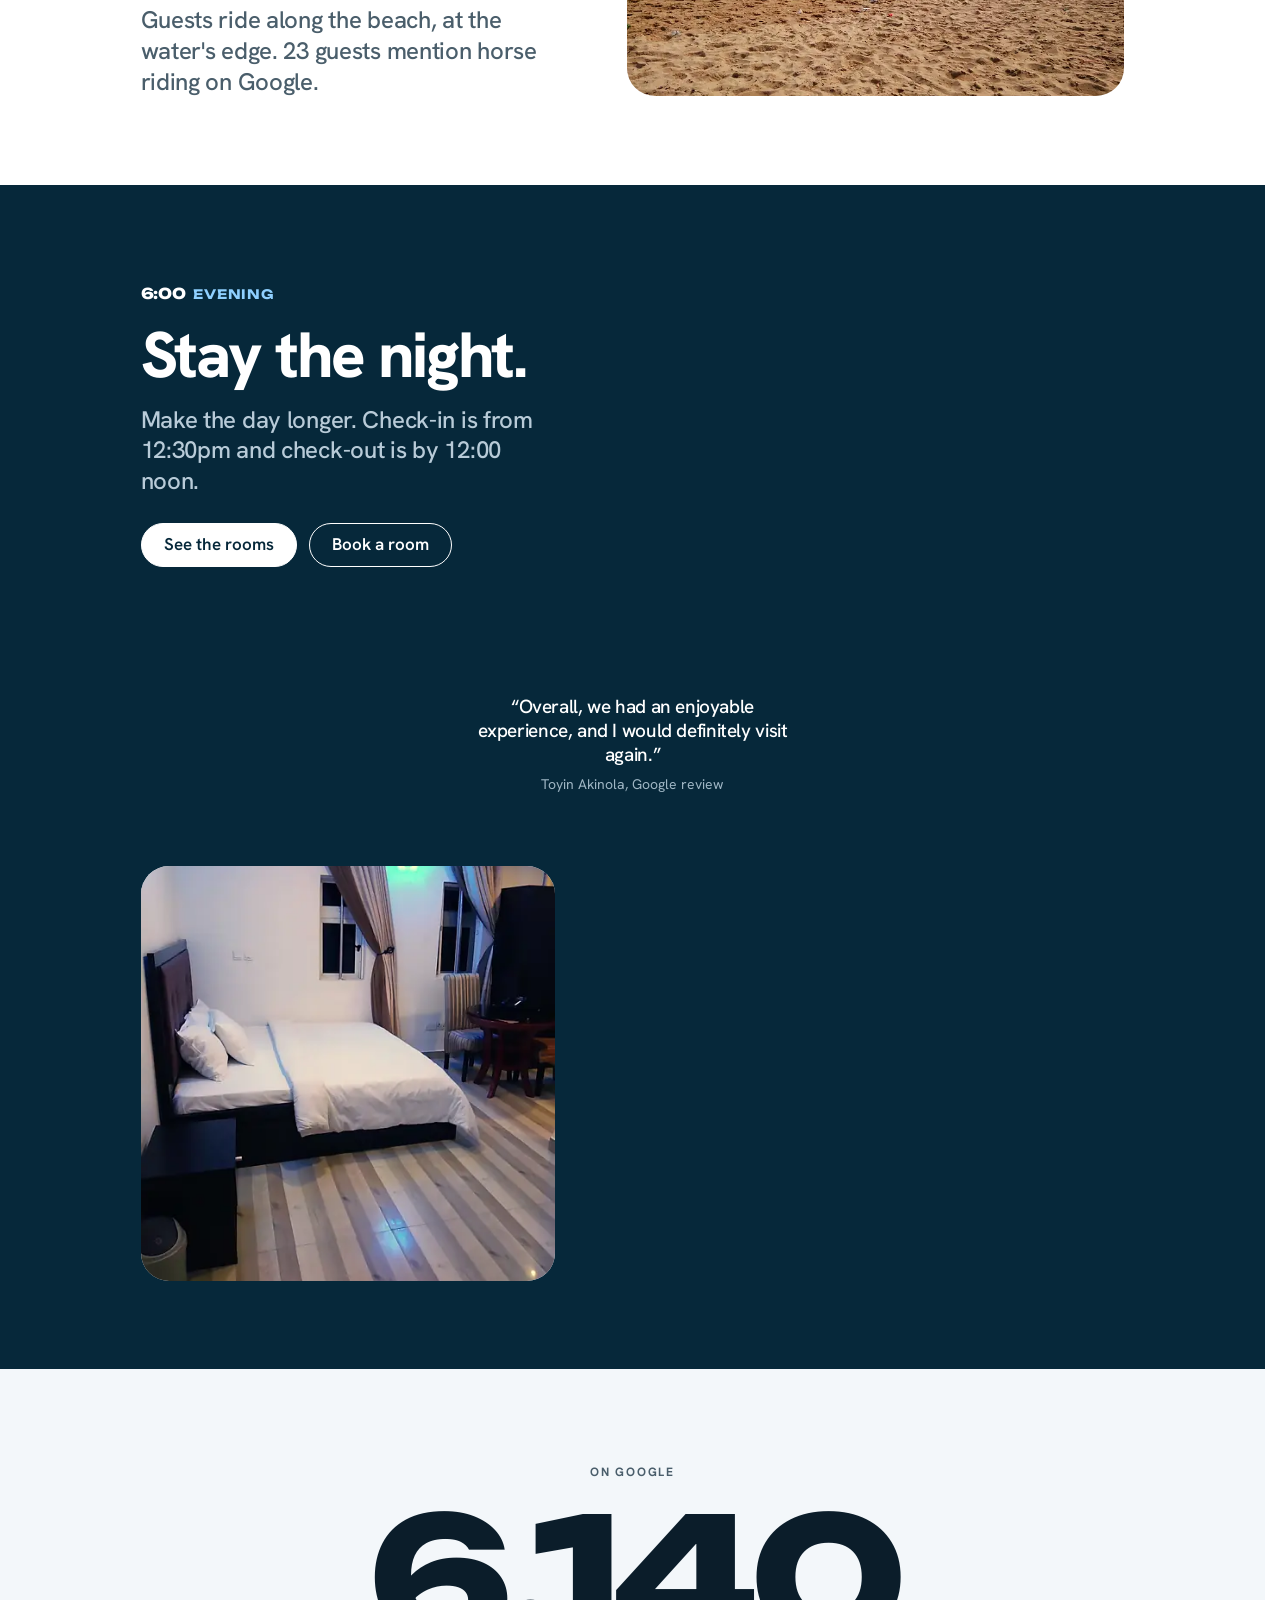
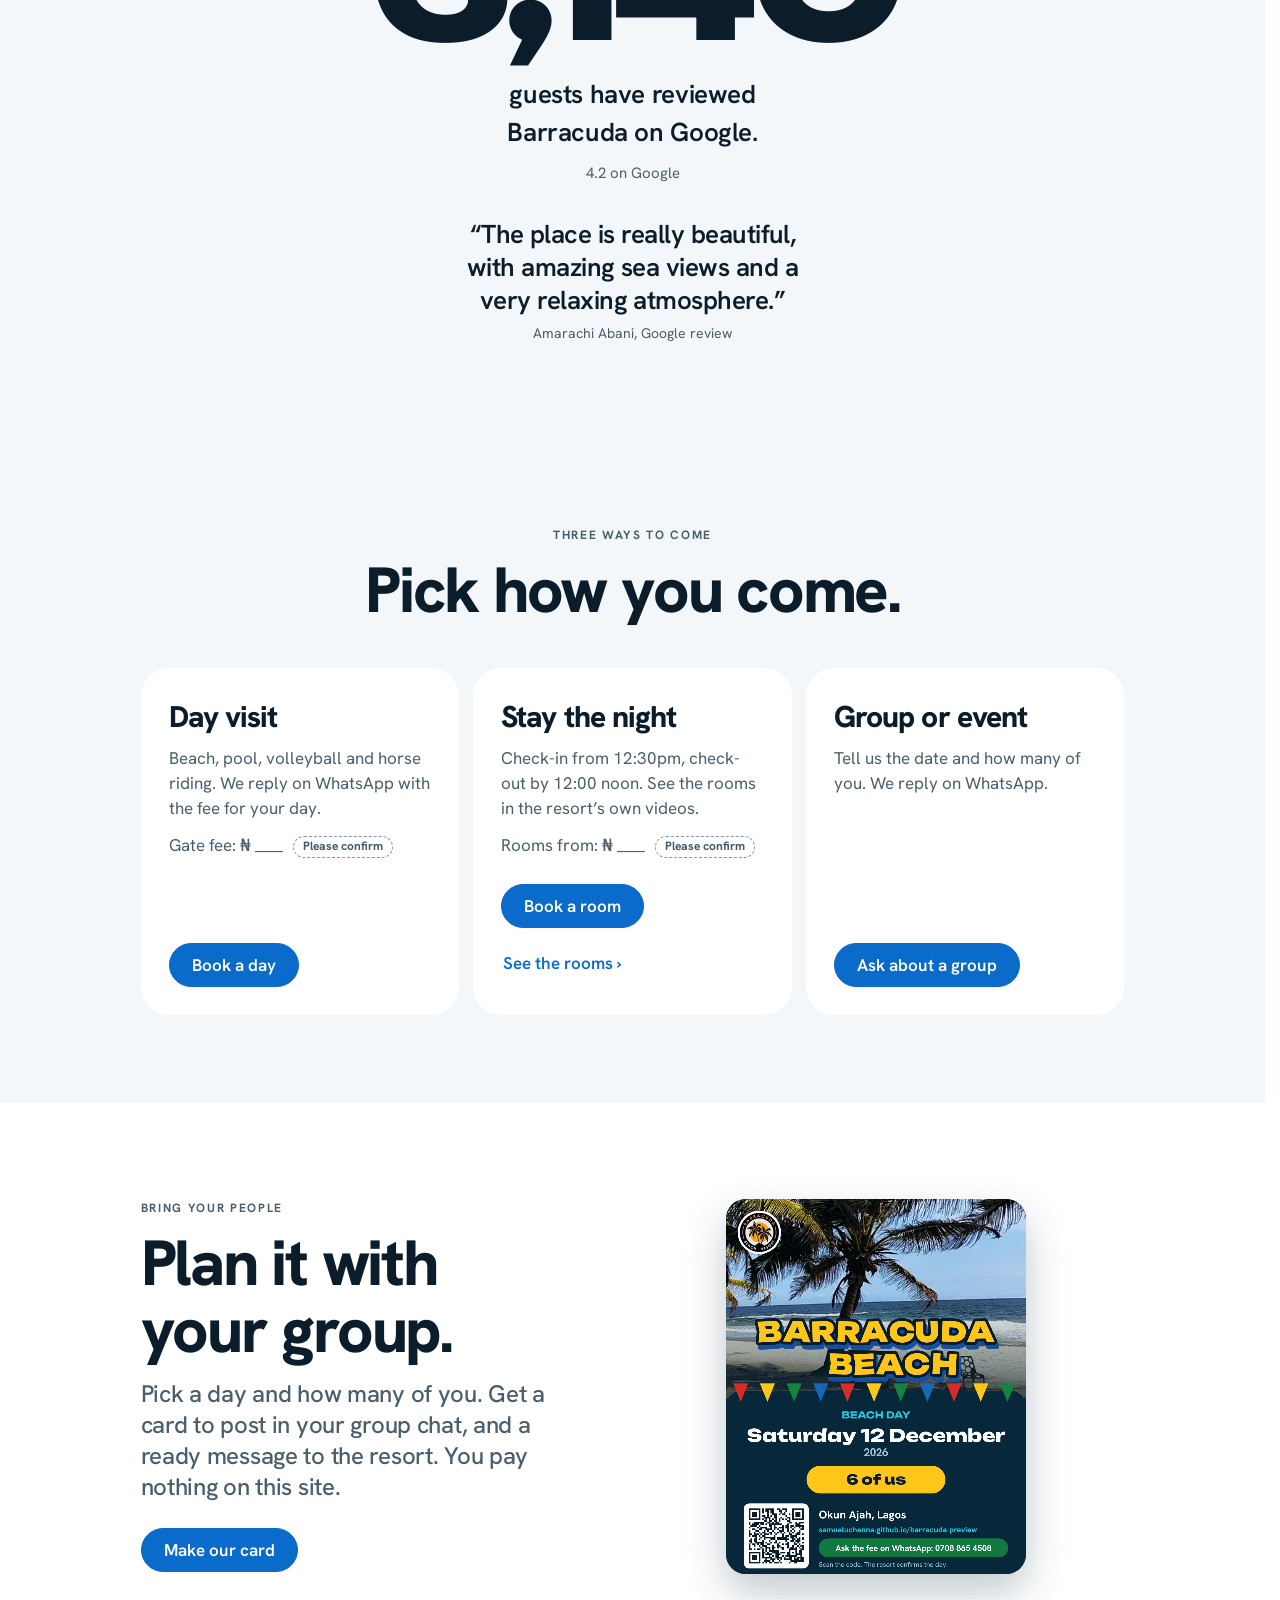
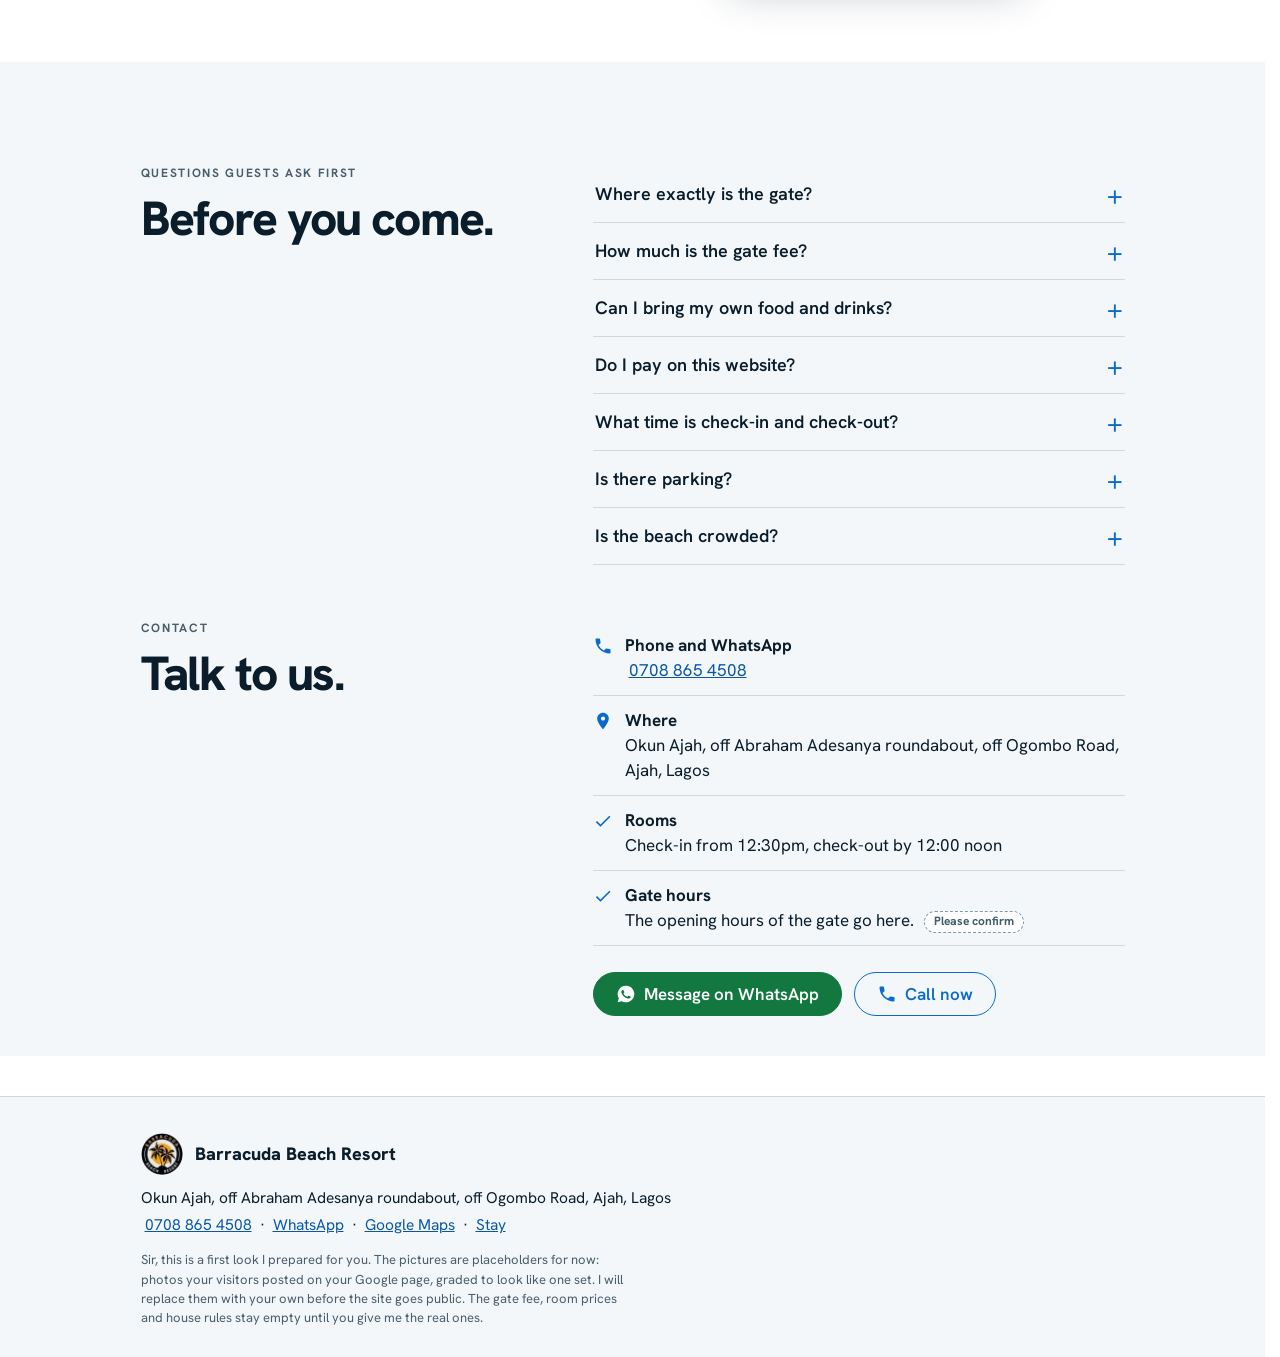
==== commit 9a3c1e8c: "Barracuda preview v6: home picture shows the sea and the beach Co-Authored-By: Claude Sonnet 5.5 <no" ====
--- a/review-x7k2/index.html
+++ b/review-x7k2/index.html
@@ -12,9 +12,9 @@
 <link rel="preload" href="assets/fonts/hanken-grotesk.woff2" as="font" type="font/woff2" crossorigin>
 <link rel="preload" href="assets/fonts/unbounded.woff2" as="font" type="font/woff2" crossorigin>
 <link rel="preload" as="image" fetchpriority="high" imagesrcset="assets/img5/hero-640.webp 640w, assets/img5/hero-828.webp 828w, assets/img5/hero-1280.webp 1280w" imagesizes="(min-width:900px) 1024px, 92vw">
-<link rel="stylesheet" href="assets/calm.css?v=1793516408">
+<link rel="stylesheet" href="assets/calm.css?v=1793519778">
 <script>document.documentElement.classList.add('js');try{var s=sessionStorage;if(/[?&]intro=1/.test(location.search)||!s.bbseen&&!location.hash)document.documentElement.classList.add('intro');s.bbseen=1}catch(e){}</script>
-<script src="assets/wall.js?v=1793516408" defer></script>
+<script src="assets/wall.js?v=1793519778" defer></script>
 </head>
 <body>
 <button type="button" class="skip">Skip to main content</button>
@@ -27,7 +27,7 @@
 <div class="hr"><a class="hcall" href="tel:07088654508" aria-label="Call 0708 865 4508"><svg viewBox="0 0 24 24" aria-hidden="true"><path d="M6.62 10.79c1.44 2.83 3.76 5.14 6.59 6.59l2.2-2.2c.27-.27.67-.36 1.02-.24 1.12.37 2.33.57 3.57.57.55 0 1 .45 1 1V20c0 .55-.45 1-1 1-9.39 0-17-7.61-17-17 0-.55.45-1 1-1h3.5c.55 0 1 .45 1 1 0 1.25.2 2.45.57 3.57.11.35.03.74-.25 1.02l-2.2 2.2z"/></svg><b>0708 865 4508</b></a><button type="button" class="pill hbook" data-open="book">Book</button></div>
 </div></header>
 <main id="main" tabindex="-1">
-<section class="hero"><div class="wrap"><p class="lab">Okun Ajah, Lagos</p><h1 class="wallh"><span class="sr">Barracuda Beach</span><span class="paint" aria-hidden="true"><svg class="cloud" viewBox="0 0 360 150" preserveAspectRatio="none" aria-hidden="true"><path d="M14 70C4 38 52 10 128 16C196 -2 268 6 316 30C352 50 346 100 300 116C244 136 160 134 96 128C42 124 22 100 14 70Z"/><path class="b" d="M60 96C40 70 92 40 170 46C240 36 298 52 318 78C330 100 292 118 240 118C170 126 96 126 60 96Z"/><path class="w" d="M40 40C70 24 120 20 170 24C130 30 80 38 40 40Z"/></svg><span class="ln"><span class="l" style="--i:0;--r:-3deg;--y:0.03em">B</span><span class="l" style="--i:1;--r:2deg;--y:-0.02em">A</span><span class="l" style="--i:2;--r:-1.5deg;--y:0.04em">R</span><span class="l" style="--i:3;--r:3deg;--y:-0.03em">R</span><span class="l" style="--i:4;--r:-2deg;--y:0.02em">A</span><span class="l" style="--i:5;--r:1.5deg;--y:-0.04em">C</span><span class="l" style="--i:6;--r:-2.5deg;--y:0.03em">U</span><span class="l" style="--i:7;--r:2deg;--y:-0.02em">D</span><span class="l" style="--i:8;--r:-1deg;--y:0.04em">A</span></span><span class="ln"><span class="l" style="--i:9;--r:2deg;--y:-0.02em">B</span><span class="l" style="--i:10;--r:-2.5deg;--y:0.03em">E</span><span class="l" style="--i:11;--r:1.5deg;--y:-0.03em">A</span><span class="l" style="--i:12;--r:-1.5deg;--y:0.02em">C</span><span class="l" style="--i:13;--r:3deg;--y:-0.04em">H</span></span></span></h1><p class="sub">Private beach, an outdoor pool, volleyball and horse riding on the Okun Ajah coast.</p><div class="acts"><button type="button" class="pill" data-open="book">Book a day</button><button type="button" class="pill o" data-open="route">Directions</button></div><div class="frame"><img src="assets/img5/hero-828.webp" srcset="assets/img5/hero-640.webp 640w, assets/img5/hero-828.webp 828w, assets/img5/hero-1280.webp 1280w" sizes="(min-width:900px) 1024px, 92vw" width="1280" height="720" alt="Palm trees on the beach with waves rolling in and a wooden bench on the sand" fetchpriority="high"></div></div></section><section class="tile alt"><div class="wrap"><p class="lab">The place</p><h2>At a glance.</h2><dl class="spec"><div><dt>Beach</dt><dd>Private</dd></div><div><dt>Pool</dt><dd>Outdoor</dd></div><div><dt>Courts</dt><dd>Volleyball</dd></div><div><dt>Horse riding</dt><dd>On the beach</dd></div><div><dt>Check-in</dt><dd>12:30pm</dd></div><div><dt>Check-out</dt><dd>12:00 noon</dd></div><div class="slot rv-only"><dt>Gate fee</dt><dd>&#8358; ____ <span class="chip">Please confirm</span></dd></div><div class="slot rv-only"><dt>What the gate covers</dt><dd>____ <span class="chip">Please confirm</span></dd></div><div class="slot rv-only"><dt>Gate opens</dt><dd>____ <span class="chip">Please confirm</span></dd></div><div class="slot rv-only"><dt>Rooms from</dt><dd>&#8358; ____ <span class="chip">Please confirm</span></dd></div></dl></div></section><div class="day"><div class="stopbar" aria-hidden="true"><i data-s="arrive">10:00</i><i data-s="pool">12:00</i><i data-s="volley">2:00</i><i data-s="horse">4:00</i><i data-s="dusk">6:00</i></div><section class="tile  stop" data-stop="arrive"><div class="wrap"><p class="clock"><b>10:00</b>Arrive</p><h2>You are at the right beach.</h2><p class="sub">Google Maps can send you to another beach on this road. Look for these three things.</p><div class="looks" role="list" tabindex="0" aria-label="Does it look like this? Swipe sideways"><figure class="look" role="listitem"><div><img src="assets/img5/flags-800.webp" srcset="assets/img5/flags-480.webp 480w, assets/img5/flags-800.webp 800w, assets/img5/flags-1080.webp 1080w" sizes="(min-width:900px) 330px, 74vw" width="1080" height="809" alt="A path lined with flags and palm trees leading to the painted beach bar" loading="lazy" decoding="async"></div><figcaption><i>1</i>The way in, lined with flags</figcaption></figure><figure class="look" role="listitem"><div><img src="assets/img5/sign-800.webp" srcset="assets/img5/sign-480.webp 480w, assets/img5/sign-800.webp 800w, assets/img5/sign-1200.webp 1200w" sizes="(min-width:900px) 330px, 74vw" width="1200" height="675" alt="The painted BARRACUDA BEACH sign on the beach bar" loading="lazy" decoding="async" style="object-position:30% 50%"></div><figcaption><i>2</i>The painted BARRACUDA BEACH sign</figcaption></figure><figure class="look" role="listitem"><div><img src="assets/img5/wall-800.webp" srcset="assets/img5/wall-480.webp 480w, assets/img5/wall-800.webp 800w, assets/img5/wall-1200.webp 1200w" sizes="(min-width:900px) 330px, 74vw" width="1200" height="900" alt="The painted wall of the beach bar, seen from the sand" loading="lazy" decoding="async" style="object-position:50% 40%"></div><figcaption><i>3</i>The wall, seen from the sand</figcaption></figure></div></div></section><section class="tile alt stop" data-stop="steps"><div class="wrap"><h2>Three steps from the main road.</h2><div class="steps"><ol class="route"><li><span class="dot">1</span><div><h3>The main road</h3><p>Get to the <b>Abraham Adesanya</b> roundabout on the Lekki-Epe Expressway, in Ajah. By bus, ask for the Abraham Adesanya bus stop and get down there.</p></div></li><li><span class="dot">2</span><div><h3>Turn onto Ogombo Road</h3><p>Go through Ogombo Road toward Okun Ajah. From Abraham Adesanya it is about 7 km, around 25 minutes by car when the road is quiet.</p><div class="say"><q class="sayText">Barracuda Beach, Okun Ajah, through Ogombo Road</q><button class="btn line copySay" type="button">Copy</button></div><p class="tip">Go slowly on the last stretch: guests say it can be rough after rain.</p></div></li><li><span class="dot">3</span><div><h3>Look for the painted wall</h3><p>The way in is lined with flags and leads to the painted BARRACUDA BEACH wall.</p></div></li></ol><div class="mapnote"><b>If Google Maps stops you at another beach.</b> A beach with another name is not Barracuda. Send us your location and we will guide you, or call <a href="tel:07088654508">0708 865 4508</a>.</div><div class="acts"><button type="button" class="btn wa" data-loc><svg viewBox="0 0 24 24" aria-hidden="true"><path d="M12 2a10 10 0 0 0-8.6 15.1L2 22l5-1.3A10 10 0 1 0 12 2zm5.2 14.2c-.2.6-1.2 1.2-1.7 1.2-.5.1-1 .2-3.3-.7-2.8-1.2-4.6-4-4.7-4.2-.1-.2-1.1-1.5-1.1-2.8 0-1.3.7-2 .9-2.2.2-.3.5-.3.7-.3h.5c.2 0 .4 0 .6.5l.8 2c.1.2.1.4 0 .5l-.3.5-.4.4c-.1.1-.3.3-.1.6.2.3.8 1.3 1.7 2.1 1.2 1 2.1 1.3 2.4 1.5.3.1.5.1.6-.1l.9-1.1c.2-.3.4-.2.6-.1l1.9.9c.3.1.5.2.5.3.1.2.1.6-.1 1.2z"/></svg> Send my location on WhatsApp</button><a class="btn line" href="https://www.google.com/maps/search/?api=1&query=Barracuda+Beach+Resort+Okun+Ajah+Lagos"><svg viewBox="0 0 24 24" aria-hidden="true"><path d="M12 2C8.13 2 5 5.13 5 9c0 5.25 7 13 7 13s7-7.75 7-13c0-3.87-3.13-7-7-7zm0 9.5c-1.38 0-2.5-1.12-2.5-2.5s1.12-2.5 2.5-2.5 2.5 1.12 2.5 2.5-1.12 2.5-2.5 2.5z"/></svg> Open Google Maps</a></div><p class="locnote">Your phone asks first. Your location goes only into the WhatsApp message, and you choose whether to send it.</p></div></div></section><section class="tile split stop" data-stop="pool"><div class="wrap"><div class="t"><p class="clock"><b>12:00</b>Pool</p><h2>Cool off.</h2><p class="sub">An outdoor pool, with palm trees and thatched huts around it.</p></div><div class="frame"><img src="assets/img5/pool-800.webp" srcset="assets/img5/pool-480.webp 480w, assets/img5/pool-800.webp 800w, assets/img5/pool-1200.webp 1200w" sizes="(min-width:900px) 560px, 92vw" width="1200" height="900" alt="The outdoor pool with a gold rail, palm trees and thatched huts" loading="lazy" decoding="async"></div></div></section><section class="tile alt split rev stop" data-stop="volley"><div class="wrap"><div class="t"><p class="clock"><b>2:00</b>Volleyball</p><h2>Game on the sand.</h2><p class="sub">A sand court beside the coloured buildings. 52 guests mention volleyball on Google.</p></div><div class="frame"><img src="assets/img5/courts-800.webp" srcset="assets/img5/courts-480.webp 480w, assets/img5/courts-800.webp 800w, assets/img5/courts-1032.webp 1032w" sizes="(min-width:900px) 560px, 92vw" width="1032" height="774" alt="A sand volleyball court with the coloured buildings behind" loading="lazy" decoding="async"></div></div></section><section class="tile split stop" data-stop="horse"><div class="wrap"><div class="t"><p class="clock"><b>4:00</b>Horse ride</p><h2>Ride the shoreline.</h2><p class="sub">Guests ride along the beach, at the water's edge. 23 guests mention horse riding on Google.</p></div><div class="frame"><img src="assets/img5/horse-800.webp" srcset="assets/img5/horse-480.webp 480w, assets/img5/horse-800.webp 800w, assets/img5/horse-1200.webp 1200w" sizes="(min-width:900px) 560px, 92vw" width="1200" height="900" alt="Two people riding a horse along the beach at the water edge" loading="lazy" decoding="async"></div></div></section><section class="tile dark split rev stop" data-stop="dusk"><div class="wrap"><div class="t"><p class="clock"><b>6:00</b>Evening</p><h2>Stay the night.</h2><p class="sub">Make the day longer. Check-in is from 12:30pm and check-out is by 12:00 noon.</p><div class="acts"><a class="pill" href="review-x7k2/rooms.html">See the rooms</a><button type="button" class="pill o" data-open="book" data-lane="room">Book a room</button></div></div><div class="frame crop narrow"><img src="assets/img5/room-800.webp" srcset="assets/img5/room-480.webp 480w, assets/img5/room-800.webp 800w, assets/img5/room-1200.webp 1200w" sizes="(min-width:900px) 440px, 92vw" width="1200" height="1600" alt="A bedroom with a made bed, pillows, curtains and a window" loading="lazy" decoding="async" style="object-position:50% 70%"></div><blockquote class="quote small"><p>&ldquo;Overall, we had an enjoyable experience, and I would definitely visit again.&rdquo;</p><footer>Toyin Akinola, Google review</footer></blockquote></div></section></div><section class="tile alt"><div class="wrap"><p class="lab">On Google</p><p class="big">6,140</p><p class="proofl">guests have reviewed Barracuda on Google.</p><p class="stars">4.2 on Google</p><blockquote class="quote"><p>&ldquo;The place is really beautiful, with amazing sea views and a very relaxing atmosphere.&rdquo;</p><footer>Amarachi Abani, Google review</footer></blockquote></div></section><section class="tile alt"><div class="wrap"><p class="lab">Three ways to come</p><h2>Pick how you come.</h2><div class="cards"><div class="card"><h3>Day visit</h3><p>Beach, pool, volleyball and horse riding. We reply on WhatsApp with the fee for your day.</p><p class="rv-only">Gate fee: &#8358; ____ <span class="chip">Please confirm</span></p><div class="acts"><button type="button" class="pill" data-open="book" data-lane="day">Book a day</button></div></div><div class="card"><h3>Stay the night</h3><p>Check-in from 12:30pm, check-out by 12:00 noon. See the rooms in the resort&rsquo;s own videos.</p><p class="rv-only">Rooms from: &#8358; ____ <span class="chip">Please confirm</span></p><div class="acts"><button type="button" class="pill" data-open="book" data-lane="room">Book a room</button><a class="lnk" href="review-x7k2/rooms.html">See the rooms</a></div></div><div class="card"><h3>Group or event</h3><p>Tell us the date and how many of you. We reply on WhatsApp.</p><div class="acts"><button type="button" class="pill" data-open="book" data-lane="event">Ask about a group</button></div></div></div></div></section><section class="tile s-night split"><div class="wrap"><div class="t"><p class="lab">Bring your people</p><h2>Plan it with your group.</h2><p class="sub">Pick a day and how many of you. Get a card to post in your group chat, and a ready message to the resort. You pay nothing on this site.</p><div class="acts"><button type="button" class="pill" data-open="share">Make our card</button></div></div><canvas class="cardprev" width="1080" height="1350" role="img" aria-label="An example beach day card with the painted Barracuda Beach name, a date, the group size and a QR code"></canvas></div></section><section class="qsec alt tile" style="text-align:left"><div class="wrap qgrid"><div><p class="lab">Questions guests ask first</p><h2>Before you come.</h2></div><div class="faq"><details><summary>Where exactly is the gate?</summary><p>Follow the three steps in the day above: the Abraham Adesanya roundabout, Ogombo Road, then the painted wall. If Google Maps stops you at a beach with another name, you are not at Barracuda. Send us your location and we will guide you.</p></details><details><summary>How much is the gate fee?</summary><p>Message us on WhatsApp and we reply with the fee for your day. <span class="chip">Please confirm</span></p></details><details><summary>Can I bring my own food and drinks?</summary><p>Ask us when you message, and we tell you the rule. <span class="chip">Please confirm</span></p></details><details><summary>Do I pay on this website?</summary><p>No. You send a request, we reply on WhatsApp and confirm the day. How you pay is agreed with the resort.</p></details><details><summary>What time is check-in and check-out?</summary><p>Check-in is from 12:30pm and check-out is by 12:00 noon.</p></details><details><summary>Is there parking?</summary><p>Free parking is listed on the resort's Google page.</p></details><details><summary>Is the beach crowded?</summary><p>45 guests on Google say it is not crowded. Busy days can differ, so ask when you send your request.</p></details></div></div><div class="wrap qgrid" style="padding-top:56px"><div><p class="lab">Contact</p><h2>Talk to us.</h2></div><div class="contact"><div class="row"><svg viewBox="0 0 24 24" aria-hidden="true"><path d="M6.62 10.79c1.44 2.83 3.76 5.14 6.59 6.59l2.2-2.2c.27-.27.67-.36 1.02-.24 1.12.37 2.33.57 3.57.57.55 0 1 .45 1 1V20c0 .55-.45 1-1 1-9.39 0-17-7.61-17-17 0-.55.45-1 1-1h3.5c.55 0 1 .45 1 1 0 1.25.2 2.45.57 3.57.11.35.03.74-.25 1.02l-2.2 2.2z"/></svg><div><b>Phone and WhatsApp</b><br><a href="tel:07088654508">0708 865 4508</a></div></div><div class="row"><svg viewBox="0 0 24 24" aria-hidden="true"><path d="M12 2C8.13 2 5 5.13 5 9c0 5.25 7 13 7 13s7-7.75 7-13c0-3.87-3.13-7-7-7zm0 9.5c-1.38 0-2.5-1.12-2.5-2.5s1.12-2.5 2.5-2.5 2.5 1.12 2.5 2.5-1.12 2.5-2.5 2.5z"/></svg><div><b>Where</b><br>Okun Ajah, off Abraham Adesanya roundabout, off Ogombo Road, Ajah, Lagos</div></div><div class="row"><svg viewBox="0 0 24 24" aria-hidden="true"><path d="M9 16.17 4.83 12l-1.42 1.41L9 19 21 7l-1.41-1.41z"/></svg><div><b>Rooms</b><br>Check-in from 12:30pm, check-out by 12:00 noon</div></div><div class="row rv-only"><svg viewBox="0 0 24 24" aria-hidden="true"><path d="M9 16.17 4.83 12l-1.42 1.41L9 19 21 7l-1.41-1.41z"/></svg><div><b>Gate hours</b><br>The opening hours of the gate go here. <span class="chip">Please confirm</span></div></div><div class="acts"><a class="btn wa" href="https://wa.me/2347088654508?text=Hello%20Barracuda%20Beach%20Resort.%20I%20have%20a%20question."><svg viewBox="0 0 24 24" aria-hidden="true"><path d="M12 2a10 10 0 0 0-8.6 15.1L2 22l5-1.3A10 10 0 1 0 12 2zm5.2 14.2c-.2.6-1.2 1.2-1.7 1.2-.5.1-1 .2-3.3-.7-2.8-1.2-4.6-4-4.7-4.2-.1-.2-1.1-1.5-1.1-2.8 0-1.3.7-2 .9-2.2.2-.3.5-.3.7-.3h.5c.2 0 .4 0 .6.5l.8 2c.1.2.1.4 0 .5l-.3.5-.4.4c-.1.1-.3.3-.1.6.2.3.8 1.3 1.7 2.1 1.2 1 2.1 1.3 2.4 1.5.3.1.5.1.6-.1l.9-1.1c.2-.3.4-.2.6-.1l1.9.9c.3.1.5.2.5.3.1.2.1.6-.1 1.2z"/></svg> Message on WhatsApp</a><a class="btn line" href="tel:07088654508"><svg viewBox="0 0 24 24" aria-hidden="true"><path d="M6.62 10.79c1.44 2.83 3.76 5.14 6.59 6.59l2.2-2.2c.27-.27.67-.36 1.02-.24 1.12.37 2.33.57 3.57.57.55 0 1 .45 1 1V20c0 .55-.45 1-1 1-9.39 0-17-7.61-17-17 0-.55.45-1 1-1h3.5c.55 0 1 .45 1 1 0 1.25.2 2.45.57 3.57.11.35.03.74-.25 1.02l-2.2 2.2z"/></svg> Call now</a></div></div></div></section>
+<section class="hero"><div class="wrap"><p class="lab">Okun Ajah, Lagos</p><h1 class="wallh"><span class="sr">Barracuda Beach</span><span class="paint" aria-hidden="true"><svg class="cloud" viewBox="0 0 360 150" preserveAspectRatio="none" aria-hidden="true"><path d="M14 70C4 38 52 10 128 16C196 -2 268 6 316 30C352 50 346 100 300 116C244 136 160 134 96 128C42 124 22 100 14 70Z"/><path class="b" d="M60 96C40 70 92 40 170 46C240 36 298 52 318 78C330 100 292 118 240 118C170 126 96 126 60 96Z"/><path class="w" d="M40 40C70 24 120 20 170 24C130 30 80 38 40 40Z"/></svg><span class="ln"><span class="l" style="--i:0;--r:-3deg;--y:0.03em">B</span><span class="l" style="--i:1;--r:2deg;--y:-0.02em">A</span><span class="l" style="--i:2;--r:-1.5deg;--y:0.04em">R</span><span class="l" style="--i:3;--r:3deg;--y:-0.03em">R</span><span class="l" style="--i:4;--r:-2deg;--y:0.02em">A</span><span class="l" style="--i:5;--r:1.5deg;--y:-0.04em">C</span><span class="l" style="--i:6;--r:-2.5deg;--y:0.03em">U</span><span class="l" style="--i:7;--r:2deg;--y:-0.02em">D</span><span class="l" style="--i:8;--r:-1deg;--y:0.04em">A</span></span><span class="ln"><span class="l" style="--i:9;--r:2deg;--y:-0.02em">B</span><span class="l" style="--i:10;--r:-2.5deg;--y:0.03em">E</span><span class="l" style="--i:11;--r:1.5deg;--y:-0.03em">A</span><span class="l" style="--i:12;--r:-1.5deg;--y:0.02em">C</span><span class="l" style="--i:13;--r:3deg;--y:-0.04em">H</span></span></span></h1><p class="sub">Private beach, an outdoor pool, volleyball and horse riding on the Okun Ajah coast.</p><div class="acts"><button type="button" class="pill" data-open="book">Book a day</button><button type="button" class="pill o" data-open="route">Directions</button></div><div class="frame"><img src="assets/img5/hero-828.webp" srcset="assets/img5/hero-640.webp 640w, assets/img5/hero-828.webp 828w, assets/img5/hero-1280.webp 1280w" sizes="(min-width:900px) 1024px, 92vw" width="1280" height="501" alt="Palm trees on the beach with waves rolling in and a wooden bench on the sand" fetchpriority="high"></div></div></section><section class="tile alt"><div class="wrap"><p class="lab">The place</p><h2>At a glance.</h2><dl class="spec"><div><dt>Beach</dt><dd>Private</dd></div><div><dt>Pool</dt><dd>Outdoor</dd></div><div><dt>Courts</dt><dd>Volleyball</dd></div><div><dt>Horse riding</dt><dd>On the beach</dd></div><div><dt>Check-in</dt><dd>12:30pm</dd></div><div><dt>Check-out</dt><dd>12:00 noon</dd></div><div class="slot rv-only"><dt>Gate fee</dt><dd>&#8358; ____ <span class="chip">Please confirm</span></dd></div><div class="slot rv-only"><dt>What the gate covers</dt><dd>____ <span class="chip">Please confirm</span></dd></div><div class="slot rv-only"><dt>Gate opens</dt><dd>____ <span class="chip">Please confirm</span></dd></div><div class="slot rv-only"><dt>Rooms from</dt><dd>&#8358; ____ <span class="chip">Please confirm</span></dd></div></dl></div></section><div class="day"><div class="stopbar" aria-hidden="true"><i data-s="arrive">10:00</i><i data-s="pool">12:00</i><i data-s="volley">2:00</i><i data-s="horse">4:00</i><i data-s="dusk">6:00</i></div><section class="tile  stop" data-stop="arrive"><div class="wrap"><p class="clock"><b>10:00</b>Arrive</p><h2>You are at the right beach.</h2><p class="sub">Google Maps can send you to another beach on this road. Look for these three things.</p><div class="looks" role="list" tabindex="0" aria-label="Does it look like this? Swipe sideways"><figure class="look" role="listitem"><div><img src="assets/img5/flags-800.webp" srcset="assets/img5/flags-480.webp 480w, assets/img5/flags-800.webp 800w, assets/img5/flags-1080.webp 1080w" sizes="(min-width:900px) 330px, 74vw" width="1080" height="809" alt="A path lined with flags and palm trees leading to the painted beach bar" loading="lazy" decoding="async"></div><figcaption><i>1</i>The way in, lined with flags</figcaption></figure><figure class="look" role="listitem"><div><img src="assets/img5/sign-800.webp" srcset="assets/img5/sign-480.webp 480w, assets/img5/sign-800.webp 800w, assets/img5/sign-1200.webp 1200w" sizes="(min-width:900px) 330px, 74vw" width="1200" height="675" alt="The painted BARRACUDA BEACH sign on the beach bar" loading="lazy" decoding="async" style="object-position:30% 50%"></div><figcaption><i>2</i>The painted BARRACUDA BEACH sign</figcaption></figure><figure class="look" role="listitem"><div><img src="assets/img5/wall-800.webp" srcset="assets/img5/wall-480.webp 480w, assets/img5/wall-800.webp 800w, assets/img5/wall-1200.webp 1200w" sizes="(min-width:900px) 330px, 74vw" width="1200" height="900" alt="The painted wall of the beach bar, seen from the sand" loading="lazy" decoding="async" style="object-position:50% 40%"></div><figcaption><i>3</i>The wall, seen from the sand</figcaption></figure></div></div></section><section class="tile alt stop" data-stop="steps"><div class="wrap"><h2>Three steps from the main road.</h2><div class="steps"><ol class="route"><li><span class="dot">1</span><div><h3>The main road</h3><p>Get to the <b>Abraham Adesanya</b> roundabout on the Lekki-Epe Expressway, in Ajah. By bus, ask for the Abraham Adesanya bus stop and get down there.</p></div></li><li><span class="dot">2</span><div><h3>Turn onto Ogombo Road</h3><p>Go through Ogombo Road toward Okun Ajah. From Abraham Adesanya it is about 7 km, around 25 minutes by car when the road is quiet.</p><div class="say"><q class="sayText">Barracuda Beach, Okun Ajah, through Ogombo Road</q><button class="btn line copySay" type="button">Copy</button></div><p class="tip">Go slowly on the last stretch: guests say it can be rough after rain.</p></div></li><li><span class="dot">3</span><div><h3>Look for the painted wall</h3><p>The way in is lined with flags and leads to the painted BARRACUDA BEACH wall.</p></div></li></ol><div class="mapnote"><b>If Google Maps stops you at another beach.</b> A beach with another name is not Barracuda. Send us your location and we will guide you, or call <a href="tel:07088654508">0708 865 4508</a>.</div><div class="acts"><button type="button" class="btn wa" data-loc><svg viewBox="0 0 24 24" aria-hidden="true"><path d="M12 2a10 10 0 0 0-8.6 15.1L2 22l5-1.3A10 10 0 1 0 12 2zm5.2 14.2c-.2.6-1.2 1.2-1.7 1.2-.5.1-1 .2-3.3-.7-2.8-1.2-4.6-4-4.7-4.2-.1-.2-1.1-1.5-1.1-2.8 0-1.3.7-2 .9-2.2.2-.3.5-.3.7-.3h.5c.2 0 .4 0 .6.5l.8 2c.1.2.1.4 0 .5l-.3.5-.4.4c-.1.1-.3.3-.1.6.2.3.8 1.3 1.7 2.1 1.2 1 2.1 1.3 2.4 1.5.3.1.5.1.6-.1l.9-1.1c.2-.3.4-.2.6-.1l1.9.9c.3.1.5.2.5.3.1.2.1.6-.1 1.2z"/></svg> Send my location on WhatsApp</button><a class="btn line" href="https://www.google.com/maps/search/?api=1&query=Barracuda+Beach+Resort+Okun+Ajah+Lagos"><svg viewBox="0 0 24 24" aria-hidden="true"><path d="M12 2C8.13 2 5 5.13 5 9c0 5.25 7 13 7 13s7-7.75 7-13c0-3.87-3.13-7-7-7zm0 9.5c-1.38 0-2.5-1.12-2.5-2.5s1.12-2.5 2.5-2.5 2.5 1.12 2.5 2.5-1.12 2.5-2.5 2.5z"/></svg> Open Google Maps</a></div><p class="locnote">Your phone asks first. Your location goes only into the WhatsApp message, and you choose whether to send it.</p></div></div></section><section class="tile split stop" data-stop="pool"><div class="wrap"><div class="t"><p class="clock"><b>12:00</b>Pool</p><h2>Cool off.</h2><p class="sub">An outdoor pool, with palm trees and thatched huts around it.</p></div><div class="frame"><img src="assets/img5/pool-800.webp" srcset="assets/img5/pool-480.webp 480w, assets/img5/pool-800.webp 800w, assets/img5/pool-1200.webp 1200w" sizes="(min-width:900px) 560px, 92vw" width="1200" height="900" alt="The outdoor pool with a gold rail, palm trees and thatched huts" loading="lazy" decoding="async"></div></div></section><section class="tile alt split rev stop" data-stop="volley"><div class="wrap"><div class="t"><p class="clock"><b>2:00</b>Volleyball</p><h2>Game on the sand.</h2><p class="sub">A sand court beside the coloured buildings. 52 guests mention volleyball on Google.</p></div><div class="frame"><img src="assets/img5/courts-800.webp" srcset="assets/img5/courts-480.webp 480w, assets/img5/courts-800.webp 800w, assets/img5/courts-1032.webp 1032w" sizes="(min-width:900px) 560px, 92vw" width="1032" height="774" alt="A sand volleyball court with the coloured buildings behind" loading="lazy" decoding="async"></div></div></section><section class="tile split stop" data-stop="horse"><div class="wrap"><div class="t"><p class="clock"><b>4:00</b>Horse ride</p><h2>Ride the shoreline.</h2><p class="sub">Guests ride along the beach, at the water's edge. 23 guests mention horse riding on Google.</p></div><div class="frame"><img src="assets/img5/horse-800.webp" srcset="assets/img5/horse-480.webp 480w, assets/img5/horse-800.webp 800w, assets/img5/horse-1200.webp 1200w" sizes="(min-width:900px) 560px, 92vw" width="1200" height="900" alt="Two people riding a horse along the beach at the water edge" loading="lazy" decoding="async"></div></div></section><section class="tile dark split rev stop" data-stop="dusk"><div class="wrap"><div class="t"><p class="clock"><b>6:00</b>Evening</p><h2>Stay the night.</h2><p class="sub">Make the day longer. Check-in is from 12:30pm and check-out is by 12:00 noon.</p><div class="acts"><a class="pill" href="review-x7k2/rooms.html">See the rooms</a><button type="button" class="pill o" data-open="book" data-lane="room">Book a room</button></div></div><div class="frame crop narrow"><img src="assets/img5/room-800.webp" srcset="assets/img5/room-480.webp 480w, assets/img5/room-800.webp 800w, assets/img5/room-1200.webp 1200w" sizes="(min-width:900px) 440px, 92vw" width="1200" height="1600" alt="A bedroom with a made bed, pillows, curtains and a window" loading="lazy" decoding="async" style="object-position:50% 70%"></div><blockquote class="quote small"><p>&ldquo;Overall, we had an enjoyable experience, and I would definitely visit again.&rdquo;</p><footer>Toyin Akinola, Google review</footer></blockquote></div></section></div><section class="tile alt"><div class="wrap"><p class="lab">On Google</p><p class="big">6,140</p><p class="proofl">guests have reviewed Barracuda on Google.</p><p class="stars">4.2 on Google</p><blockquote class="quote"><p>&ldquo;The place is really beautiful, with amazing sea views and a very relaxing atmosphere.&rdquo;</p><footer>Amarachi Abani, Google review</footer></blockquote></div></section><section class="tile alt"><div class="wrap"><p class="lab">Three ways to come</p><h2>Pick how you come.</h2><div class="cards"><div class="card"><h3>Day visit</h3><p>Beach, pool, volleyball and horse riding. We reply on WhatsApp with the fee for your day.</p><p class="rv-only">Gate fee: &#8358; ____ <span class="chip">Please confirm</span></p><div class="acts"><button type="button" class="pill" data-open="book" data-lane="day">Book a day</button></div></div><div class="card"><h3>Stay the night</h3><p>Check-in from 12:30pm, check-out by 12:00 noon. See the rooms in the resort&rsquo;s own videos.</p><p class="rv-only">Rooms from: &#8358; ____ <span class="chip">Please confirm</span></p><div class="acts"><button type="button" class="pill" data-open="book" data-lane="room">Book a room</button><a class="lnk" href="review-x7k2/rooms.html">See the rooms</a></div></div><div class="card"><h3>Group or event</h3><p>Tell us the date and how many of you. We reply on WhatsApp.</p><div class="acts"><button type="button" class="pill" data-open="book" data-lane="event">Ask about a group</button></div></div></div></div></section><section class="tile s-night split"><div class="wrap"><div class="t"><p class="lab">Bring your people</p><h2>Plan it with your group.</h2><p class="sub">Pick a day and how many of you. Get a card to post in your group chat, and a ready message to the resort. You pay nothing on this site.</p><div class="acts"><button type="button" class="pill" data-open="share">Make our card</button></div></div><canvas class="cardprev" width="1080" height="1350" role="img" aria-label="An example beach day card with the painted Barracuda Beach name, a date, the group size and a QR code"></canvas></div></section><section class="qsec alt tile" style="text-align:left"><div class="wrap qgrid"><div><p class="lab">Questions guests ask first</p><h2>Before you come.</h2></div><div class="faq"><details><summary>Where exactly is the gate?</summary><p>Follow the three steps in the day above: the Abraham Adesanya roundabout, Ogombo Road, then the painted wall. If Google Maps stops you at a beach with another name, you are not at Barracuda. Send us your location and we will guide you.</p></details><details><summary>How much is the gate fee?</summary><p>Message us on WhatsApp and we reply with the fee for your day. <span class="chip">Please confirm</span></p></details><details><summary>Can I bring my own food and drinks?</summary><p>Ask us when you message, and we tell you the rule. <span class="chip">Please confirm</span></p></details><details><summary>Do I pay on this website?</summary><p>No. You send a request, we reply on WhatsApp and confirm the day. How you pay is agreed with the resort.</p></details><details><summary>What time is check-in and check-out?</summary><p>Check-in is from 12:30pm and check-out is by 12:00 noon.</p></details><details><summary>Is there parking?</summary><p>Free parking is listed on the resort's Google page.</p></details><details><summary>Is the beach crowded?</summary><p>45 guests on Google say it is not crowded. Busy days can differ, so ask when you send your request.</p></details></div></div><div class="wrap qgrid" style="padding-top:56px"><div><p class="lab">Contact</p><h2>Talk to us.</h2></div><div class="contact"><div class="row"><svg viewBox="0 0 24 24" aria-hidden="true"><path d="M6.62 10.79c1.44 2.83 3.76 5.14 6.59 6.59l2.2-2.2c.27-.27.67-.36 1.02-.24 1.12.37 2.33.57 3.57.57.55 0 1 .45 1 1V20c0 .55-.45 1-1 1-9.39 0-17-7.61-17-17 0-.55.45-1 1-1h3.5c.55 0 1 .45 1 1 0 1.25.2 2.45.57 3.57.11.35.03.74-.25 1.02l-2.2 2.2z"/></svg><div><b>Phone and WhatsApp</b><br><a href="tel:07088654508">0708 865 4508</a></div></div><div class="row"><svg viewBox="0 0 24 24" aria-hidden="true"><path d="M12 2C8.13 2 5 5.13 5 9c0 5.25 7 13 7 13s7-7.75 7-13c0-3.87-3.13-7-7-7zm0 9.5c-1.38 0-2.5-1.12-2.5-2.5s1.12-2.5 2.5-2.5 2.5 1.12 2.5 2.5-1.12 2.5-2.5 2.5z"/></svg><div><b>Where</b><br>Okun Ajah, off Abraham Adesanya roundabout, off Ogombo Road, Ajah, Lagos</div></div><div class="row"><svg viewBox="0 0 24 24" aria-hidden="true"><path d="M9 16.17 4.83 12l-1.42 1.41L9 19 21 7l-1.41-1.41z"/></svg><div><b>Rooms</b><br>Check-in from 12:30pm, check-out by 12:00 noon</div></div><div class="row rv-only"><svg viewBox="0 0 24 24" aria-hidden="true"><path d="M9 16.17 4.83 12l-1.42 1.41L9 19 21 7l-1.41-1.41z"/></svg><div><b>Gate hours</b><br>The opening hours of the gate go here. <span class="chip">Please confirm</span></div></div><div class="acts"><a class="btn wa" href="https://wa.me/2347088654508?text=Hello%20Barracuda%20Beach%20Resort.%20I%20have%20a%20question."><svg viewBox="0 0 24 24" aria-hidden="true"><path d="M12 2a10 10 0 0 0-8.6 15.1L2 22l5-1.3A10 10 0 1 0 12 2zm5.2 14.2c-.2.6-1.2 1.2-1.7 1.2-.5.1-1 .2-3.3-.7-2.8-1.2-4.6-4-4.7-4.2-.1-.2-1.1-1.5-1.1-2.8 0-1.3.7-2 .9-2.2.2-.3.5-.3.7-.3h.5c.2 0 .4 0 .6.5l.8 2c.1.2.1.4 0 .5l-.3.5-.4.4c-.1.1-.3.3-.1.6.2.3.8 1.3 1.7 2.1 1.2 1 2.1 1.3 2.4 1.5.3.1.5.1.6-.1l.9-1.1c.2-.3.4-.2.6-.1l1.9.9c.3.1.5.2.5.3.1.2.1.6-.1 1.2z"/></svg> Message on WhatsApp</a><a class="btn line" href="tel:07088654508"><svg viewBox="0 0 24 24" aria-hidden="true"><path d="M6.62 10.79c1.44 2.83 3.76 5.14 6.59 6.59l2.2-2.2c.27-.27.67-.36 1.02-.24 1.12.37 2.33.57 3.57.57.55 0 1 .45 1 1V20c0 .55-.45 1-1 1-9.39 0-17-7.61-17-17 0-.55.45-1 1-1h3.5c.55 0 1 .45 1 1 0 1.25.2 2.45.57 3.57.11.35.03.74-.25 1.02l-2.2 2.2z"/></svg> Call now</a></div></div></div></section>
 </main>
 <footer><div class="wrap">
 <div class="plate"><img src="assets/logo-barracuda-88.webp" width="42" height="42" alt="">Barracuda Beach Resort</div>
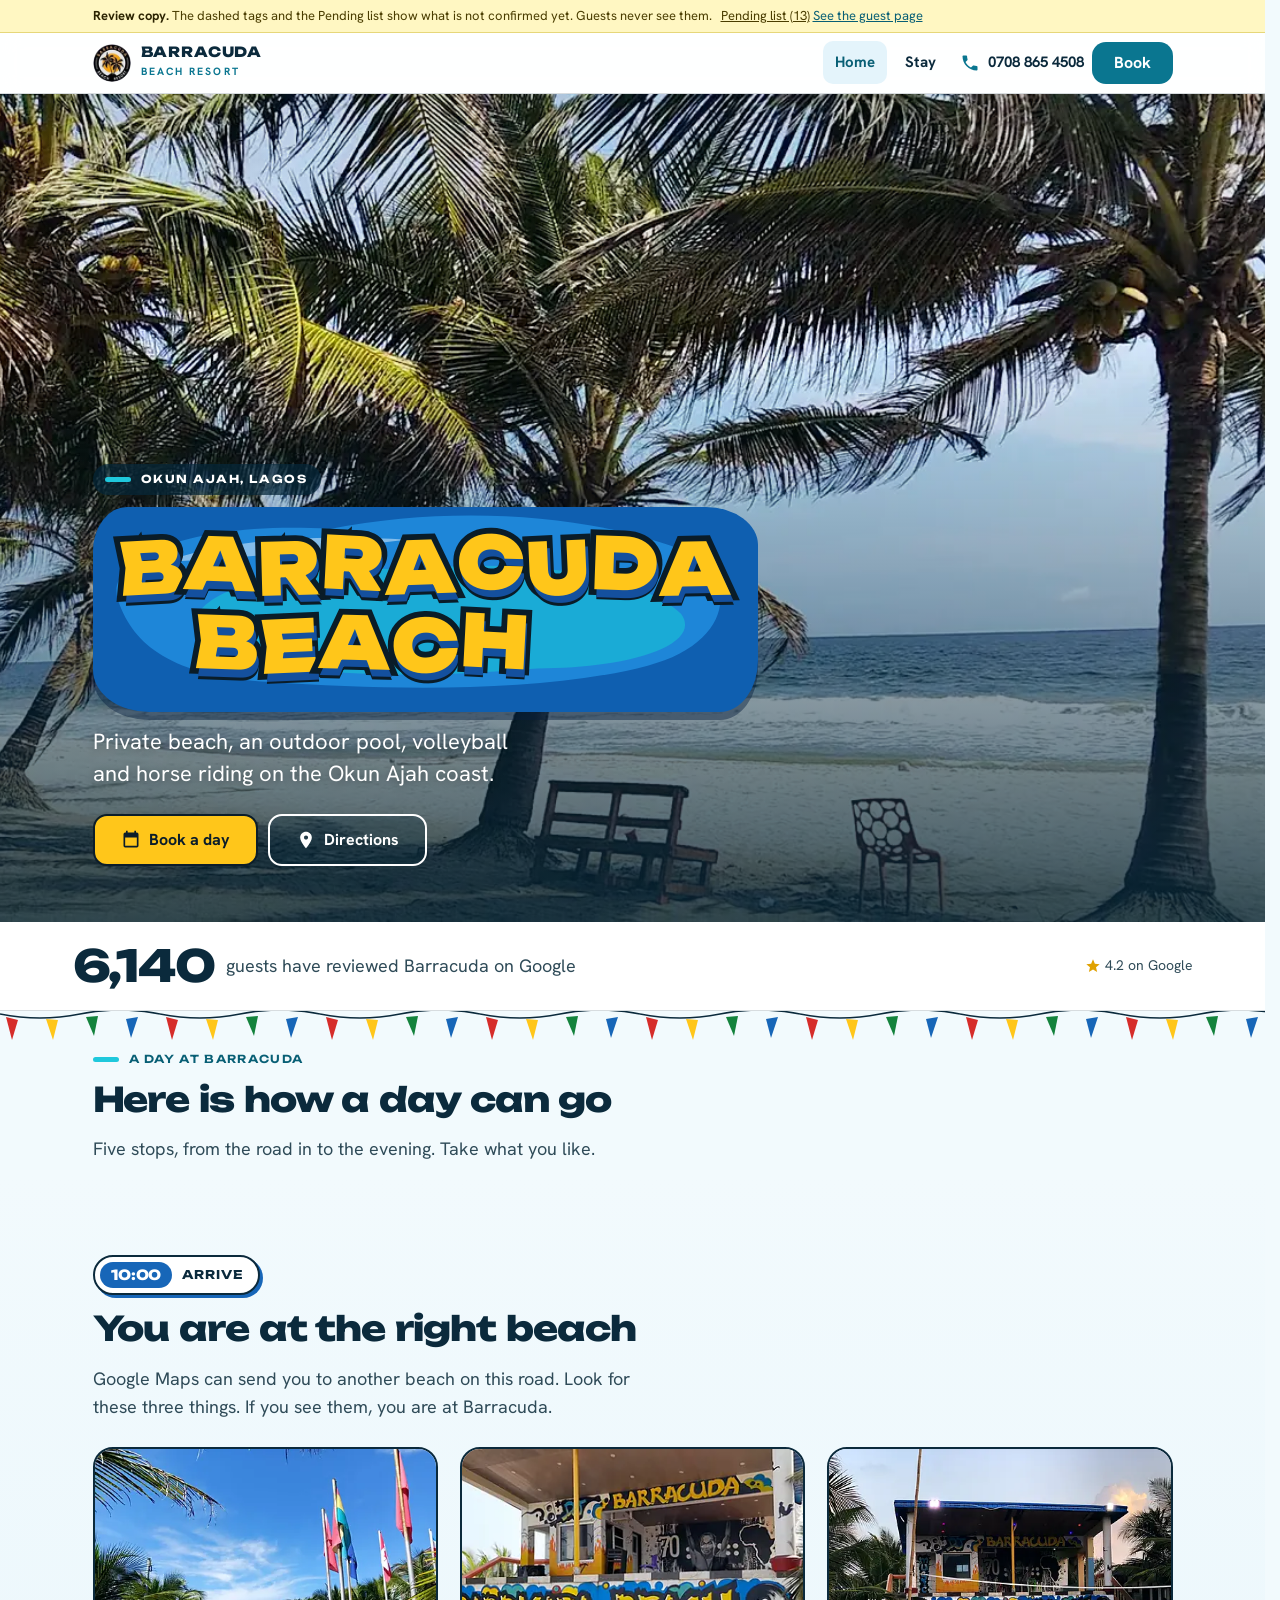
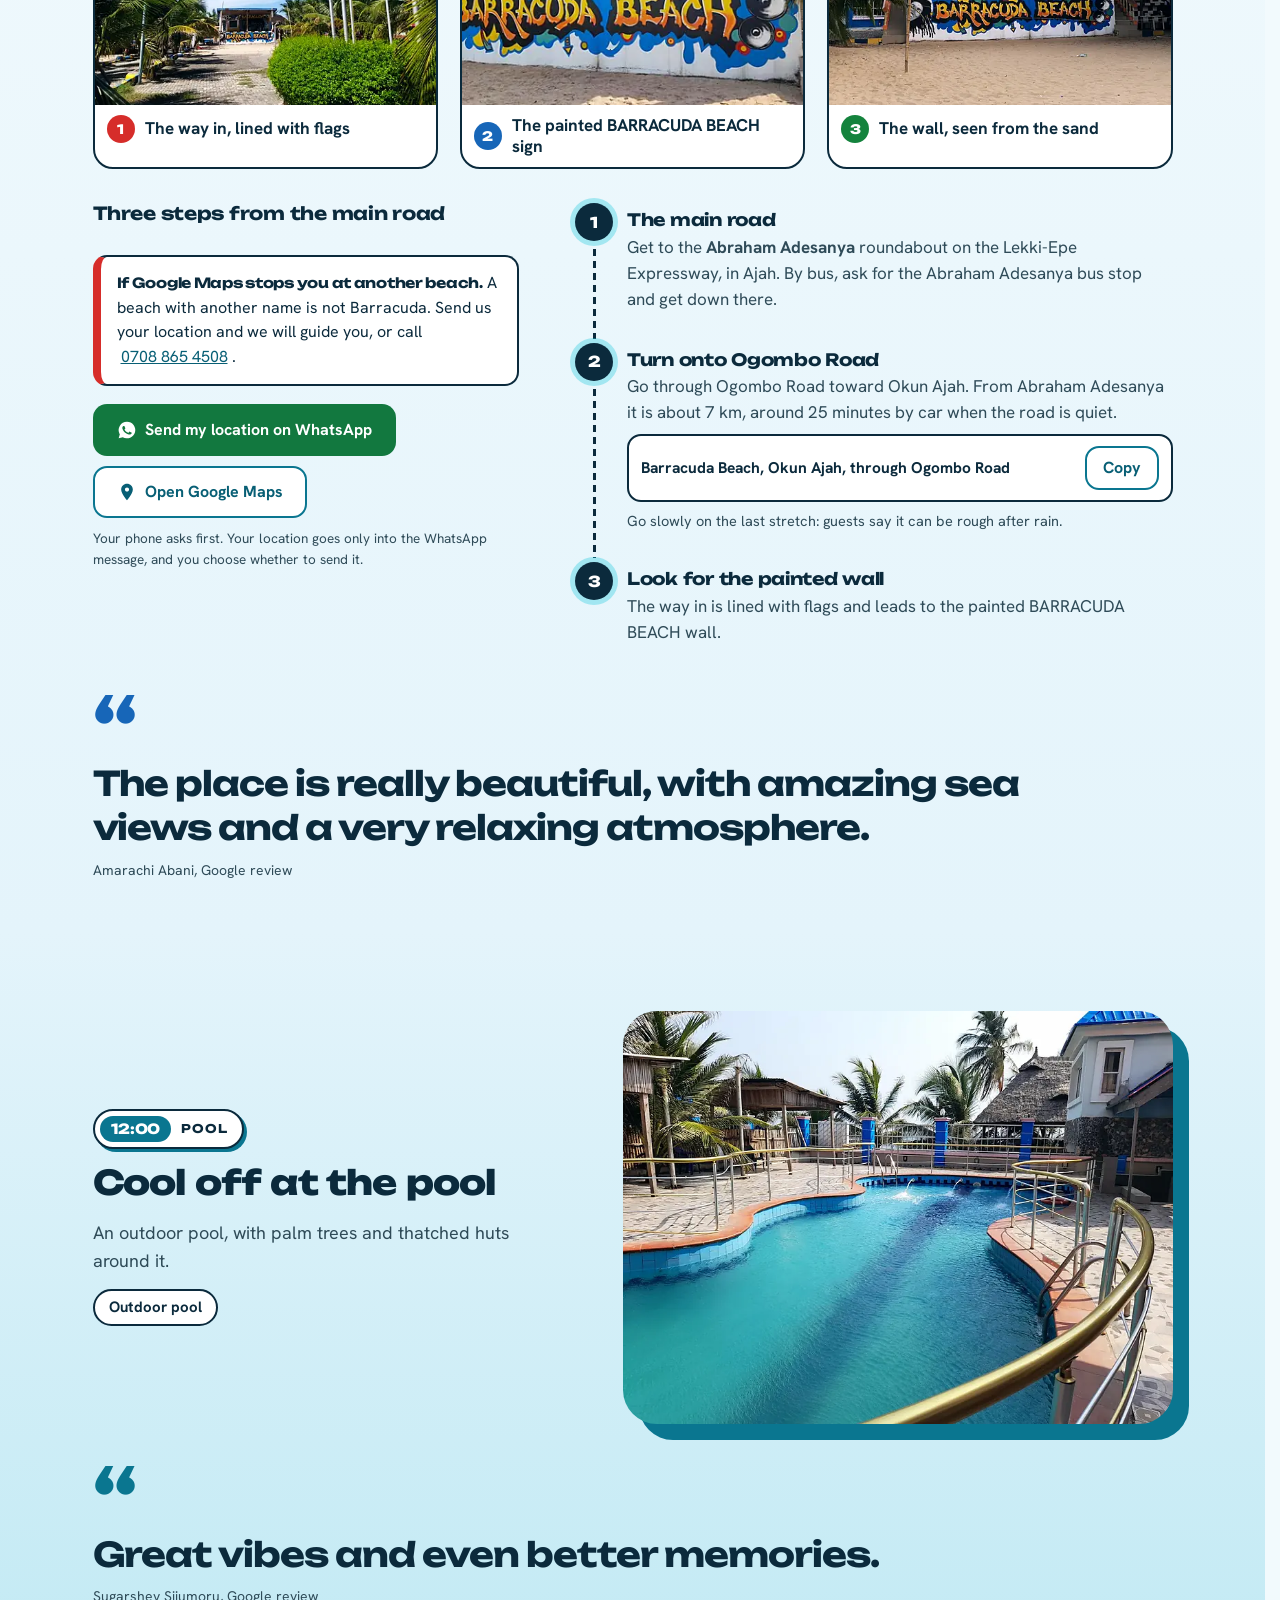
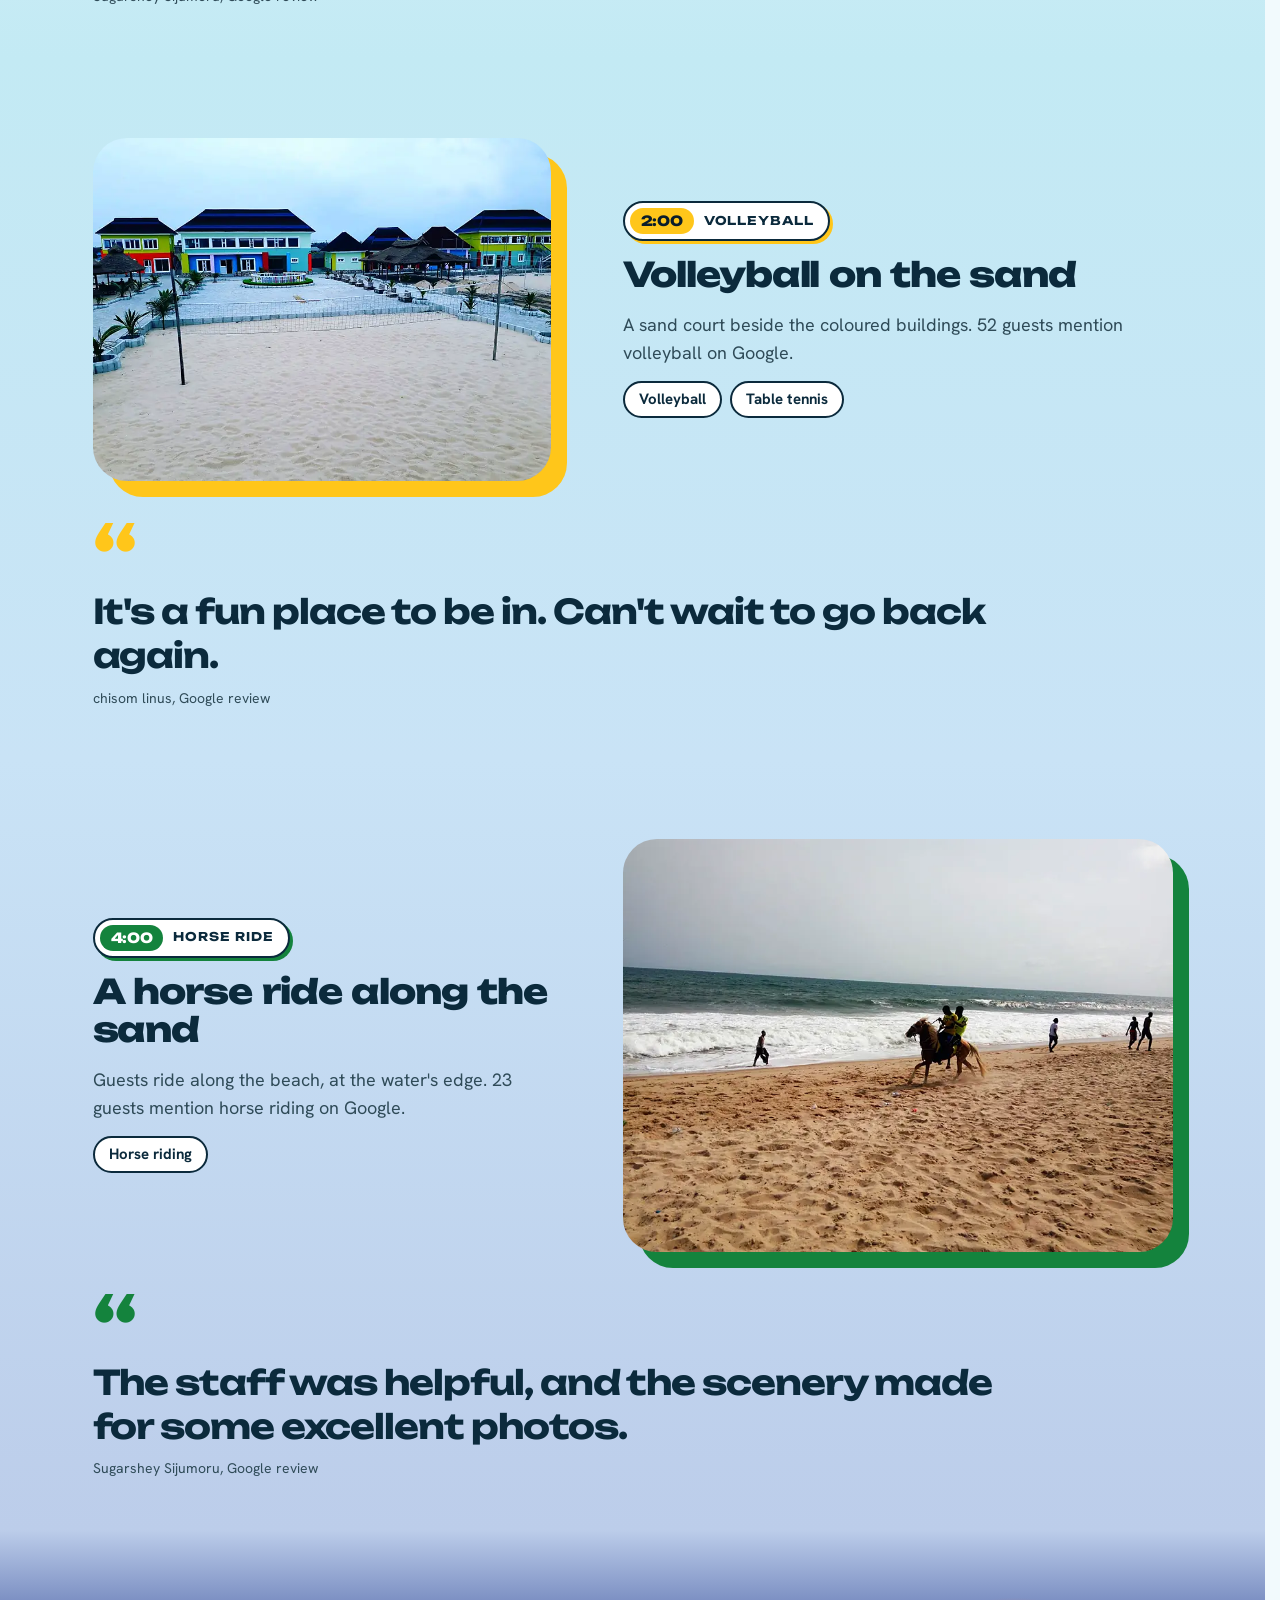
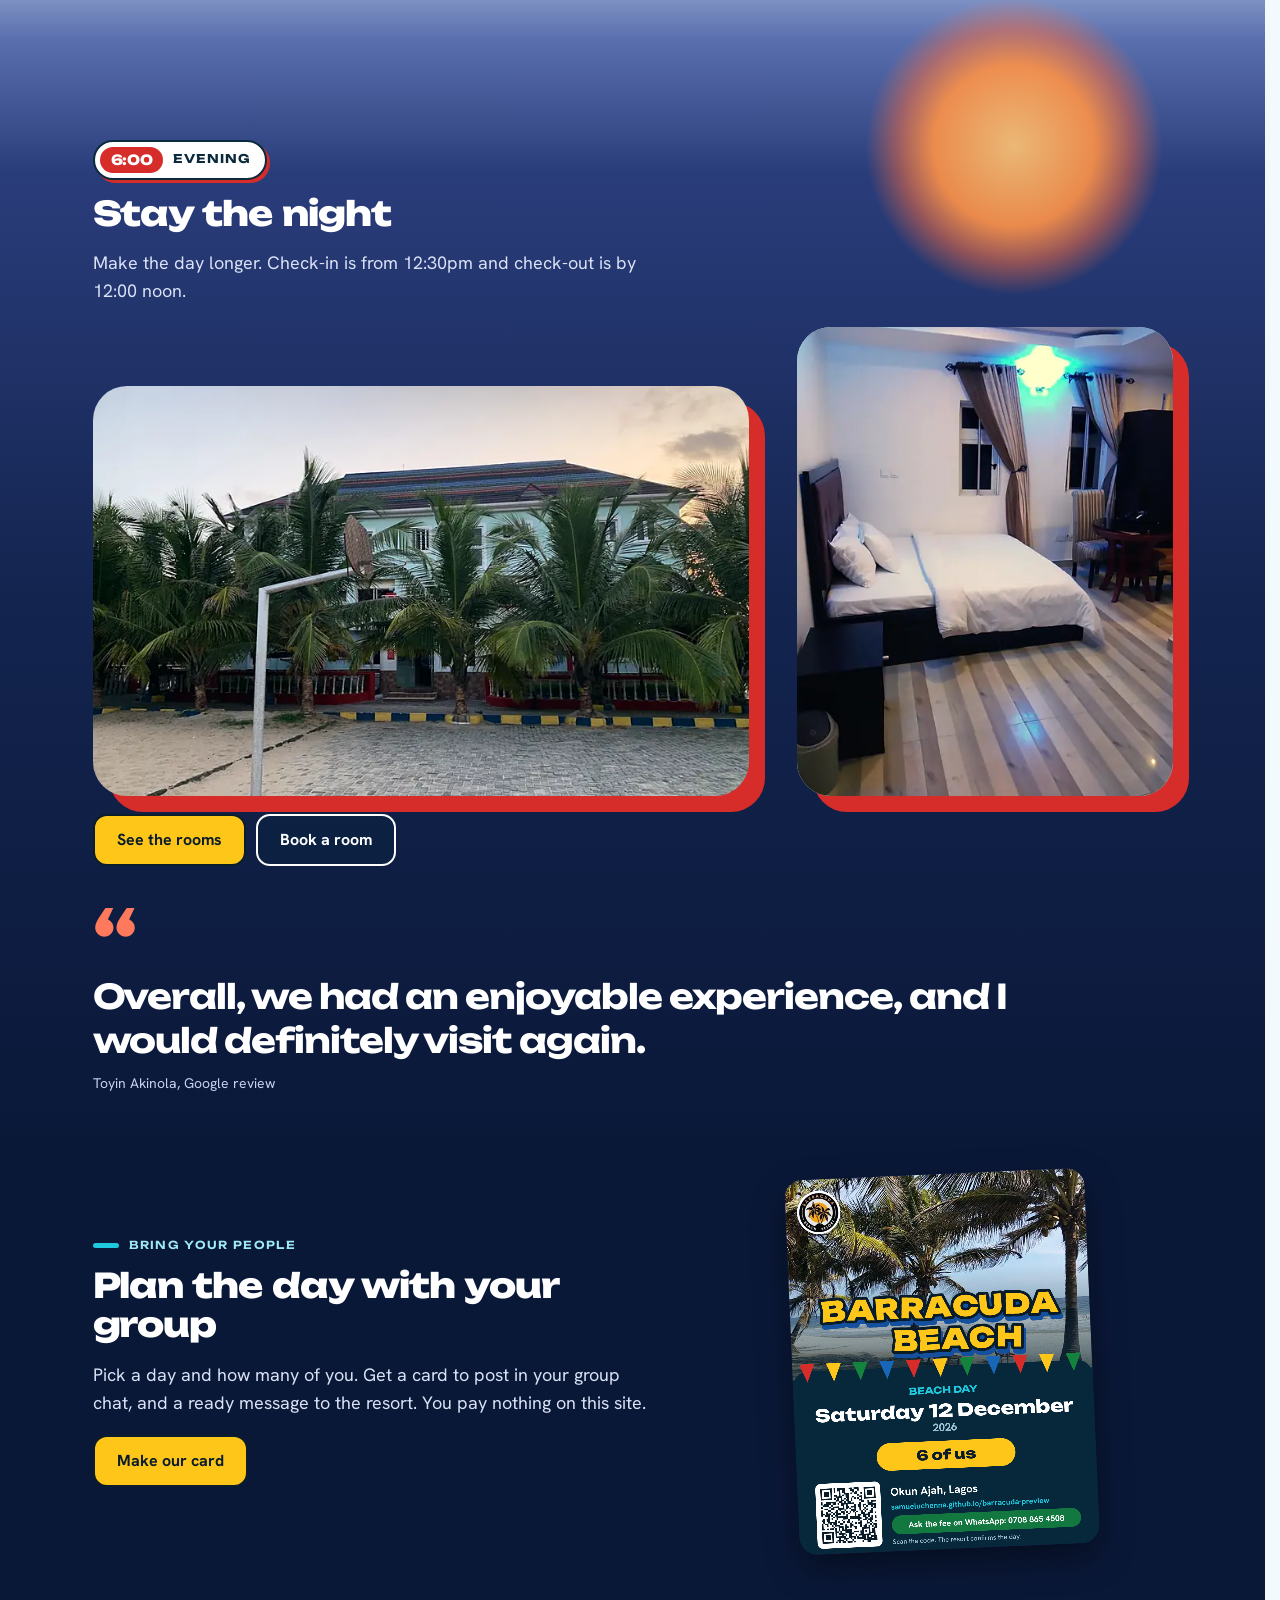
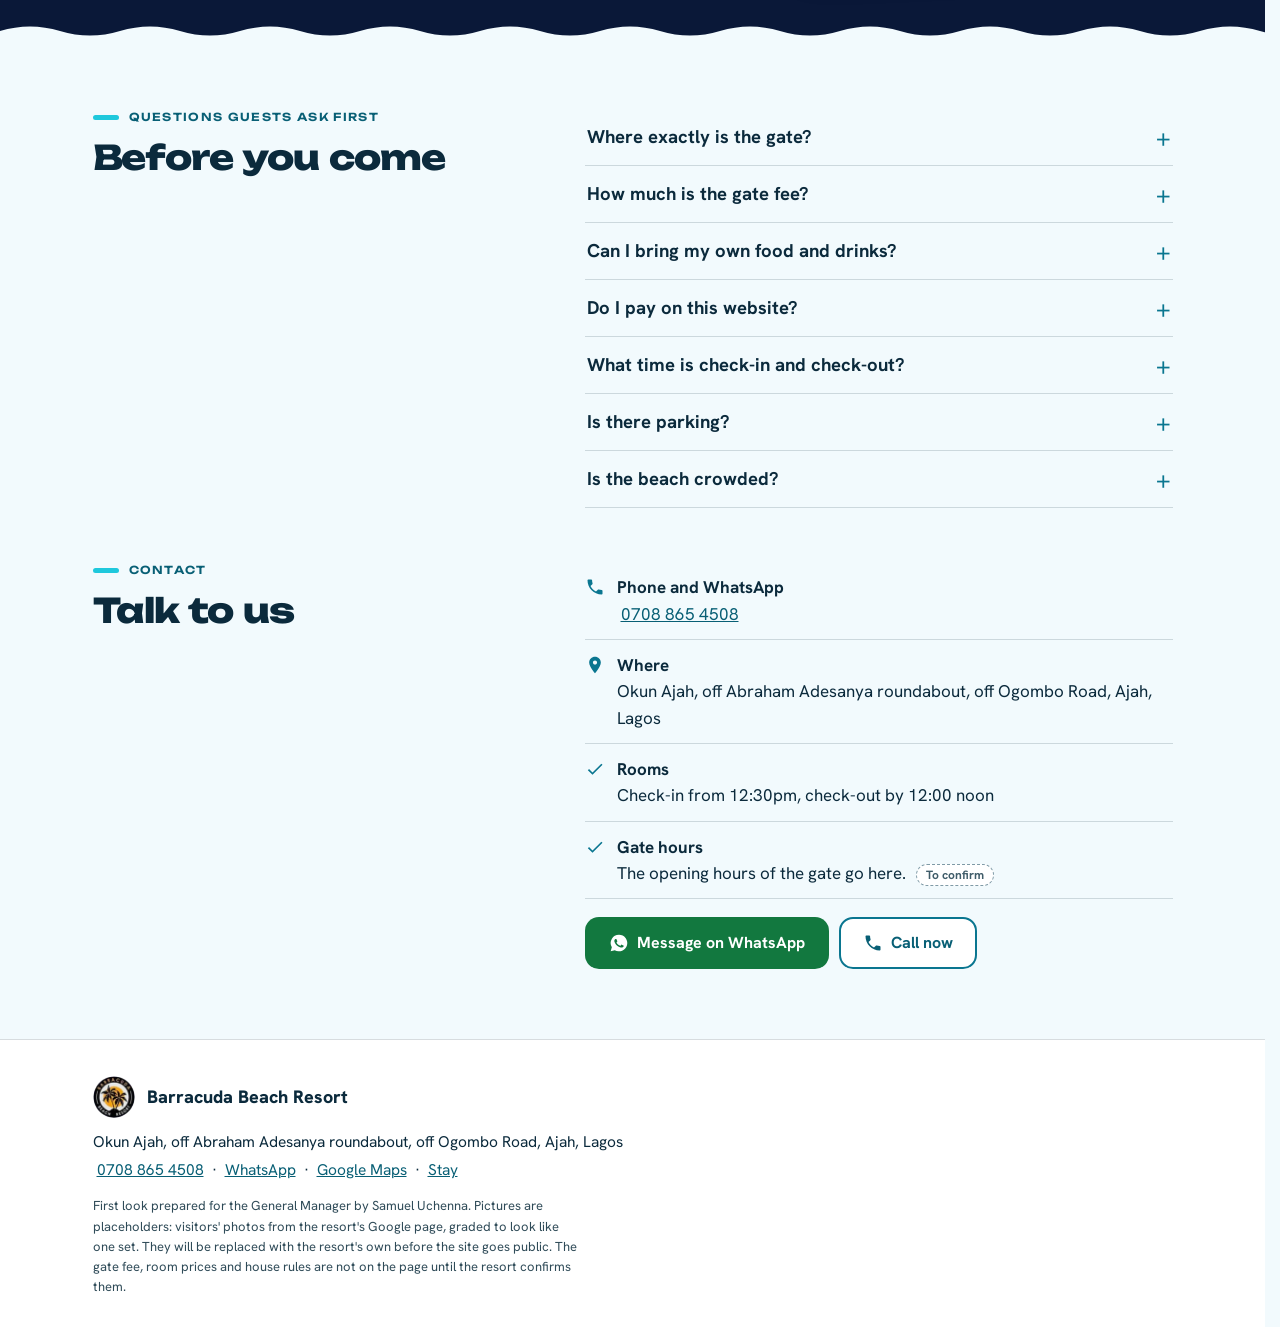
==== commit f1b640dd: "Barracuda preview: back to the v5.1 look the resort was sent on 31 Oct Main page, rooms page, review" ====
--- a/review-x7k2/index.html
+++ b/review-x7k2/index.html
@@ -7,35 +7,35 @@
 <title>Barracuda Beach Resort | A day at the beach, Okun Ajah, Lagos</title>
 <meta name="description" content="Barracuda Beach Resort in Okun Ajah, Lagos: know you are at the right beach, how to get there, and how to book a day or a room.">
 <meta name="robots" content="noindex, nofollow">
-<meta name="theme-color" content="#ffffff">
+<meta name="theme-color" content="#f2fafd">
 <link rel="icon" type="image/png" href="favicon.png">
+<link rel="preload" href="assets/fonts/unbounded.woff2" as="font" type="font/woff2" crossorigin>
 <link rel="preload" href="assets/fonts/hanken-grotesk.woff2" as="font" type="font/woff2" crossorigin>
-<link rel="preload" href="assets/fonts/unbounded.woff2" as="font" type="font/woff2" crossorigin>
-<link rel="preload" as="image" fetchpriority="high" imagesrcset="assets/img5/hero-640.webp 640w, assets/img5/hero-828.webp 828w, assets/img5/hero-1280.webp 1280w" imagesizes="(min-width:900px) 1024px, 92vw">
-<link rel="stylesheet" href="assets/calm.css?v=1793519778">
+<link rel="preload" as="image" fetchpriority="high" imagesrcset="assets/img5/hero-640.webp 640w, assets/img5/hero-828.webp 828w, assets/img5/hero-1280.webp 1280w" imagesizes="100vw">
+<link rel="stylesheet" href="assets/wall.css?v=1793430948">
 <script>document.documentElement.classList.add('js');try{var s=sessionStorage;if(/[?&]intro=1/.test(location.search)||!s.bbseen&&!location.hash)document.documentElement.classList.add('intro');s.bbseen=1}catch(e){}</script>
-<script src="assets/wall.js?v=1793519778" defer></script>
+<script src="assets/wall.js?v=1793430948" defer></script>
 </head>
 <body>
 <button type="button" class="skip">Skip to main content</button>
 <div id="intro"><button type="button" class="iskip">Skip</button><div class="ib" aria-hidden="true"><img class="il" src="assets/logo-barracuda-320.webp" width="200" height="200" alt=""></div></div>
 <script>(function(){var d=document,h=d.documentElement,o=d.getElementById("intro");function end(){if(!h.classList.contains("intro"))return;h.classList.remove("intro");var f=o.contains(d.activeElement);o.remove();if(f){var t=d.querySelector("h1");if(t){t.tabIndex=-1;t.focus({preventScroll:true})}}window.dispatchEvent(new Event("introdone"))}if(!h.classList.contains("intro")){o.remove();return}if(getComputedStyle(o).animationName==="none"){end();return}o.addEventListener("animationend",function(e){if(e.target===o)end()});o.addEventListener("click",end);d.addEventListener("keydown",end);setTimeout(end,4500)})()</script>
-<div class="draftbar"><div class="wrap"><b>Sir, this is the review copy.</b> Wherever you see a dashed tag, I need your answer. All my questions are in one list. <button type="button" data-open="pending">My questions for you (13)</button> <a href="index.html">See what guests see</a></div></div>
+<div class="draftbar"><div class="wrap"><b>Review copy.</b> The dashed tags and the Pending list show what is not confirmed yet. Guests never see them. <button type="button" data-open="pending">Pending list (13)</button> <a href="index.html">See the guest page</a></div></div>
 <header class="top"><div class="wrap">
-<a class="logo" href="review-x7k2/index.html" aria-label="Barracuda Beach Resort, home"><img src="assets/logo-barracuda-88.webp" width="34" height="34" alt=""><span>Barracuda</span></a>
+<a class="logo" href="review-x7k2/index.html" aria-label="Barracuda Beach Resort, home"><img src="assets/logo-barracuda-88.webp" width="38" height="38" alt=""><div><span>Barracuda</span><small>BEACH RESORT</small></div></a>
 <nav class="links" aria-label="Main"><a href="review-x7k2/index.html" class="on" aria-current="page">Home</a><a href="review-x7k2/rooms.html">Stay</a></nav>
-<div class="hr"><a class="hcall" href="tel:07088654508" aria-label="Call 0708 865 4508"><svg viewBox="0 0 24 24" aria-hidden="true"><path d="M6.62 10.79c1.44 2.83 3.76 5.14 6.59 6.59l2.2-2.2c.27-.27.67-.36 1.02-.24 1.12.37 2.33.57 3.57.57.55 0 1 .45 1 1V20c0 .55-.45 1-1 1-9.39 0-17-7.61-17-17 0-.55.45-1 1-1h3.5c.55 0 1 .45 1 1 0 1.25.2 2.45.57 3.57.11.35.03.74-.25 1.02l-2.2 2.2z"/></svg><b>0708 865 4508</b></a><button type="button" class="pill hbook" data-open="book">Book</button></div>
+<div class="hr"><a class="hcall" href="tel:07088654508" aria-label="Call 0708 865 4508"><svg viewBox="0 0 24 24" aria-hidden="true"><path d="M6.62 10.79c1.44 2.83 3.76 5.14 6.59 6.59l2.2-2.2c.27-.27.67-.36 1.02-.24 1.12.37 2.33.57 3.57.57.55 0 1 .45 1 1V20c0 .55-.45 1-1 1-9.39 0-17-7.61-17-17 0-.55.45-1 1-1h3.5c.55 0 1 .45 1 1 0 1.25.2 2.45.57 3.57.11.35.03.74-.25 1.02l-2.2 2.2z"/></svg><b>0708 865 4508</b></a><button type="button" class="btn main hbook" data-open="book">Book</button></div>
 </div></header>
 <main id="main" tabindex="-1">
-<section class="hero"><div class="wrap"><p class="lab">Okun Ajah, Lagos</p><h1 class="wallh"><span class="sr">Barracuda Beach</span><span class="paint" aria-hidden="true"><svg class="cloud" viewBox="0 0 360 150" preserveAspectRatio="none" aria-hidden="true"><path d="M14 70C4 38 52 10 128 16C196 -2 268 6 316 30C352 50 346 100 300 116C244 136 160 134 96 128C42 124 22 100 14 70Z"/><path class="b" d="M60 96C40 70 92 40 170 46C240 36 298 52 318 78C330 100 292 118 240 118C170 126 96 126 60 96Z"/><path class="w" d="M40 40C70 24 120 20 170 24C130 30 80 38 40 40Z"/></svg><span class="ln"><span class="l" style="--i:0;--r:-3deg;--y:0.03em">B</span><span class="l" style="--i:1;--r:2deg;--y:-0.02em">A</span><span class="l" style="--i:2;--r:-1.5deg;--y:0.04em">R</span><span class="l" style="--i:3;--r:3deg;--y:-0.03em">R</span><span class="l" style="--i:4;--r:-2deg;--y:0.02em">A</span><span class="l" style="--i:5;--r:1.5deg;--y:-0.04em">C</span><span class="l" style="--i:6;--r:-2.5deg;--y:0.03em">U</span><span class="l" style="--i:7;--r:2deg;--y:-0.02em">D</span><span class="l" style="--i:8;--r:-1deg;--y:0.04em">A</span></span><span class="ln"><span class="l" style="--i:9;--r:2deg;--y:-0.02em">B</span><span class="l" style="--i:10;--r:-2.5deg;--y:0.03em">E</span><span class="l" style="--i:11;--r:1.5deg;--y:-0.03em">A</span><span class="l" style="--i:12;--r:-1.5deg;--y:0.02em">C</span><span class="l" style="--i:13;--r:3deg;--y:-0.04em">H</span></span></span></h1><p class="sub">Private beach, an outdoor pool, volleyball and horse riding on the Okun Ajah coast.</p><div class="acts"><button type="button" class="pill" data-open="book">Book a day</button><button type="button" class="pill o" data-open="route">Directions</button></div><div class="frame"><img src="assets/img5/hero-828.webp" srcset="assets/img5/hero-640.webp 640w, assets/img5/hero-828.webp 828w, assets/img5/hero-1280.webp 1280w" sizes="(min-width:900px) 1024px, 92vw" width="1280" height="501" alt="Palm trees on the beach with waves rolling in and a wooden bench on the sand" fetchpriority="high"></div></div></section><section class="tile alt"><div class="wrap"><p class="lab">The place</p><h2>At a glance.</h2><dl class="spec"><div><dt>Beach</dt><dd>Private</dd></div><div><dt>Pool</dt><dd>Outdoor</dd></div><div><dt>Courts</dt><dd>Volleyball</dd></div><div><dt>Horse riding</dt><dd>On the beach</dd></div><div><dt>Check-in</dt><dd>12:30pm</dd></div><div><dt>Check-out</dt><dd>12:00 noon</dd></div><div class="slot rv-only"><dt>Gate fee</dt><dd>&#8358; ____ <span class="chip">Please confirm</span></dd></div><div class="slot rv-only"><dt>What the gate covers</dt><dd>____ <span class="chip">Please confirm</span></dd></div><div class="slot rv-only"><dt>Gate opens</dt><dd>____ <span class="chip">Please confirm</span></dd></div><div class="slot rv-only"><dt>Rooms from</dt><dd>&#8358; ____ <span class="chip">Please confirm</span></dd></div></dl></div></section><div class="day"><div class="stopbar" aria-hidden="true"><i data-s="arrive">10:00</i><i data-s="pool">12:00</i><i data-s="volley">2:00</i><i data-s="horse">4:00</i><i data-s="dusk">6:00</i></div><section class="tile  stop" data-stop="arrive"><div class="wrap"><p class="clock"><b>10:00</b>Arrive</p><h2>You are at the right beach.</h2><p class="sub">Google Maps can send you to another beach on this road. Look for these three things.</p><div class="looks" role="list" tabindex="0" aria-label="Does it look like this? Swipe sideways"><figure class="look" role="listitem"><div><img src="assets/img5/flags-800.webp" srcset="assets/img5/flags-480.webp 480w, assets/img5/flags-800.webp 800w, assets/img5/flags-1080.webp 1080w" sizes="(min-width:900px) 330px, 74vw" width="1080" height="809" alt="A path lined with flags and palm trees leading to the painted beach bar" loading="lazy" decoding="async"></div><figcaption><i>1</i>The way in, lined with flags</figcaption></figure><figure class="look" role="listitem"><div><img src="assets/img5/sign-800.webp" srcset="assets/img5/sign-480.webp 480w, assets/img5/sign-800.webp 800w, assets/img5/sign-1200.webp 1200w" sizes="(min-width:900px) 330px, 74vw" width="1200" height="675" alt="The painted BARRACUDA BEACH sign on the beach bar" loading="lazy" decoding="async" style="object-position:30% 50%"></div><figcaption><i>2</i>The painted BARRACUDA BEACH sign</figcaption></figure><figure class="look" role="listitem"><div><img src="assets/img5/wall-800.webp" srcset="assets/img5/wall-480.webp 480w, assets/img5/wall-800.webp 800w, assets/img5/wall-1200.webp 1200w" sizes="(min-width:900px) 330px, 74vw" width="1200" height="900" alt="The painted wall of the beach bar, seen from the sand" loading="lazy" decoding="async" style="object-position:50% 40%"></div><figcaption><i>3</i>The wall, seen from the sand</figcaption></figure></div></div></section><section class="tile alt stop" data-stop="steps"><div class="wrap"><h2>Three steps from the main road.</h2><div class="steps"><ol class="route"><li><span class="dot">1</span><div><h3>The main road</h3><p>Get to the <b>Abraham Adesanya</b> roundabout on the Lekki-Epe Expressway, in Ajah. By bus, ask for the Abraham Adesanya bus stop and get down there.</p></div></li><li><span class="dot">2</span><div><h3>Turn onto Ogombo Road</h3><p>Go through Ogombo Road toward Okun Ajah. From Abraham Adesanya it is about 7 km, around 25 minutes by car when the road is quiet.</p><div class="say"><q class="sayText">Barracuda Beach, Okun Ajah, through Ogombo Road</q><button class="btn line copySay" type="button">Copy</button></div><p class="tip">Go slowly on the last stretch: guests say it can be rough after rain.</p></div></li><li><span class="dot">3</span><div><h3>Look for the painted wall</h3><p>The way in is lined with flags and leads to the painted BARRACUDA BEACH wall.</p></div></li></ol><div class="mapnote"><b>If Google Maps stops you at another beach.</b> A beach with another name is not Barracuda. Send us your location and we will guide you, or call <a href="tel:07088654508">0708 865 4508</a>.</div><div class="acts"><button type="button" class="btn wa" data-loc><svg viewBox="0 0 24 24" aria-hidden="true"><path d="M12 2a10 10 0 0 0-8.6 15.1L2 22l5-1.3A10 10 0 1 0 12 2zm5.2 14.2c-.2.6-1.2 1.2-1.7 1.2-.5.1-1 .2-3.3-.7-2.8-1.2-4.6-4-4.7-4.2-.1-.2-1.1-1.5-1.1-2.8 0-1.3.7-2 .9-2.2.2-.3.5-.3.7-.3h.5c.2 0 .4 0 .6.5l.8 2c.1.2.1.4 0 .5l-.3.5-.4.4c-.1.1-.3.3-.1.6.2.3.8 1.3 1.7 2.1 1.2 1 2.1 1.3 2.4 1.5.3.1.5.1.6-.1l.9-1.1c.2-.3.4-.2.6-.1l1.9.9c.3.1.5.2.5.3.1.2.1.6-.1 1.2z"/></svg> Send my location on WhatsApp</button><a class="btn line" href="https://www.google.com/maps/search/?api=1&query=Barracuda+Beach+Resort+Okun+Ajah+Lagos"><svg viewBox="0 0 24 24" aria-hidden="true"><path d="M12 2C8.13 2 5 5.13 5 9c0 5.25 7 13 7 13s7-7.75 7-13c0-3.87-3.13-7-7-7zm0 9.5c-1.38 0-2.5-1.12-2.5-2.5s1.12-2.5 2.5-2.5 2.5 1.12 2.5 2.5-1.12 2.5-2.5 2.5z"/></svg> Open Google Maps</a></div><p class="locnote">Your phone asks first. Your location goes only into the WhatsApp message, and you choose whether to send it.</p></div></div></section><section class="tile split stop" data-stop="pool"><div class="wrap"><div class="t"><p class="clock"><b>12:00</b>Pool</p><h2>Cool off.</h2><p class="sub">An outdoor pool, with palm trees and thatched huts around it.</p></div><div class="frame"><img src="assets/img5/pool-800.webp" srcset="assets/img5/pool-480.webp 480w, assets/img5/pool-800.webp 800w, assets/img5/pool-1200.webp 1200w" sizes="(min-width:900px) 560px, 92vw" width="1200" height="900" alt="The outdoor pool with a gold rail, palm trees and thatched huts" loading="lazy" decoding="async"></div></div></section><section class="tile alt split rev stop" data-stop="volley"><div class="wrap"><div class="t"><p class="clock"><b>2:00</b>Volleyball</p><h2>Game on the sand.</h2><p class="sub">A sand court beside the coloured buildings. 52 guests mention volleyball on Google.</p></div><div class="frame"><img src="assets/img5/courts-800.webp" srcset="assets/img5/courts-480.webp 480w, assets/img5/courts-800.webp 800w, assets/img5/courts-1032.webp 1032w" sizes="(min-width:900px) 560px, 92vw" width="1032" height="774" alt="A sand volleyball court with the coloured buildings behind" loading="lazy" decoding="async"></div></div></section><section class="tile split stop" data-stop="horse"><div class="wrap"><div class="t"><p class="clock"><b>4:00</b>Horse ride</p><h2>Ride the shoreline.</h2><p class="sub">Guests ride along the beach, at the water's edge. 23 guests mention horse riding on Google.</p></div><div class="frame"><img src="assets/img5/horse-800.webp" srcset="assets/img5/horse-480.webp 480w, assets/img5/horse-800.webp 800w, assets/img5/horse-1200.webp 1200w" sizes="(min-width:900px) 560px, 92vw" width="1200" height="900" alt="Two people riding a horse along the beach at the water edge" loading="lazy" decoding="async"></div></div></section><section class="tile dark split rev stop" data-stop="dusk"><div class="wrap"><div class="t"><p class="clock"><b>6:00</b>Evening</p><h2>Stay the night.</h2><p class="sub">Make the day longer. Check-in is from 12:30pm and check-out is by 12:00 noon.</p><div class="acts"><a class="pill" href="review-x7k2/rooms.html">See the rooms</a><button type="button" class="pill o" data-open="book" data-lane="room">Book a room</button></div></div><div class="frame crop narrow"><img src="assets/img5/room-800.webp" srcset="assets/img5/room-480.webp 480w, assets/img5/room-800.webp 800w, assets/img5/room-1200.webp 1200w" sizes="(min-width:900px) 440px, 92vw" width="1200" height="1600" alt="A bedroom with a made bed, pillows, curtains and a window" loading="lazy" decoding="async" style="object-position:50% 70%"></div><blockquote class="quote small"><p>&ldquo;Overall, we had an enjoyable experience, and I would definitely visit again.&rdquo;</p><footer>Toyin Akinola, Google review</footer></blockquote></div></section></div><section class="tile alt"><div class="wrap"><p class="lab">On Google</p><p class="big">6,140</p><p class="proofl">guests have reviewed Barracuda on Google.</p><p class="stars">4.2 on Google</p><blockquote class="quote"><p>&ldquo;The place is really beautiful, with amazing sea views and a very relaxing atmosphere.&rdquo;</p><footer>Amarachi Abani, Google review</footer></blockquote></div></section><section class="tile alt"><div class="wrap"><p class="lab">Three ways to come</p><h2>Pick how you come.</h2><div class="cards"><div class="card"><h3>Day visit</h3><p>Beach, pool, volleyball and horse riding. We reply on WhatsApp with the fee for your day.</p><p class="rv-only">Gate fee: &#8358; ____ <span class="chip">Please confirm</span></p><div class="acts"><button type="button" class="pill" data-open="book" data-lane="day">Book a day</button></div></div><div class="card"><h3>Stay the night</h3><p>Check-in from 12:30pm, check-out by 12:00 noon. See the rooms in the resort&rsquo;s own videos.</p><p class="rv-only">Rooms from: &#8358; ____ <span class="chip">Please confirm</span></p><div class="acts"><button type="button" class="pill" data-open="book" data-lane="room">Book a room</button><a class="lnk" href="review-x7k2/rooms.html">See the rooms</a></div></div><div class="card"><h3>Group or event</h3><p>Tell us the date and how many of you. We reply on WhatsApp.</p><div class="acts"><button type="button" class="pill" data-open="book" data-lane="event">Ask about a group</button></div></div></div></div></section><section class="tile s-night split"><div class="wrap"><div class="t"><p class="lab">Bring your people</p><h2>Plan it with your group.</h2><p class="sub">Pick a day and how many of you. Get a card to post in your group chat, and a ready message to the resort. You pay nothing on this site.</p><div class="acts"><button type="button" class="pill" data-open="share">Make our card</button></div></div><canvas class="cardprev" width="1080" height="1350" role="img" aria-label="An example beach day card with the painted Barracuda Beach name, a date, the group size and a QR code"></canvas></div></section><section class="qsec alt tile" style="text-align:left"><div class="wrap qgrid"><div><p class="lab">Questions guests ask first</p><h2>Before you come.</h2></div><div class="faq"><details><summary>Where exactly is the gate?</summary><p>Follow the three steps in the day above: the Abraham Adesanya roundabout, Ogombo Road, then the painted wall. If Google Maps stops you at a beach with another name, you are not at Barracuda. Send us your location and we will guide you.</p></details><details><summary>How much is the gate fee?</summary><p>Message us on WhatsApp and we reply with the fee for your day. <span class="chip">Please confirm</span></p></details><details><summary>Can I bring my own food and drinks?</summary><p>Ask us when you message, and we tell you the rule. <span class="chip">Please confirm</span></p></details><details><summary>Do I pay on this website?</summary><p>No. You send a request, we reply on WhatsApp and confirm the day. How you pay is agreed with the resort.</p></details><details><summary>What time is check-in and check-out?</summary><p>Check-in is from 12:30pm and check-out is by 12:00 noon.</p></details><details><summary>Is there parking?</summary><p>Free parking is listed on the resort's Google page.</p></details><details><summary>Is the beach crowded?</summary><p>45 guests on Google say it is not crowded. Busy days can differ, so ask when you send your request.</p></details></div></div><div class="wrap qgrid" style="padding-top:56px"><div><p class="lab">Contact</p><h2>Talk to us.</h2></div><div class="contact"><div class="row"><svg viewBox="0 0 24 24" aria-hidden="true"><path d="M6.62 10.79c1.44 2.83 3.76 5.14 6.59 6.59l2.2-2.2c.27-.27.67-.36 1.02-.24 1.12.37 2.33.57 3.57.57.55 0 1 .45 1 1V20c0 .55-.45 1-1 1-9.39 0-17-7.61-17-17 0-.55.45-1 1-1h3.5c.55 0 1 .45 1 1 0 1.25.2 2.45.57 3.57.11.35.03.74-.25 1.02l-2.2 2.2z"/></svg><div><b>Phone and WhatsApp</b><br><a href="tel:07088654508">0708 865 4508</a></div></div><div class="row"><svg viewBox="0 0 24 24" aria-hidden="true"><path d="M12 2C8.13 2 5 5.13 5 9c0 5.25 7 13 7 13s7-7.75 7-13c0-3.87-3.13-7-7-7zm0 9.5c-1.38 0-2.5-1.12-2.5-2.5s1.12-2.5 2.5-2.5 2.5 1.12 2.5 2.5-1.12 2.5-2.5 2.5z"/></svg><div><b>Where</b><br>Okun Ajah, off Abraham Adesanya roundabout, off Ogombo Road, Ajah, Lagos</div></div><div class="row"><svg viewBox="0 0 24 24" aria-hidden="true"><path d="M9 16.17 4.83 12l-1.42 1.41L9 19 21 7l-1.41-1.41z"/></svg><div><b>Rooms</b><br>Check-in from 12:30pm, check-out by 12:00 noon</div></div><div class="row rv-only"><svg viewBox="0 0 24 24" aria-hidden="true"><path d="M9 16.17 4.83 12l-1.42 1.41L9 19 21 7l-1.41-1.41z"/></svg><div><b>Gate hours</b><br>The opening hours of the gate go here. <span class="chip">Please confirm</span></div></div><div class="acts"><a class="btn wa" href="https://wa.me/2347088654508?text=Hello%20Barracuda%20Beach%20Resort.%20I%20have%20a%20question."><svg viewBox="0 0 24 24" aria-hidden="true"><path d="M12 2a10 10 0 0 0-8.6 15.1L2 22l5-1.3A10 10 0 1 0 12 2zm5.2 14.2c-.2.6-1.2 1.2-1.7 1.2-.5.1-1 .2-3.3-.7-2.8-1.2-4.6-4-4.7-4.2-.1-.2-1.1-1.5-1.1-2.8 0-1.3.7-2 .9-2.2.2-.3.5-.3.7-.3h.5c.2 0 .4 0 .6.5l.8 2c.1.2.1.4 0 .5l-.3.5-.4.4c-.1.1-.3.3-.1.6.2.3.8 1.3 1.7 2.1 1.2 1 2.1 1.3 2.4 1.5.3.1.5.1.6-.1l.9-1.1c.2-.3.4-.2.6-.1l1.9.9c.3.1.5.2.5.3.1.2.1.6-.1 1.2z"/></svg> Message on WhatsApp</a><a class="btn line" href="tel:07088654508"><svg viewBox="0 0 24 24" aria-hidden="true"><path d="M6.62 10.79c1.44 2.83 3.76 5.14 6.59 6.59l2.2-2.2c.27-.27.67-.36 1.02-.24 1.12.37 2.33.57 3.57.57.55 0 1 .45 1 1V20c0 .55-.45 1-1 1-9.39 0-17-7.61-17-17 0-.55.45-1 1-1h3.5c.55 0 1 .45 1 1 0 1.25.2 2.45.57 3.57.11.35.03.74-.25 1.02l-2.2 2.2z"/></svg> Call now</a></div></div></div></section>
+<nav class="rail" aria-hidden="true"><i data-s="arrive">10:00</i><i data-s="pool">12:00</i><i data-s="volley">2:00</i><i data-s="horse">4:00</i><i data-s="dusk">6:00</i></nav><section class="hero"><div class="ph"><img src="assets/img5/hero-828.webp" srcset="assets/img5/hero-640.webp 640w, assets/img5/hero-828.webp 828w, assets/img5/hero-1280.webp 1280w" sizes="100vw" width="1280" height="720" alt="Palm trees on the beach with waves rolling in and a wooden bench on the sand" fetchpriority="high"></div><div class="hero-in wrap"><p class="kick">Okun Ajah, Lagos</p><h1 class="wallh"><span class="sr">Barracuda Beach</span><span class="paint" aria-hidden="true"><svg class="cloud" viewBox="0 0 360 150" preserveAspectRatio="none" aria-hidden="true"><path d="M14 70C4 38 52 10 128 16C196 -2 268 6 316 30C352 50 346 100 300 116C244 136 160 134 96 128C42 124 22 100 14 70Z"/><path class="b" d="M60 96C40 70 92 40 170 46C240 36 298 52 318 78C330 100 292 118 240 118C170 126 96 126 60 96Z"/><path class="w" d="M40 40C70 24 120 20 170 24C130 30 80 38 40 40Z"/></svg><span class="ln"><span class="l" style="--i:0;--r:-3deg;--y:0.03em">B</span><span class="l" style="--i:1;--r:2deg;--y:-0.02em">A</span><span class="l" style="--i:2;--r:-1.5deg;--y:0.04em">R</span><span class="l" style="--i:3;--r:3deg;--y:-0.03em">R</span><span class="l" style="--i:4;--r:-2deg;--y:0.02em">A</span><span class="l" style="--i:5;--r:1.5deg;--y:-0.04em">C</span><span class="l" style="--i:6;--r:-2.5deg;--y:0.03em">U</span><span class="l" style="--i:7;--r:2deg;--y:-0.02em">D</span><span class="l" style="--i:8;--r:-1deg;--y:0.04em">A</span></span><span class="ln"><span class="l" style="--i:9;--r:2deg;--y:-0.02em">B</span><span class="l" style="--i:10;--r:-2.5deg;--y:0.03em">E</span><span class="l" style="--i:11;--r:1.5deg;--y:-0.03em">A</span><span class="l" style="--i:12;--r:-1.5deg;--y:0.02em">C</span><span class="l" style="--i:13;--r:3deg;--y:-0.04em">H</span></span></span></h1><p class="sub">Private beach, an outdoor pool, volleyball and horse riding on the Okun Ajah coast.</p><div class="acts"><button type="button" class="btn yel" data-open="book"><svg viewBox="0 0 24 24" aria-hidden="true"><path d="M19 3h-1V1h-2v2H8V1H6v2H5a2 2 0 0 0-2 2v14a2 2 0 0 0 2 2h14a2 2 0 0 0 2-2V5a2 2 0 0 0-2-2zm0 16H5V9h14v10z"/></svg> Book a day</button><button type="button" class="btn ghost" data-open="route"><svg viewBox="0 0 24 24" aria-hidden="true"><path d="M12 2C8.13 2 5 5.13 5 9c0 5.25 7 13 7 13s7-7.75 7-13c0-3.87-3.13-7-7-7zm0 9.5c-1.38 0-2.5-1.12-2.5-2.5s1.12-2.5 2.5-2.5 2.5 1.12 2.5 2.5-1.12 2.5-2.5 2.5z"/></svg> Directions</button></div></div></section><div class="proof"><div class="proofw"><b>6,140</b><span>guests have reviewed Barracuda on Google</span><em><svg viewBox="0 0 24 24" aria-hidden="true"><path d="M12 17.27 18.18 21l-1.64-7.03L22 9.24l-7.19-.61L12 2 9.19 8.63 2 9.24l5.46 4.73L5.82 21z"/></svg>4.2 on Google</em></div></div><div class="bunting" aria-hidden="true"></div><section class="day-head"><div class="wrap"><p class="eyebrow">A day at Barracuda</p><h2>Here is how a day can go</h2><p class="lead">Five stops, from the road in to the evening. Take what you like.</p></div></section><section class="stop s-arrive" data-stop="arrive"><div class="wrap"><div class="clock"><b>10:00</b><span>Arrive</span></div><h2>You are at the right beach</h2><p class="lead">Google Maps can send you to another beach on this road. Look for these three things. If you see them, you are at Barracuda.</p><div class="looks" role="list" tabindex="0" aria-label="Does it look like this? Swipe sideways"><figure class="look" role="listitem"><div><img src="assets/img5/flags-800.webp" srcset="assets/img5/flags-480.webp 480w, assets/img5/flags-800.webp 800w, assets/img5/flags-1080.webp 1080w" sizes="(min-width:900px) 360px, 74vw" width="1080" height="809" alt="A path lined with flags and palm trees leading to the painted beach bar" loading="lazy" decoding="async"></div><figcaption><i>1</i>The way in, lined with flags</figcaption></figure><figure class="look" role="listitem"><div><img src="assets/img5/sign-800.webp" srcset="assets/img5/sign-480.webp 480w, assets/img5/sign-800.webp 800w, assets/img5/sign-1200.webp 1200w" sizes="(min-width:900px) 360px, 74vw" width="1200" height="675" alt="The painted BARRACUDA BEACH sign on the beach bar" loading="lazy" decoding="async" style="object-position:30% 50%"></div><figcaption><i>2</i>The painted BARRACUDA BEACH sign</figcaption></figure><figure class="look" role="listitem"><div><img src="assets/img5/wall-800.webp" srcset="assets/img5/wall-480.webp 480w, assets/img5/wall-800.webp 800w, assets/img5/wall-1200.webp 1200w" sizes="(min-width:900px) 360px, 74vw" width="1200" height="900" alt="The painted wall of the beach bar, seen from the sand" loading="lazy" decoding="async" style="object-position:50% 40%"></div><figcaption><i>3</i>The wall, seen from the sand</figcaption></figure></div><div class="arrive-grid"><div class="ah"><h3>Three steps from the main road</h3></div><ol class="route"><li><span class="dot">1</span><div><h3>The main road</h3><p>Get to the <b>Abraham Adesanya</b> roundabout on the Lekki-Epe Expressway, in Ajah. By bus, ask for the Abraham Adesanya bus stop and get down there.</p></div></li><li><span class="dot">2</span><div><h3>Turn onto Ogombo Road</h3><p>Go through Ogombo Road toward Okun Ajah. From Abraham Adesanya it is about 7 km, around 25 minutes by car when the road is quiet.</p><div class="say"><q class="sayText">Barracuda Beach, Okun Ajah, through Ogombo Road</q><button class="btn line copySay" type="button">Copy</button></div><p class="tip">Go slowly on the last stretch: guests say it can be rough after rain.</p></div></li><li><span class="dot">3</span><div><h3>Look for the painted wall</h3><p>The way in is lined with flags and leads to the painted BARRACUDA BEACH wall.</p></div></li></ol><div class="am"><div class="mapnote"><b>If Google Maps stops you at another beach.</b> A beach with another name is not Barracuda. Send us your location and we will guide you, or call <a href="tel:07088654508">0708 865 4508</a>.</div><div class="acts"><button type="button" class="btn wa" data-loc><svg viewBox="0 0 24 24" aria-hidden="true"><path d="M12 2a10 10 0 0 0-8.6 15.1L2 22l5-1.3A10 10 0 1 0 12 2zm5.2 14.2c-.2.6-1.2 1.2-1.7 1.2-.5.1-1 .2-3.3-.7-2.8-1.2-4.6-4-4.7-4.2-.1-.2-1.1-1.5-1.1-2.8 0-1.3.7-2 .9-2.2.2-.3.5-.3.7-.3h.5c.2 0 .4 0 .6.5l.8 2c.1.2.1.4 0 .5l-.3.5-.4.4c-.1.1-.3.3-.1.6.2.3.8 1.3 1.7 2.1 1.2 1 2.1 1.3 2.4 1.5.3.1.5.1.6-.1l.9-1.1c.2-.3.4-.2.6-.1l1.9.9c.3.1.5.2.5.3.1.2.1.6-.1 1.2z"/></svg> Send my location on WhatsApp</button><a class="btn line" href="https://www.google.com/maps/search/?api=1&query=Barracuda+Beach+Resort+Okun+Ajah+Lagos"><svg viewBox="0 0 24 24" aria-hidden="true"><path d="M12 2C8.13 2 5 5.13 5 9c0 5.25 7 13 7 13s7-7.75 7-13c0-3.87-3.13-7-7-7zm0 9.5c-1.38 0-2.5-1.12-2.5-2.5s1.12-2.5 2.5-2.5 2.5 1.12 2.5 2.5-1.12 2.5-2.5 2.5z"/></svg> Open Google Maps</a></div><p class="locnote">Your phone asks first. Your location goes only into the WhatsApp message, and you choose whether to send it.</p></div></div><blockquote class="pull"><p>The place is really beautiful, with amazing sea views and a very relaxing atmosphere.</p><footer>Amarachi Abani, Google review</footer></blockquote></div></section><section class="stop s-pool" data-stop="pool"><div class="wrap"><div class="stop-grid"><div><div class="clock"><b>12:00</b><span>Pool</span></div><h2>Cool off at the pool</h2><p class="lead">An outdoor pool, with palm trees and thatched huts around it.</p><ul class="tags"><li>Outdoor pool</li></ul></div><figure class="pic"><img src="assets/img5/pool-800.webp" srcset="assets/img5/pool-480.webp 480w, assets/img5/pool-800.webp 800w, assets/img5/pool-1200.webp 1200w" sizes="(min-width:900px) 560px, 92vw" width="1200" height="900" alt="The outdoor pool with a gold rail, palm trees and thatched huts" loading="lazy" decoding="async"></figure></div><blockquote class="pull"><p>Great vibes and even better memories.</p><footer>Sugarshey Sijumoru, Google review</footer></blockquote></div></section><section class="stop s-volley" data-stop="volley"><div class="wrap"><div class="stop-grid rev"><div><div class="clock"><b>2:00</b><span>Volleyball</span></div><h2>Volleyball on the sand</h2><p class="lead">A sand court beside the coloured buildings. 52 guests mention volleyball on Google.</p><ul class="tags"><li>Volleyball</li><li>Table tennis</li></ul></div><figure class="pic"><img src="assets/img5/courts-800.webp" srcset="assets/img5/courts-480.webp 480w, assets/img5/courts-800.webp 800w, assets/img5/courts-1032.webp 1032w" sizes="(min-width:900px) 560px, 92vw" width="1032" height="774" alt="A sand volleyball court with the coloured buildings behind" loading="lazy" decoding="async"></figure></div><blockquote class="pull"><p>It's a fun place to be in. Can't wait to go back again.</p><footer>chisom linus, Google review</footer></blockquote></div></section><section class="stop s-horse" data-stop="horse"><div class="wrap"><div class="stop-grid"><div><div class="clock"><b>4:00</b><span>Horse ride</span></div><h2>A horse ride along the sand</h2><p class="lead">Guests ride along the beach, at the water's edge. 23 guests mention horse riding on Google.</p><ul class="tags"><li>Horse riding</li></ul></div><figure class="pic"><img src="assets/img5/horse-800.webp" srcset="assets/img5/horse-480.webp 480w, assets/img5/horse-800.webp 800w, assets/img5/horse-1200.webp 1200w" sizes="(min-width:900px) 560px, 92vw" width="1200" height="900" alt="Two people riding a horse along the beach at the water edge" loading="lazy" decoding="async"></figure></div><blockquote class="pull"><p>The staff was helpful, and the scenery made for some excellent photos.</p><footer>Sugarshey Sijumoru, Google review</footer></blockquote></div></section><section class="stop s-dusk" data-stop="dusk"><div class="sun" aria-hidden="true"></div><div class="wrap"><div class="clock"><b>6:00</b><span>Evening</span></div><h2>Stay the night</h2><p class="lead">Make the day longer. Check-in is from 12:30pm and check-out is by 12:00 noon.</p><div class="duo"><figure class="pic wide"><img src="assets/img5/dusk-800.webp" srcset="assets/img5/dusk-480.webp 480w, assets/img5/dusk-800.webp 800w, assets/img5/dusk-1200.webp 1200w" sizes="(min-width:900px) 560px, 92vw" width="1200" height="900" alt="The resort building in the evening light, behind palm trees" loading="lazy" decoding="async"></figure><figure class="pic"><img src="assets/img5/room-800.webp" srcset="assets/img5/room-480.webp 480w, assets/img5/room-800.webp 800w, assets/img5/room-1200.webp 1200w" sizes="(min-width:900px) 360px, 92vw" width="1200" height="1600" alt="A bedroom with a made bed, pillows, curtains and a window" loading="lazy" decoding="async" style="object-position:50% 70%" class="roomcrop"></figure></div><div class="acts"><a class="btn yel" href="review-x7k2/rooms.html">See the rooms</a><button type="button" class="btn ghost" data-open="book" data-lane="room">Book a room</button></div><blockquote class="pull"><p>Overall, we had an enjoyable experience, and I would definitely visit again.</p><footer>Toyin Akinola, Google review</footer></blockquote></div></section><section class="s-night"><div class="wrap share-grid"><div><p class="eyebrow">Bring your people</p><h2>Plan the day with your group</h2><p class="lead">Pick a day and how many of you. Get a card to post in your group chat, and a ready message to the resort. You pay nothing on this site.</p><div class="acts"><button type="button" class="btn yel" data-open="share">Make our card</button></div></div><canvas class="cardprev" width="1080" height="1350" role="img" aria-label="An example beach day card with the painted Barracuda Beach name, a date and the group size"></canvas></div></section><section class="qsec"><div class="wrap qgrid"><div><p class="eyebrow">Questions guests ask first</p><h2>Before you come</h2></div><div class="faq"><details><summary>Where exactly is the gate?</summary><p>Follow the three steps in the day above: the Abraham Adesanya roundabout, Ogombo Road, then the painted wall. If Google Maps stops you at a beach with another name, you are not at Barracuda. Send us your location and we will guide you.</p></details><details><summary>How much is the gate fee?</summary><p>Message us on WhatsApp and we reply with the fee for your day. <span class="chip">To confirm</span></p></details><details><summary>Can I bring my own food and drinks?</summary><p>Ask us when you message, and we tell you the rule. <span class="chip">To confirm</span></p></details><details><summary>Do I pay on this website?</summary><p>No. You send a request, we reply on WhatsApp and confirm the day. How you pay is agreed with the resort.</p></details><details><summary>What time is check-in and check-out?</summary><p>Check-in is from 12:30pm and check-out is by 12:00 noon.</p></details><details><summary>Is there parking?</summary><p>Free parking is listed on the resort's Google page.</p></details><details><summary>Is the beach crowded?</summary><p>45 guests on Google say it is not crowded. Busy days can differ, so ask when you send your request.</p></details></div></div><div class="wrap qgrid" style="padding-top:54px"><div><p class="eyebrow">Contact</p><h2>Talk to us</h2></div><div class="contact"><div class="row"><svg viewBox="0 0 24 24" aria-hidden="true"><path d="M6.62 10.79c1.44 2.83 3.76 5.14 6.59 6.59l2.2-2.2c.27-.27.67-.36 1.02-.24 1.12.37 2.33.57 3.57.57.55 0 1 .45 1 1V20c0 .55-.45 1-1 1-9.39 0-17-7.61-17-17 0-.55.45-1 1-1h3.5c.55 0 1 .45 1 1 0 1.25.2 2.45.57 3.57.11.35.03.74-.25 1.02l-2.2 2.2z"/></svg><div><b>Phone and WhatsApp</b><br><a href="tel:07088654508">0708 865 4508</a></div></div><div class="row"><svg viewBox="0 0 24 24" aria-hidden="true"><path d="M12 2C8.13 2 5 5.13 5 9c0 5.25 7 13 7 13s7-7.75 7-13c0-3.87-3.13-7-7-7zm0 9.5c-1.38 0-2.5-1.12-2.5-2.5s1.12-2.5 2.5-2.5 2.5 1.12 2.5 2.5-1.12 2.5-2.5 2.5z"/></svg><div><b>Where</b><br>Okun Ajah, off Abraham Adesanya roundabout, off Ogombo Road, Ajah, Lagos</div></div><div class="row"><svg viewBox="0 0 24 24" aria-hidden="true"><path d="M9 16.17 4.83 12l-1.42 1.41L9 19 21 7l-1.41-1.41z"/></svg><div><b>Rooms</b><br>Check-in from 12:30pm, check-out by 12:00 noon</div></div><div class="row rv-only"><svg viewBox="0 0 24 24" aria-hidden="true"><path d="M9 16.17 4.83 12l-1.42 1.41L9 19 21 7l-1.41-1.41z"/></svg><div><b>Gate hours</b><br>The opening hours of the gate go here. <span class="chip">To confirm</span></div></div><div class="acts"><a class="btn wa" href="https://wa.me/2347088654508?text=Hello%20Barracuda%20Beach%20Resort.%20I%20have%20a%20question."><svg viewBox="0 0 24 24" aria-hidden="true"><path d="M12 2a10 10 0 0 0-8.6 15.1L2 22l5-1.3A10 10 0 1 0 12 2zm5.2 14.2c-.2.6-1.2 1.2-1.7 1.2-.5.1-1 .2-3.3-.7-2.8-1.2-4.6-4-4.7-4.2-.1-.2-1.1-1.5-1.1-2.8 0-1.3.7-2 .9-2.2.2-.3.5-.3.7-.3h.5c.2 0 .4 0 .6.5l.8 2c.1.2.1.4 0 .5l-.3.5-.4.4c-.1.1-.3.3-.1.6.2.3.8 1.3 1.7 2.1 1.2 1 2.1 1.3 2.4 1.5.3.1.5.1.6-.1l.9-1.1c.2-.3.4-.2.6-.1l1.9.9c.3.1.5.2.5.3.1.2.1.6-.1 1.2z"/></svg> Message on WhatsApp</a><a class="btn line" href="tel:07088654508"><svg viewBox="0 0 24 24" aria-hidden="true"><path d="M6.62 10.79c1.44 2.83 3.76 5.14 6.59 6.59l2.2-2.2c.27-.27.67-.36 1.02-.24 1.12.37 2.33.57 3.57.57.55 0 1 .45 1 1V20c0 .55-.45 1-1 1-9.39 0-17-7.61-17-17 0-.55.45-1 1-1h3.5c.55 0 1 .45 1 1 0 1.25.2 2.45.57 3.57.11.35.03.74-.25 1.02l-2.2 2.2z"/></svg> Call now</a></div></div></div></section>
 </main>
 <footer><div class="wrap">
 <div class="plate"><img src="assets/logo-barracuda-88.webp" width="42" height="42" alt="">Barracuda Beach Resort</div>
 <p style="margin:12px 0 4px">Okun Ajah, off Abraham Adesanya roundabout, off Ogombo Road, Ajah, Lagos</p>
 <p><a href="tel:07088654508">0708 865 4508</a> &middot; <a href="https://wa.me/2347088654508">WhatsApp</a> &middot; <a href="https://www.google.com/maps/search/?api=1&query=Barracuda+Beach+Resort+Okun+Ajah+Lagos">Google Maps</a> &middot; <a href="review-x7k2/rooms.html">Stay</a></p>
-<div class="legal rv-only">Sir, this is a first look I prepared for you. The pictures are placeholders for now: photos your visitors posted on your Google page, graded to look like one set. I will replace them with your own before the site goes public. The gate fee, room prices and house rules stay empty until you give me the real ones.</div></div></footer>
-<nav class="bar" aria-label="Quick actions"><button type="button" class="pill" data-open="book">Book a day</button><a class="pill ico" href="https://wa.me/2347088654508" aria-label="WhatsApp"><svg viewBox="0 0 24 24" aria-hidden="true"><path d="M12 2a10 10 0 0 0-8.6 15.1L2 22l5-1.3A10 10 0 1 0 12 2zm5.2 14.2c-.2.6-1.2 1.2-1.7 1.2-.5.1-1 .2-3.3-.7-2.8-1.2-4.6-4-4.7-4.2-.1-.2-1.1-1.5-1.1-2.8 0-1.3.7-2 .9-2.2.2-.3.5-.3.7-.3h.5c.2 0 .4 0 .6.5l.8 2c.1.2.1.4 0 .5l-.3.5-.4.4c-.1.1-.3.3-.1.6.2.3.8 1.3 1.7 2.1 1.2 1 2.1 1.3 2.4 1.5.3.1.5.1.6-.1l.9-1.1c.2-.3.4-.2.6-.1l1.9.9c.3.1.5.2.5.3.1.2.1.6-.1 1.2z"/></svg></a></nav>
-<dialog class="sheet" data-sheet="book" aria-labelledby="bk-h"><div class="sin"><div class="shead"><h2 id="bk-h">Book your visit</h2><button type="button" class="x" data-close aria-label="Close"><svg viewBox="0 0 24 24" aria-hidden="true"><path d="M19 6.41 17.59 5 12 10.59 6.41 5 5 6.41 10.59 12 5 17.59 6.41 19 12 13.41 17.59 19 19 17.59 13.41 12z"/></svg></button></div><div class="tabs" role="group" aria-label="What do you want to book?"><button type="button" data-lane="day" aria-selected="true">Day visit</button><button type="button" data-lane="room" aria-selected="false">Room</button><button type="button" data-lane="event" aria-selected="false">Event</button></div><div class="lanes"><div class="lane on" data-lane="day"><p class="soft">Pick the day and how many of you. We reply on WhatsApp to tell you if the day is open and what it costs.</p><ul class="facts rv-only"><li><b>Gate fee, adult and child</b><span><span class="chip">Please confirm</span></span></li><li><b>What it covers</b><span><span class="chip">Please confirm</span></span></li></ul></div><div class="lane" data-lane="room"><p class="soft">Pick the night you arrive and how many nights. We reply with the rooms that are free and what they cost. Check-in is from 12:30pm, check-out by 12:00 noon.</p><ul class="facts rv-only"><li><b>Room types and price per night</b><span><span class="chip">Please confirm</span></span></li></ul></div><div class="lane" data-lane="event"><p class="soft">Tell us the date, how many of you, and what you have in mind. We reply on WhatsApp.</p><ul class="facts rv-only"><li><b>Event options and prices</b><span><span class="chip">Please confirm</span></span></li></ul></div></div><form class="book" novalidate>
+<div class="legal rv-only">First look prepared for the General Manager by Samuel Uchenna. Pictures are placeholders: visitors' photos from the resort's Google page, graded to look like one set. They will be replaced with the resort's own before the site goes public. The gate fee, room prices and house rules are not on the page until the resort confirms them.</div></div></footer>
+<nav class="bar" aria-label="Quick actions"><button type="button" class="btn main" data-open="book"><svg viewBox="0 0 24 24" aria-hidden="true"><path d="M19 3h-1V1h-2v2H8V1H6v2H5a2 2 0 0 0-2 2v14a2 2 0 0 0 2 2h14a2 2 0 0 0 2-2V5a2 2 0 0 0-2-2zm0 16H5V9h14v10z"/></svg> Book a day</button><a class="btn ico" href="https://wa.me/2347088654508" aria-label="WhatsApp"><svg viewBox="0 0 24 24" aria-hidden="true"><path d="M12 2a10 10 0 0 0-8.6 15.1L2 22l5-1.3A10 10 0 1 0 12 2zm5.2 14.2c-.2.6-1.2 1.2-1.7 1.2-.5.1-1 .2-3.3-.7-2.8-1.2-4.6-4-4.7-4.2-.1-.2-1.1-1.5-1.1-2.8 0-1.3.7-2 .9-2.2.2-.3.5-.3.7-.3h.5c.2 0 .4 0 .6.5l.8 2c.1.2.1.4 0 .5l-.3.5-.4.4c-.1.1-.3.3-.1.6.2.3.8 1.3 1.7 2.1 1.2 1 2.1 1.3 2.4 1.5.3.1.5.1.6-.1l.9-1.1c.2-.3.4-.2.6-.1l1.9.9c.3.1.5.2.5.3.1.2.1.6-.1 1.2z"/></svg></a></nav>
+<dialog class="sheet" data-sheet="book" aria-labelledby="bk-h"><div class="sin"><div class="shead"><h2 id="bk-h">Book your visit</h2><button type="button" class="x" data-close aria-label="Close"><svg viewBox="0 0 24 24" aria-hidden="true"><path d="M19 6.41 17.59 5 12 10.59 6.41 5 5 6.41 10.59 12 5 17.59 6.41 19 12 13.41 17.59 19 19 17.59 13.41 12z"/></svg></button></div><div class="tabs" role="group" aria-label="What do you want to book?"><button type="button" data-lane="day" aria-selected="true">Day visit</button><button type="button" data-lane="room" aria-selected="false">Room</button><button type="button" data-lane="event" aria-selected="false">Event</button></div><div class="lanes"><div class="lane on" data-lane="day"><p class="soft">Pick the day and how many of you. We reply on WhatsApp to tell you if the day is open and what it costs.</p><ul class="facts rv-only"><li><b>Gate fee, adult and child</b><span><span class="chip">To confirm</span></span></li><li><b>What it covers</b><span><span class="chip">To confirm</span></span></li></ul></div><div class="lane" data-lane="room"><p class="soft">Pick the night you arrive and how many nights. We reply with the rooms that are free and what they cost. Check-in is from 12:30pm, check-out by 12:00 noon.</p><ul class="facts rv-only"><li><b>Room types and price per night</b><span><span class="chip">To confirm</span></span></li></ul></div><div class="lane" data-lane="event"><p class="soft">Tell us the date, how many of you, and what you have in mind. We reply on WhatsApp.</p><ul class="facts rv-only"><li><b>Event options and prices</b><span><span class="chip">To confirm</span></span></li></ul></div></div><form class="book" novalidate>
 <input type="hidden" name="kind" value="day">
 <div class="fgrid">
 <div class="field full"><label for="b-date">Day you want to come</label><input id="b-date" name="date" type="date"></div>
@@ -47,7 +47,7 @@
 </div>
 <p class="ferr" role="alert"></p>
 <button class="btn wa full" type="submit"><svg viewBox="0 0 24 24" aria-hidden="true"><path d="M12 2a10 10 0 0 0-8.6 15.1L2 22l5-1.3A10 10 0 1 0 12 2zm5.2 14.2c-.2.6-1.2 1.2-1.7 1.2-.5.1-1 .2-3.3-.7-2.8-1.2-4.6-4-4.7-4.2-.1-.2-1.1-1.5-1.1-2.8 0-1.3.7-2 .9-2.2.2-.3.5-.3.7-.3h.5c.2 0 .4 0 .6.5l.8 2c.1.2.1.4 0 .5l-.3.5-.4.4c-.1.1-.3.3-.1.6.2.3.8 1.3 1.7 2.1 1.2 1 2.1 1.3 2.4 1.5.3.1.5.1.6-.1l.9-1.1c.2-.3.4-.2.6-.1l1.9.9c.3.1.5.2.5.3.1.2.1.6-.1 1.2z"/></svg> Send on WhatsApp</button>
-<p class="fnote">This opens WhatsApp with your message ready to send. You do not pay on this website.<span class="rv-only"> Number used for bookings: 0708 865 4508 <span class="chip">Please confirm</span></span></p>
-</form></div></dialog><dialog class="sheet" data-sheet="route" aria-labelledby="rt-h"><div class="sin"><div class="shead"><h2 id="rt-h">How to get here</h2><button type="button" class="x" data-close aria-label="Close"><svg viewBox="0 0 24 24" aria-hidden="true"><path d="M19 6.41 17.59 5 12 10.59 6.41 5 5 6.41 10.59 12 5 17.59 6.41 19 12 13.41 17.59 19 19 17.59 13.41 12z"/></svg></button></div><ol class="route"><li><span class="dot">1</span><div><h3>The main road</h3><p>Get to the <b>Abraham Adesanya</b> roundabout on the Lekki-Epe Expressway, in Ajah. By bus, ask for the Abraham Adesanya bus stop and get down there.</p></div></li><li><span class="dot">2</span><div><h3>Turn onto Ogombo Road</h3><p>Go through Ogombo Road toward Okun Ajah. From Abraham Adesanya it is about 7 km, around 25 minutes by car when the road is quiet.</p><div class="say"><q class="sayText">Barracuda Beach, Okun Ajah, through Ogombo Road</q><button class="btn line copySay" type="button">Copy</button></div><p class="tip">Go slowly on the last stretch: guests say it can be rough after rain.</p></div></li><li><span class="dot">3</span><div><h3>Look for the painted wall</h3><p>The way in is lined with flags and leads to the painted BARRACUDA BEACH wall.</p></div></li></ol><div class="mapnote"><b>If Google Maps stops you at another beach.</b> A beach with another name is not Barracuda. Send us your location and we will guide you, or call <a href="tel:07088654508">0708 865 4508</a>.</div><div class="acts"><button type="button" class="btn wa" data-loc><svg viewBox="0 0 24 24" aria-hidden="true"><path d="M12 2a10 10 0 0 0-8.6 15.1L2 22l5-1.3A10 10 0 1 0 12 2zm5.2 14.2c-.2.6-1.2 1.2-1.7 1.2-.5.1-1 .2-3.3-.7-2.8-1.2-4.6-4-4.7-4.2-.1-.2-1.1-1.5-1.1-2.8 0-1.3.7-2 .9-2.2.2-.3.5-.3.7-.3h.5c.2 0 .4 0 .6.5l.8 2c.1.2.1.4 0 .5l-.3.5-.4.4c-.1.1-.3.3-.1.6.2.3.8 1.3 1.7 2.1 1.2 1 2.1 1.3 2.4 1.5.3.1.5.1.6-.1l.9-1.1c.2-.3.4-.2.6-.1l1.9.9c.3.1.5.2.5.3.1.2.1.6-.1 1.2z"/></svg> Send my location on WhatsApp</button><a class="btn line" href="https://www.google.com/maps/search/?api=1&query=Barracuda+Beach+Resort+Okun+Ajah+Lagos"><svg viewBox="0 0 24 24" aria-hidden="true"><path d="M12 2C8.13 2 5 5.13 5 9c0 5.25 7 13 7 13s7-7.75 7-13c0-3.87-3.13-7-7-7zm0 9.5c-1.38 0-2.5-1.12-2.5-2.5s1.12-2.5 2.5-2.5 2.5 1.12 2.5 2.5-1.12 2.5-2.5 2.5z"/></svg> Open Google Maps</a></div><p class="locnote">Your phone asks first. Your location goes only into the WhatsApp message, and you choose whether to send it.</p></div></dialog><dialog class="sheet" data-sheet="share" aria-labelledby="sh-h"><div class="sin"><div class="shead"><h2 id="sh-h">Our beach day card</h2><button type="button" class="x" data-close aria-label="Close"><svg viewBox="0 0 24 24" aria-hidden="true"><path d="M19 6.41 17.59 5 12 10.59 6.41 5 5 6.41 10.59 12 5 17.59 6.41 19 12 13.41 17.59 19 19 17.59 13.41 12z"/></svg></button></div><div class="fgrid"><div class="field"><label for="s-date">Day</label><input id="s-date" type="date"></div><div class="field"><label for="s-n">How many of you</label><input id="s-n" type="number" min="1" max="500" value="6" inputmode="numeric"></div></div><div class="cardwrap"><canvas id="cardbig" width="1080" height="1350" role="img" aria-label="Your beach day card"></canvas></div><div class="acts"><button type="button" class="btn main" id="s-share">Share the card</button><button type="button" class="btn line" id="s-save">Save the picture</button><a class="btn wa" id="s-wa" href="https://wa.me/2347088654508?text=Hello%20Barracuda%20Beach%20Resort.%20We%20would%20like%20to%20come%20for%20a%20beach%20day.%20Please%20tell%20me%20if%20the%20day%20is%20open%20and%20what%20the%20fee%20is.%20Thank%20you."><svg viewBox="0 0 24 24" aria-hidden="true"><path d="M12 2a10 10 0 0 0-8.6 15.1L2 22l5-1.3A10 10 0 1 0 12 2zm5.2 14.2c-.2.6-1.2 1.2-1.7 1.2-.5.1-1 .2-3.3-.7-2.8-1.2-4.6-4-4.7-4.2-.1-.2-1.1-1.5-1.1-2.8 0-1.3.7-2 .9-2.2.2-.3.5-.3.7-.3h.5c.2 0 .4 0 .6.5l.8 2c.1.2.1.4 0 .5l-.3.5-.4.4c-.1.1-.3.3-.1.6.2.3.8 1.3 1.7 2.1 1.2 1 2.1 1.3 2.4 1.5.3.1.5.1.6-.1l.9-1.1c.2-.3.4-.2.6-.1l1.9.9c.3.1.5.2.5.3.1.2.1.6-.1 1.2z"/></svg> Ask the resort on WhatsApp</a></div><p class="fnote">The card is made on your phone and nothing is uploaded. It is an invitation to post in your group: the resort confirms the day and the fee on WhatsApp. You pay nothing on this website.</p></div></dialog><dialog class="sheet" data-sheet="pending" aria-labelledby="pd-h"><div class="sin"><div class="shead"><h2 id="pd-h">My questions for you</h2><button type="button" class="x" data-close aria-label="Close"><svg viewBox="0 0 24 24" aria-hidden="true"><path d="M19 6.41 17.59 5 12 10.59 6.41 5 5 6.41 10.59 12 5 17.59 6.41 19 12 13.41 17.59 19 19 17.59 13.41 12z"/></svg></button></div><p class="soft">Sir, these are the things I could not find out myself. Please answer on WhatsApp, in any order, and I will put each answer on the site. Guests do not see this list.</p><ol class="pend"><li><b>Gate fee</b>Sir, please what is the gate fee for an adult and for a child, and what does it cover? Guests quote different amounts on Google, so one clear fee on the site ends the argument at the gate.</li><li><b>House rules</b>Please tell me the rules at the gate. For example, can guests bring their own food and drinks? And what else do guests usually argue about? I will put it on the site so they know before they arrive.</li><li><b>Gate hours</b>What time does the gate open and close? I wrote 10:00 to 6:00 as an example day. Please give me your real hours.</li><li><b>Rooms</b>How many rooms do you have, which types, and what is the price per night for each? I used the names from your YouTube videos: Standard, Deluxe, Junior Suite and Executive Suite. When we met I only heard "about 46 standard rooms", so please confirm that too. The videos are about 6 years old. Do the rooms still look like this?</li><li><b>Booking number</b>The site uses the number on your Google page, 0708 865 4508. Your Instagram page shows another number, 0708 856 5173. Which one should guests use to book?</li><li><b>Landmark and map pin</b>What is one landmark guests will see just before your gate? I will add it to step 3 of the route. Once you give me Manager access to your Google page, I will also move the map pin so guests stop landing at another beach.</li><li><b>Your own pictures</b>For now I am using photos your visitors posted on your Google page. Please send me your own photos and videos, or the originals from your Instagram, especially sunset and drone shots. I will replace mine with yours.</li><li><b>Room videos</b>The room videos come from your own YouTube channel, Barracuda Beach &amp; Resorts. Are you happy for me to show them on the site? If you have newer ones, please send them.</li><li><b>Guest reviews</b>The reviews on the site are copied word for word from Google, with the names as the guests wrote them. Please tell me if there is one you would not like me to show.</li><li><b>Road note</b>Two guests wrote on Google that the last stretch of road is rough after rain. Should I keep a short line about it, so guests come prepared, or leave it out?</li><li><b>What I took from Google</b>From your Google page I took: check-in from 12:30pm, check-out by 12:00 noon, free parking, free breakfast, Wi-Fi, air-conditioned rooms, the outdoor pool, volleyball and horse riding. Please tell me if any of it is wrong.</li><li><b>Instagram</b>Is @barracuda_beachresort (about 12.5K followers) your official Instagram? If yes, I will link it on the site.</li><li><b>Your web address</b>For now the site lives on this temporary link, samueluchenna.github.io/barracuda-preview. Do you want your own web address for it? Tell me which one, and I will move the site there.</li></ol></div></dialog>
+<p class="fnote">This opens WhatsApp with your message ready to send. You do not pay on this website.<span class="rv-only"> Number used for bookings: 0708 865 4508 <span class="chip">To confirm</span></span></p>
+</form></div></dialog><dialog class="sheet" data-sheet="route" aria-labelledby="rt-h"><div class="sin"><div class="shead"><h2 id="rt-h">How to get here</h2><button type="button" class="x" data-close aria-label="Close"><svg viewBox="0 0 24 24" aria-hidden="true"><path d="M19 6.41 17.59 5 12 10.59 6.41 5 5 6.41 10.59 12 5 17.59 6.41 19 12 13.41 17.59 19 19 17.59 13.41 12z"/></svg></button></div><ol class="route"><li><span class="dot">1</span><div><h3>The main road</h3><p>Get to the <b>Abraham Adesanya</b> roundabout on the Lekki-Epe Expressway, in Ajah. By bus, ask for the Abraham Adesanya bus stop and get down there.</p></div></li><li><span class="dot">2</span><div><h3>Turn onto Ogombo Road</h3><p>Go through Ogombo Road toward Okun Ajah. From Abraham Adesanya it is about 7 km, around 25 minutes by car when the road is quiet.</p><div class="say"><q class="sayText">Barracuda Beach, Okun Ajah, through Ogombo Road</q><button class="btn line copySay" type="button">Copy</button></div><p class="tip">Go slowly on the last stretch: guests say it can be rough after rain.</p></div></li><li><span class="dot">3</span><div><h3>Look for the painted wall</h3><p>The way in is lined with flags and leads to the painted BARRACUDA BEACH wall.</p></div></li></ol><div class="mapnote"><b>If Google Maps stops you at another beach.</b> A beach with another name is not Barracuda. Send us your location and we will guide you, or call <a href="tel:07088654508">0708 865 4508</a>.</div><div class="acts"><button type="button" class="btn wa" data-loc><svg viewBox="0 0 24 24" aria-hidden="true"><path d="M12 2a10 10 0 0 0-8.6 15.1L2 22l5-1.3A10 10 0 1 0 12 2zm5.2 14.2c-.2.6-1.2 1.2-1.7 1.2-.5.1-1 .2-3.3-.7-2.8-1.2-4.6-4-4.7-4.2-.1-.2-1.1-1.5-1.1-2.8 0-1.3.7-2 .9-2.2.2-.3.5-.3.7-.3h.5c.2 0 .4 0 .6.5l.8 2c.1.2.1.4 0 .5l-.3.5-.4.4c-.1.1-.3.3-.1.6.2.3.8 1.3 1.7 2.1 1.2 1 2.1 1.3 2.4 1.5.3.1.5.1.6-.1l.9-1.1c.2-.3.4-.2.6-.1l1.9.9c.3.1.5.2.5.3.1.2.1.6-.1 1.2z"/></svg> Send my location on WhatsApp</button><a class="btn line" href="https://www.google.com/maps/search/?api=1&query=Barracuda+Beach+Resort+Okun+Ajah+Lagos"><svg viewBox="0 0 24 24" aria-hidden="true"><path d="M12 2C8.13 2 5 5.13 5 9c0 5.25 7 13 7 13s7-7.75 7-13c0-3.87-3.13-7-7-7zm0 9.5c-1.38 0-2.5-1.12-2.5-2.5s1.12-2.5 2.5-2.5 2.5 1.12 2.5 2.5-1.12 2.5-2.5 2.5z"/></svg> Open Google Maps</a></div><p class="locnote">Your phone asks first. Your location goes only into the WhatsApp message, and you choose whether to send it.</p></div></dialog><dialog class="sheet" data-sheet="share" aria-labelledby="sh-h"><div class="sin"><div class="shead"><h2 id="sh-h">Our beach day card</h2><button type="button" class="x" data-close aria-label="Close"><svg viewBox="0 0 24 24" aria-hidden="true"><path d="M19 6.41 17.59 5 12 10.59 6.41 5 5 6.41 10.59 12 5 17.59 6.41 19 12 13.41 17.59 19 19 17.59 13.41 12z"/></svg></button></div><div class="fgrid"><div class="field"><label for="s-date">Day</label><input id="s-date" type="date"></div><div class="field"><label for="s-n">How many of you</label><input id="s-n" type="number" min="1" max="500" value="6" inputmode="numeric"></div></div><div class="cardwrap"><canvas id="cardbig" width="1080" height="1350" role="img" aria-label="Your beach day card"></canvas></div><div class="acts"><button type="button" class="btn main" id="s-share">Share the card</button><button type="button" class="btn line" id="s-save">Save the picture</button><a class="btn wa" id="s-wa" href="https://wa.me/2347088654508?text=Hello%20Barracuda%20Beach%20Resort.%20We%20would%20like%20to%20come%20for%20a%20beach%20day.%20Please%20tell%20me%20if%20the%20day%20is%20open%20and%20what%20the%20fee%20is.%20Thank%20you."><svg viewBox="0 0 24 24" aria-hidden="true"><path d="M12 2a10 10 0 0 0-8.6 15.1L2 22l5-1.3A10 10 0 1 0 12 2zm5.2 14.2c-.2.6-1.2 1.2-1.7 1.2-.5.1-1 .2-3.3-.7-2.8-1.2-4.6-4-4.7-4.2-.1-.2-1.1-1.5-1.1-2.8 0-1.3.7-2 .9-2.2.2-.3.5-.3.7-.3h.5c.2 0 .4 0 .6.5l.8 2c.1.2.1.4 0 .5l-.3.5-.4.4c-.1.1-.3.3-.1.6.2.3.8 1.3 1.7 2.1 1.2 1 2.1 1.3 2.4 1.5.3.1.5.1.6-.1l.9-1.1c.2-.3.4-.2.6-.1l1.9.9c.3.1.5.2.5.3.1.2.1.6-.1 1.2z"/></svg> Ask the resort on WhatsApp</a></div><p class="fnote">The card is made on your phone and nothing is uploaded. It is an invitation to post in your group: the resort confirms the day and the fee on WhatsApp. You pay nothing on this website.</p></div></dialog><dialog class="sheet" data-sheet="pending" aria-labelledby="pd-h"><div class="sin"><div class="shead"><h2 id="pd-h">Still to confirm</h2><button type="button" class="x" data-close aria-label="Close"><svg viewBox="0 0 24 24" aria-hidden="true"><path d="M19 6.41 17.59 5 12 10.59 6.41 5 5 6.41 10.59 12 5 17.59 6.41 19 12 13.41 17.59 19 19 17.59 13.41 12z"/></svg></button></div><p class="soft">Guests do not see any of this: this is the review copy. The guest pages show a calm line where something is not confirmed yet.</p><ol class="pend"><li><b>Gate fee, adult and child, and what it covers</b>Guests see "we reply on WhatsApp". Guests quote different amounts on Google, so one clear fee ends the argument at the gate.</li><li><b>House rules</b>Food and drinks from outside, and anything else guests argue about at the gate.</li><li><b>Gate opening hours</b>The day (10:00 to 6:00) is a suggested day, not a promise. Confirm the real hours.</li><li><b>Room types, prices and how many rooms</b>Types on the resort's own YouTube videos: Standard Room, Deluxe Room, Junior Suite, Executive Suite. "About 46 standard rooms" was only heard. The videos are about 6 years old: do the rooms still look like this?</li><li><b>Booking WhatsApp number</b>The site uses the public Google number 0708 865 4508. Confirm it is the one for bookings.</li><li><b>Landmark before the gate and the exact gate pin</b>Fix the Google Maps pin once Manager access arrives, and add one clear landmark to step 3.</li><li><b>Pictures</b>Every photo is a visitor's photo from the resort's Google page, graded to look like one set. Replace with the resort's own, or credit. Ask for the original photos and reels from the Instagram, plus sunset and drone shots.</li><li><b>Room videos</b>Embedded from the resort's own YouTube channel (Barracuda Beach & Resorts). Confirm the GM is happy, and ask for the originals.</li><li><b>Reviews</b>Quoted word for word from Google (read 28 Oct 2026), with the names as shown there.</li><li><b>Road note</b>Two guests on Google say the last stretch is rough after rain. Keep or remove.</li><li><b>Check-in 12:30, check-out 12:00, free parking, facilities</b>As listed on the resort's Google page. Not yet confirmed with the resort.</li><li><b>Instagram</b>An Instagram page @barracuda_beachresort (about 12.5K followers) was found. Confirm it is theirs, then link it.</li><li><b>Web address</b>The share card, its QR code and the link previews use samueluchenna.github.io/barracuda-preview. When the resort has its own address, change SITE_URL in the build and rebuild.</li></ol></div></dialog>
 </body>
 </html>
